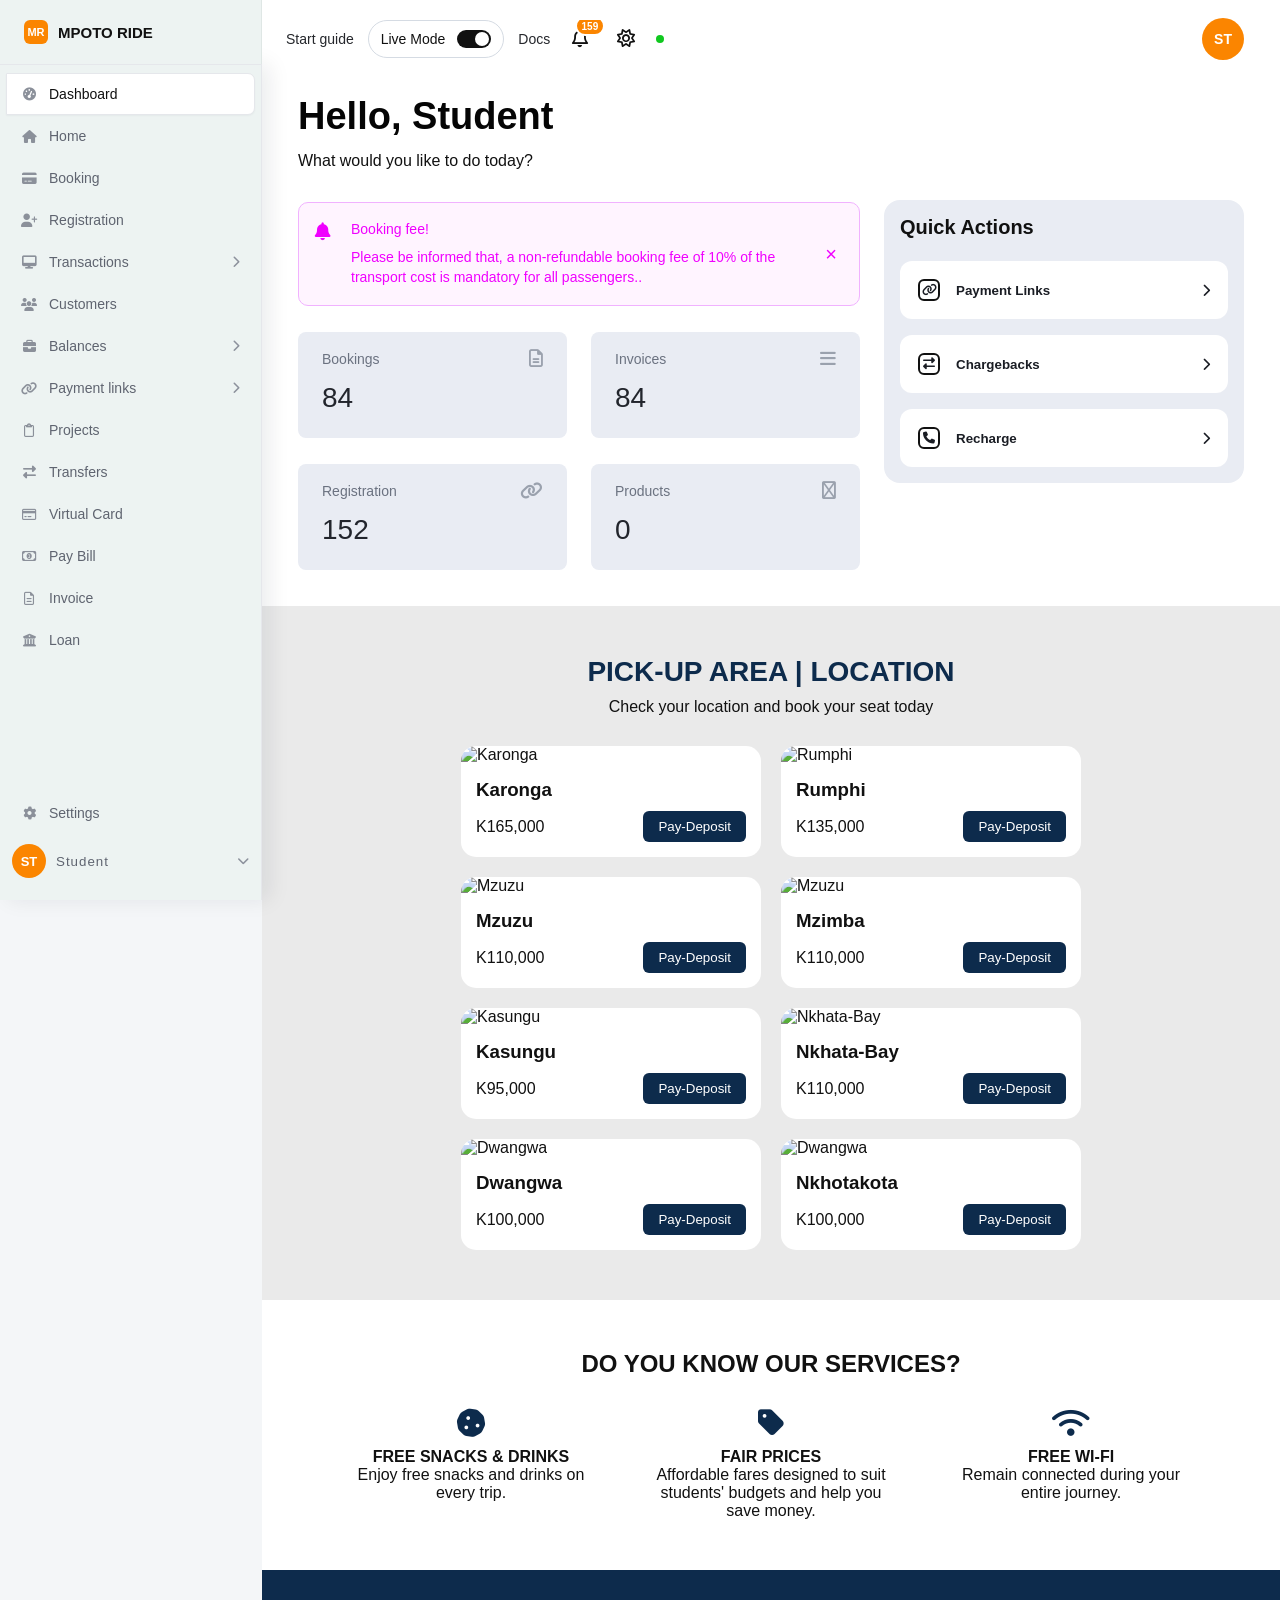
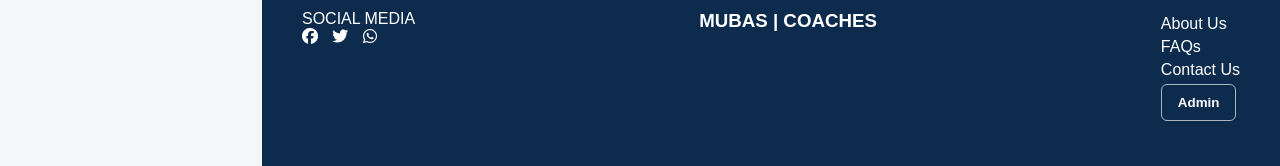
==== homepage.html @ 7532ebfa "Update homepage.html update homepage.html into main branch" ====
<!DOCTYPE html>
<html lang="en">
<head>
<meta charset="UTF-8">
<meta name="viewport" content="width=device-width, initial-scale=1.0">
<title>MUBAS | COACHES</title>
<link rel="stylesheet" href="https://cdnjs.cloudflare.com/ajax/libs/font-awesome/6.4.0/css/all.min.css">

<style>
*{
  margin:0;
  padding:0;
  box-sizing:border-box;
  font-family:Arial, sans-serif;
}

body{
  background:#f4f6f8;
  color:#111;
  transition:background 0.25s ease, color 0.25s ease;
}

body.dark-mode{
  background:#101418;
  color:#f5f7fa;
}

body.live-mode-paused{
  cursor:not-allowed;
}

body.live-mode-paused button:not(.live-mode-toggle),
body.live-mode-paused a,
body.live-mode-paused input,
body.live-mode-paused select{
  cursor:not-allowed;
}

nav{
  display:flex;
  align-items:center;
  gap:14px;
  padding:15px 20px;
  background:white;
  position:fixed;
  top:0;
  left:0;
  width:100%;
  z-index:1000;
  box-shadow:0 2px 12px rgba(0,0,0,0.08);
}

.sidebar-brand{
  display:none;
}

.sidebar-brand-mark,
.profile-avatar,
.mobile-account-avatar{
  background:#fb8500;
  color:white;
  border-radius:50%;
  display:flex;
  align-items:center;
  justify-content:center;
  font-weight:bold;
  text-transform:uppercase;
}

.sidebar-brand-mark{
  width:24px;
  height:24px;
  border-radius:6px;
  font-size:11px;
}

.sidebar-brand-name{
  color:#111;
  font-size:15px;
  font-weight:bold;
}

.menu-toggle{
  border:none;
  background:transparent;
  color:#111;
  font-size:22px;
  cursor:pointer;
  width:38px;
  height:38px;
  display:flex;
  align-items:center;
  justify-content:center;
}

.mobile-toolbar{
  flex:1;
  min-width:0;
  display:flex;
  align-items:center;
  gap:14px;
  overflow-x:auto;
  scrollbar-width:none;
}

.mobile-toolbar::-webkit-scrollbar{
  display:none;
}

.mobile-tool-link{
  text-decoration:none;
  color:#25272c;
  font-size:14px;
  white-space:nowrap;
}

.live-mode-toggle{
  border:1px solid #d5dbe3;
  background:white;
  color:#111;
  border-radius:999px;
  padding:9px 12px;
  display:flex;
  align-items:center;
  gap:12px;
  font-size:14px;
  cursor:pointer;
  white-space:nowrap;
}

.live-switch{
  width:34px;
  height:18px;
  border-radius:999px;
  background:#111;
  display:flex;
  align-items:center;
  justify-content:flex-end;
  padding:2px;
}

.live-switch::after{
  content:"";
  width:14px;
  height:14px;
  border-radius:50%;
  background:white;
}

.live-mode-toggle:not(.live-mode-on) .live-switch{
  background:#cbd5e1;
  justify-content:flex-start;
}

.nav-icon-btn{
  border:none;
  background:transparent;
  color:#111;
  width:32px;
  height:32px;
  display:flex;
  align-items:center;
  justify-content:center;
  font-size:18px;
  cursor:pointer;
  position:relative;
  flex:0 0 auto;
}

.notification-badge{
  position:absolute;
  top:-7px;
  right:-9px;
  min-width:20px;
  height:20px;
  border-radius:999px;
  background:#fb8500;
  color:white;
  display:flex;
  align-items:center;
  justify-content:center;
  font-size:10px;
  font-weight:bold;
  padding:0 5px;
  border:2px solid white;
}

.status-dot{
  width:8px;
  height:8px;
  border-radius:50%;
  background:#10c81f;
  flex:0 0 auto;
}

nav ul{
  display:none;
  flex-direction:column;
  align-items:stretch;
  gap:0;
  list-style:none;
  position:fixed;
  top:62px;
  left:0;
  bottom:0;
  width:255px;
  max-width:82vw;
  background:#fbfbfc;
  padding:8px 6px 12px;
  border-right:1px solid #e5e7eb;
  box-shadow:8px 0 20px rgba(15,23,42,0.08);
  overflow-y:auto;
  z-index:999;
}

nav.menu-open ul{
  display:flex;
}

nav ul li{
  width:100%;
}

nav ul a,
.menu-item{
  width:100%;
  min-height:42px;
  display:flex;
  align-items:center;
  gap:12px;
  text-align:left;
  font-size:14px;
  padding:11px 14px;
  color:#5f6470;
  text-decoration:none;
  border:1px solid transparent;
  border-radius:0 7px 7px 0;
  background:transparent;
}

nav ul a i:first-child,
.menu-item i{
  width:16px;
  color:#8b909a;
  text-align:center;
  font-size:13px;
}

.menu-chevron{
  margin-left:auto;
  font-size:12px;
  color:#8c919c;
}

.menu-item-active a,
nav ul a:hover,
.menu-item:hover{
  background:white;
  border-color:#e5e7eb;
  color:#111;
  box-shadow:0 1px 2px rgba(15,23,42,0.04);
}

.mobile-menu-spacer{
  flex:1;
  min-height:52px;
}

.mobile-account-button{
  border:none;
  background:transparent;
  width:100%;
  display:flex;
  align-items:center;
  gap:10px;
  cursor:pointer;
  padding:10px 6px;
  color:#5f6470;
}

.mobile-account-avatar{
  width:34px;
  height:34px;
  font-size:13px;
}

.mobile-account-name{
  flex:1;
  min-width:0;
  overflow:hidden;
  text-overflow:ellipsis;
  white-space:nowrap;
  text-align:left;
  letter-spacing:1px;
}

.mobile-account-dropdown{
  display:none;
  background:white;
  border:1px solid #e5e7eb;
  border-radius:8px;
  margin:0 6px 8px 50px;
  padding:10px;
  box-shadow:0 8px 18px rgba(0,0,0,0.08);
}

.mobile-account-item.account-open .mobile-account-dropdown{
  display:block;
}

.mobile-account-full-name{
  color:#111;
  font-size:13px;
  font-weight:bold;
  margin-bottom:8px;
}

.mobile-account-signout{
  border:none;
  background:transparent;
  color:#fb8500;
  cursor:pointer;
  font-size:13px;
  font-weight:bold;
  padding:0;
}

.profile-area{
  position:relative;
  display:flex;
  align-items:center;
  flex:0 0 auto;
}

.profile-button{
  border:none;
  background:transparent;
  display:flex;
  align-items:center;
  justify-content:center;
  cursor:pointer;
  padding:0;
}

.profile-avatar{
  width:42px;
  height:42px;
  font-size:14px;
}

.profile-dropdown{
  display:none;
  position:absolute;
  top:calc(100% + 12px);
  right:0;
  min-width:190px;
  background:white;
  border-radius:8px;
  box-shadow:0 12px 24px rgba(0,0,0,0.25);
  padding:12px;
}

.profile-area.profile-open .profile-dropdown{
  display:block;
}

.profile-name{
  color:#0d2b4c;
  font-size:14px;
  font-weight:bold;
  max-width:190px;
  overflow:hidden;
  text-overflow:ellipsis;
  white-space:nowrap;
  margin-bottom:10px;
}

.profile-logout-btn{
  width:100%;
  border:none;
  background:#0d2b4c;
  color:white;
  padding:10px 14px;
  border-radius:6px;
  cursor:pointer;
  font-weight:bold;
}

.hero{
  background:white;
  padding:112px 20px 28px;
}

.dashboard-wrap{
  width:100%;
  max-width:760px;
  margin:0 auto;
}

.dashboard-layout{
  display:block;
}

.dashboard-greeting{
  font-size:38px;
  line-height:1.1;
  font-weight:900;
  color:#050505;
  margin-bottom:14px;
}

.dashboard-subtitle{
  font-size:16px;
  color:#111;
  margin-bottom:32px;
}

.levy-alert{
  display:grid;
  grid-template-columns:24px 1fr 24px;
  gap:12px;
  background:#fff4ff;
  border:1px solid #f1b2ff;
  border-radius:10px;
  color:#f000ff;
  padding:18px 16px;
  margin-bottom:26px;
  text-align:left;
}

.levy-alert i{
  font-size:18px;
  margin-top:2px;
}

.levy-alert h3{
  font-size:14px;
  font-weight:500;
  margin-bottom:10px;
}

.levy-alert p{
  font-size:14px;
  line-height:1.45;
}

.alert-close{
  border:none;
  background:transparent;
  color:#f000ff;
  font-size:20px;
  cursor:pointer;
}

.dashboard-stats{
  display:grid;
  grid-template-columns:repeat(2, minmax(0, 1fr));
  gap:24px;
}

.stat-card{
  background:#e9ecf3;
  border-radius:8px;
  padding:18px 24px 24px;
  min-height:102px;
}

.stat-top{
  display:flex;
  align-items:center;
  justify-content:space-between;
  gap:12px;
  color:#6b7280;
  font-size:14px;
  margin-bottom:14px;
}

.stat-top i{
  color:#9aa1ad;
  font-size:18px;
}

.stat-number{
  font-size:28px;
  color:#22252c;
  font-weight:500;
}

.quick-actions-panel{
  display:none;
}

.quick-actions-panel h2{
  font-size:20px;
  margin-bottom:22px;
}

.quick-action-list{
  display:flex;
  flex-direction:column;
  gap:16px;
}

.quick-action{
  border:none;
  background:white;
  border-radius:12px;
  min-height:58px;
  padding:0 18px;
  display:flex;
  align-items:center;
  gap:16px;
  cursor:pointer;
  font-weight:bold;
  color:#1a1d24;
  width:100%;
  text-align:left;
}

.quick-action i:first-child{
  width:22px;
  height:22px;
  border:2px solid #111;
  border-radius:6px;
  display:flex;
  align-items:center;
  justify-content:center;
  font-size:12px;
}

.quick-action .quick-action-arrow{
  margin-left:auto;
  border:none;
  width:auto;
  height:auto;
  font-size:13px;
}

.section{
  padding:50px 40px;
  background:#eaeaea;
  text-align:center;
}

.section h2{
  margin-bottom:10px;
  font-size:28px;
  color:#0d2b4c;
}

.cards{
  display:flex;
  justify-content:center;
  gap:20px;
  margin-top:30px;
  flex-wrap:wrap;
}

.card{
  width:300px;
  background:white;
  border-radius:15px;
  overflow:hidden;
  text-align:left;
}

.card img{
  width:100%;
  height:180px;
  object-fit:cover;
}

.card-body{
  padding:15px;
}

.card h3{
  margin-bottom:10px;
}

.card .bottom{
  display:flex;
  justify-content:space-between;
  align-items:center;
}

.card button{
  background:#0d2b4c;
  color:white;
  border:none;
  padding:8px 15px;
  border-radius:6px;
  cursor:pointer;
}

.why{
  padding:50px;
  text-align:center;
  background:white;
}

.features{
  display:flex;
  justify-content:center;
  gap:50px;
  margin-top:30px;
  flex-wrap:wrap;
}

.feature{
  max-width:250px;
}

.feature i{
  font-size:30px;
  margin-bottom:10px;
  color:#0d2b4c;
}

footer{
  background:#0d2b4c;
  color:white;
  padding:40px;
  display:flex;
  justify-content:space-between;
  align-items:flex-start;
  flex-wrap:wrap;
  gap:24px;
}

footer ul{
  list-style:none;
}

footer li{
  margin:5px 0;
}

.social i{
  margin-right:10px;
  cursor:pointer;
}

.admin-footer-btn{
  border:1px solid rgba(255,255,255,0.65);
  background:transparent;
  color:white;
  padding:10px 16px;
  border-radius:6px;
  cursor:pointer;
  font-weight:bold;
}

.admin-footer-btn:hover{
  background:white;
  color:#0d2b4c;
}

body.loan-view-active .hero,
body.loan-view-active .section,
body.loan-view-active .why,
body.loan-view-active footer,
body.bill-view-active .hero,
body.bill-view-active .section,
body.bill-view-active .why,
body.bill-view-active footer{
  display:none;
}

.loan-page{
  display:none;
  min-height:100vh;
  background:#f4f7fb;
  padding:92px 14px 28px;
  color:#101828;
}

body.loan-view-active .loan-page{
  display:block;
}

.bill-page{
  display:none;
  min-height:100vh;
  background:#eef3f1;
  padding:92px 14px 28px;
  color:#111827;
}

body.bill-view-active .bill-page{
  display:block;
}

.loan-shell{
  width:100%;
  max-width:1160px;
  margin:0 auto;
}

.loan-screen{
  display:none;
}

.loan-screen.active{
  display:block;
}

.loan-eyebrow{
  display:block;
  color:#00a8ff;
  font-size:11px;
  font-weight:900;
  letter-spacing:3px;
  text-transform:uppercase;
  margin-bottom:10px;
}

.loan-overview-card,
.loan-history-card,
.loan-support-card,
.loan-summary-card,
.loan-security-row,
.loan-terms-card,
.loan-loading-card,
.loan-offer-step{
  background:white;
  border:1px solid #e1e6ee;
  border-radius:16px;
}

.loan-overview-card{
  min-height:374px;
  display:grid;
  grid-template-columns:minmax(0, 1fr) 208px;
  overflow:hidden;
}

.loan-overview-main{
  padding:30px;
}

.loan-overview-main h1{
  font-size:36px;
  line-height:1.05;
  font-weight:900;
  margin-bottom:12px;
}

.loan-overview-main p,
.loan-muted{
  color:#7a8ba8;
  font-size:13px;
}

.loan-dark-btn,
.loan-primary-btn,
.loan-support-button{
  border:none;
  background:#28282b;
  color:white;
  border-radius:8px;
  min-height:42px;
  padding:0 18px;
  font-size:14px;
  font-weight:bold;
  cursor:pointer;
  box-shadow:inset 0 1px 0 rgba(255,255,255,0.25);
}

.loan-dark-btn{
  margin-top:20px;
}

.loan-primary-btn{
  width:100%;
  margin-top:18px;
}

.loan-primary-btn:disabled{
  opacity:0.55;
  cursor:not-allowed;
}

.loan-metrics{
  background:#f3f6fa;
  border-left:1px solid #e1e6ee;
  padding:30px 24px 20px;
}

.loan-metric{
  padding:0 0 14px;
  margin-bottom:14px;
  border-bottom:1px solid #dde4ed;
}

.loan-metric:last-of-type{
  border-bottom:none;
}

.loan-metric-label{
  color:#8492aa;
  display:block;
  font-size:11px;
  letter-spacing:2px;
  text-transform:uppercase;
  margin-bottom:8px;
}

.loan-metric-value{
  font-size:16px;
  font-weight:bold;
  color:#111827;
}

.loan-paid{
  color:#00a76f;
}

.loan-late{
  color:#df7b00;
}

.loan-capital-badge{
  border:1px solid #b6e1ff;
  background:#eaf8ff;
  color:#0d1b2a;
  border-radius:9px;
  padding:12px 14px;
  margin-top:8px;
}

.loan-capital-badge span{
  display:block;
  color:#00a8ff;
  font-size:10px;
  letter-spacing:2px;
  text-transform:uppercase;
  font-weight:bold;
  margin-bottom:6px;
}

.loan-capital-badge strong{
  font-size:16px;
}

.loan-dashboard-grid{
  display:grid;
  grid-template-columns:minmax(0, 1fr) 268px;
  gap:16px;
  margin-top:16px;
  align-items:start;
}

.loan-history-card{
  min-height:220px;
  overflow:hidden;
}

.loan-history-card.large{
  grid-column:1;
}

.loan-card-header{
  min-height:56px;
  border-bottom:1px solid #e5e9f0;
  display:flex;
  align-items:center;
  gap:12px;
  padding:0 20px;
  font-size:15px;
}

.loan-card-header small{
  color:#8190aa;
  font-size:12px;
}

.loan-empty-body{
  padding:40px 22px;
}

.loan-empty-body h3{
  font-size:22px;
  margin-bottom:26px;
}

.loan-empty-body p{
  font-size:20px;
  line-height:1.35;
}

.loan-support-card{
  padding:20px;
  min-height:138px;
}

.loan-support-top{
  display:flex;
  gap:14px;
  align-items:flex-start;
  margin-bottom:18px;
}

.loan-support-top i{
  color:#00b8c3;
  font-size:20px;
  margin-top:2px;
}

.loan-support-top strong{
  display:block;
  font-size:15px;
  margin-bottom:4px;
}

.loan-support-button{
  width:100%;
}

.loan-chat-button{
  position:fixed;
  right:22px;
  bottom:24px;
  width:62px;
  height:62px;
  border:none;
  border-radius:50%;
  background:#04bdbb;
  color:white;
  display:flex;
  align-items:center;
  justify-content:center;
  font-size:22px;
  cursor:pointer;
  box-shadow:0 6px 16px rgba(0,0,0,0.22);
  z-index:900;
}

.loan-apply-layout{
  min-height:calc(100vh - 130px);
  display:grid;
  grid-template-columns:minmax(0, 1fr) 325px;
  gap:34px;
  align-items:start;
}

.loan-apply-main{
  background:#f4f7fb;
  min-height:calc(100vh - 130px);
  display:flex;
  align-items:center;
  justify-content:center;
  padding:34px;
}

.loan-terms-card{
  width:100%;
  max-width:496px;
  padding:36px 30px;
  text-align:center;
  box-shadow:0 1px 2px rgba(15,23,42,0.03);
}

.loan-term-icon,
.loan-summary-icon{
  width:66px;
  height:66px;
  border-radius:50%;
  background:#e5f9ff;
  color:#00a8ff;
  display:flex;
  align-items:center;
  justify-content:center;
  margin:0 auto 20px;
  font-size:25px;
}

.loan-step-label{
  color:#00a8ff;
  font-size:11px;
  font-weight:900;
  letter-spacing:3px;
  text-transform:uppercase;
  margin-bottom:16px;
}

.loan-terms-card h2{
  font-size:21px;
  margin-bottom:14px;
}

.loan-terms-card p{
  color:#34425b;
  font-size:14px;
  line-height:1.45;
}

.loan-terms-toggle{
  width:100%;
  min-height:51px;
  display:flex;
  align-items:center;
  justify-content:space-between;
  border:1px solid #dfe5ee;
  border-radius:11px;
  background:white;
  padding:0 16px;
  margin-top:24px;
  cursor:pointer;
  color:#101828;
  font-weight:bold;
}

.loan-terms-details{
  display:none;
  text-align:left;
  border:1px solid #dfe5ee;
  border-top:none;
  border-radius:0 0 11px 11px;
  padding:14px 16px;
  color:#536178;
  font-size:13px;
  line-height:1.5;
}

.loan-terms-details.open{
  display:block;
}

.loan-terms-check{
  display:flex;
  align-items:flex-start;
  gap:10px;
  text-align:left;
  margin-top:20px;
  color:#34425b;
  font-size:14px;
  line-height:1.45;
}

.loan-terms-check input{
  width:20px;
  height:20px;
  flex:0 0 auto;
  accent-color:#04bdbb;
}

.loan-side-column{
  padding-top:0;
}

.loan-summary-card{
  min-height:234px;
  overflow:hidden;
}

.loan-summary-title{
  min-height:56px;
  border-bottom:1px solid #dfe5ee;
  display:flex;
  align-items:center;
  padding:0 20px;
}

.loan-summary-title span{
  color:#00a8ff;
  font-size:11px;
  font-weight:900;
  letter-spacing:3px;
  text-transform:uppercase;
}

.loan-summary-body{
  min-height:176px;
  display:flex;
  flex-direction:column;
  align-items:center;
  justify-content:center;
  text-align:center;
  color:#7e8da9;
  padding:20px;
}

.loan-summary-icon{
  width:46px;
  height:46px;
  border-radius:12px;
  font-size:19px;
  margin-bottom:16px;
}

.loan-summary-body p{
  max-width:230px;
  font-size:13px;
  line-height:1.6;
}

.loan-security-row{
  margin-top:20px;
  min-height:49px;
  display:flex;
  align-items:center;
  justify-content:center;
  gap:0;
  color:#7e8da9;
  font-size:12px;
}

.loan-security-row span{
  padding:0 14px;
  border-right:1px solid #e1e6ee;
}

.loan-security-row span:last-child{
  border-right:none;
}

.loan-security-row i{
  color:#00b8c3;
  margin-right:6px;
}

.loan-loading-state{
  min-height:calc(100vh - 130px);
  display:none;
  align-items:center;
  justify-content:center;
}

.loan-loading-state.active{
  display:flex;
}

.loan-loading-card{
  width:min(430px, 94vw);
  padding:42px 28px;
  text-align:center;
  box-shadow:0 10px 30px rgba(15,23,42,0.08);
}

.loan-spinner{
  width:64px;
  height:64px;
  border-radius:50%;
  border:6px solid #dff5ff;
  border-top-color:#04bdbb;
  margin:0 auto 22px;
  animation:loan-spin 0.9s linear infinite;
}

@keyframes loan-spin{
  to{
    transform:rotate(360deg);
  }
}

.loan-loading-card h2{
  font-size:22px;
  margin-bottom:10px;
}

.loan-loading-card p{
  color:#7a8ba8;
  font-size:14px;
  line-height:1.5;
}

.loan-offers-main{
  min-height:calc(100vh - 130px);
  background:#f4f7fb;
  padding:58px 28px 30px;
}

.loan-offers-main h1{
  font-size:26px;
  margin-bottom:12px;
}

.loan-steps-subtitle{
  color:#8190aa;
  margin-bottom:36px;
}

.loan-offer-step{
  border:none;
  background:transparent;
  display:grid;
  grid-template-columns:24px minmax(0, 1fr) 28px;
  gap:10px;
  align-items:center;
  margin-bottom:44px;
}

.loan-step-number{
  width:23px;
  height:23px;
  border-radius:50%;
  background:#08abd0;
  color:white;
  display:flex;
  align-items:center;
  justify-content:center;
  font-size:12px;
  font-weight:bold;
}

.loan-refresh-btn{
  border:none;
  background:transparent;
  cursor:pointer;
  color:#222;
  font-size:18px;
}

.loan-offer-warning{
  border:1px solid #ffda5a;
  background:#fffbea;
  color:#8a3700;
  border-radius:11px;
  padding:16px;
  max-width:496px;
  font-size:13px;
  line-height:1.45;
  margin-bottom:30px;
}

.loan-complete-note{
  color:#8190aa;
  text-align:center;
  max-width:496px;
  font-size:13px;
}

.bill-shell{
  width:100%;
  max-width:1086px;
  margin:0 auto;
}

.bill-layout{
  min-height:calc(100vh - 120px);
  display:grid;
  grid-template-columns:minmax(0, 1fr) 520px;
  background:white;
  overflow:hidden;
}

.bill-workspace{
  padding:88px 72px 46px 88px;
}

.bill-workspace h1{
  font-size:27px;
  line-height:1.1;
  font-weight:900;
  margin-bottom:12px;
}

.bill-subtitle{
  color:#6b7280;
  font-size:14px;
  margin-bottom:28px;
}

.bill-service-grid{
  display:grid;
  grid-template-columns:repeat(3, 99px);
  gap:10px;
  margin-bottom:26px;
}

.bill-service-card{
  height:66px;
  border:1px solid #dce4ef;
  background:white;
  color:#0b1730;
  border-radius:7px;
  display:flex;
  flex-direction:column;
  align-items:center;
  justify-content:center;
  gap:7px;
  font-size:12px;
  cursor:pointer;
}

.bill-service-card i{
  font-size:18px;
}

.bill-service-card.active{
  border-color:#176cff;
  color:#0052ff;
  box-shadow:0 0 0 1px #176cff inset;
}

.bill-form-area{
  display:none;
  max-width:394px;
}

.bill-form-area.active{
  display:block;
}

.bill-form-title,
.bill-field-label{
  display:block;
  font-size:16px;
  margin:0 0 16px;
  color:#111827;
}

.bill-provider-list{
  display:flex;
  flex-direction:column;
  gap:10px;
  margin-bottom:28px;
}

.bill-provider-option{
  width:100%;
  min-height:56px;
  border:1.5px solid #202124;
  background:white;
  border-radius:7px;
  display:flex;
  align-items:center;
  gap:13px;
  padding:0 16px;
  text-align:left;
  color:#222;
  font-size:16px;
  font-weight:bold;
  cursor:pointer;
}

.bill-provider-option::before{
  content:"";
  width:18px;
  height:18px;
  border-radius:50%;
  border:5px solid #303236;
  display:block;
}

.bill-provider-option.active{
  border-color:#176cff;
}

.bill-provider-option.active::before{
  border-color:#176cff;
}

.bill-field{
  margin-bottom:26px;
}

.bill-input{
  width:100%;
  min-height:42px;
  border:1px solid #dce1e8;
  border-radius:8px;
  padding:0 13px;
  background:white;
  color:#111827;
  font-size:14px;
  outline:none;
}

.bill-input:focus{
  border-color:#202124;
  box-shadow:0 0 0 1px #202124 inset;
}

.bill-amount-chips{
  display:flex;
  flex-wrap:wrap;
  gap:8px;
  margin-top:14px;
}

.bill-amount-chip{
  border:none;
  background:#f1f1f2;
  color:#111;
  min-height:34px;
  border-radius:6px;
  padding:0 14px;
  font-size:14px;
  cursor:pointer;
}

.bill-actions{
  display:grid;
  grid-template-columns:1fr 1fr;
  gap:16px;
  max-width:394px;
  margin-top:24px;
}

.bill-action-btn{
  border:none;
  min-height:42px;
  border-radius:7px;
  font-size:14px;
  cursor:pointer;
}

.bill-cancel-btn{
  background:#f0f0f1;
  color:#111;
}

.bill-validate-btn{
  background:white;
  color:#111;
  border:1px solid #dce1e8;
  font-weight:bold;
}

.bill-validate-btn:disabled{
  background:#dedede;
  color:#a0a0a0;
  border-color:#dedede;
  cursor:not-allowed;
  font-weight:normal;
}

.bill-side{
  background:#f1f0f8;
  padding:86px 62px 40px;
  position:relative;
}

.bill-summary-card,
.bill-recent-card{
  background:white;
  border-radius:16px;
  padding:24px 22px;
}

.bill-summary-card{
  min-height:236px;
  margin-bottom:16px;
}

.bill-summary-card h2,
.bill-recent-card h2{
  font-size:16px;
  margin-bottom:20px;
}

.bill-summary-row{
  display:grid;
  grid-template-columns:1fr auto;
  gap:16px;
  color:#6b7280;
  font-size:13px;
  margin-bottom:14px;
}

.bill-summary-row strong{
  color:#5f6572;
  text-align:right;
  font-size:12px;
}

.bill-summary-divider{
  border:none;
  border-top:1px solid #222;
  margin:8px 0 14px;
}

.bill-summary-amount strong{
  color:#00a33d;
  font-size:16px;
}

.bill-recent-card{
  min-height:290px;
}

.bill-recent-empty{
  padding-top:42px;
}

.bill-recent-empty h3{
  font-size:38px;
  line-height:1.05;
  margin-bottom:28px;
}

.bill-recent-empty p{
  font-size:20px;
  line-height:1.5;
}

.bill-chat-button{
  position:fixed;
  right:22px;
  bottom:24px;
  width:62px;
  height:62px;
  border:none;
  border-radius:50%;
  background:#04bdbb;
  color:white;
  display:flex;
  align-items:center;
  justify-content:center;
  font-size:22px;
  cursor:pointer;
  box-shadow:0 6px 16px rgba(0,0,0,0.22);
  z-index:900;
}

.modal{
  display:none;
  position:fixed;
  inset:0;
  background:rgba(0,0,0,0.6);
  justify-content:center;
  align-items:center;
  z-index:2000;
  padding:20px;
}

.modal-panel{
  background:white;
  padding:32px;
  width:760px;
  max-width:95%;
  max-height:90vh;
  border-radius:12px;
  box-shadow:0 10px 30px rgba(0,0,0,0.3);
  display:flex;
  flex-direction:column;
  gap:18px;
  overflow:auto;
}

.modal-header{
  display:flex;
  align-items:center;
  justify-content:space-between;
  gap:16px;
}

.close-btn{
  border:none;
  background:#ccc;
  border-radius:6px;
  padding:9px 14px;
  cursor:pointer;
  font-weight:bold;
}

.form-field{
  display:flex;
  align-items:center;
  border:2px solid #ccc;
  border-radius:1px;
  padding:12px;
  width:100%;
  max-width:600px;
}

.form-field i{
  margin-right:12px;
}

.form-field input,
.form-field select{
  border:none;
  width:100%;
  outline:none;
  font-size:16px;
  padding:8px;
  background:transparent;
}

.form-actions{
  display:flex;
  gap:15px;
  width:100%;
  max-width:600px;
  margin-top:10px;
}

.form-actions button{
  flex:1;
  padding:12px;
  border:none;
  border-radius:6px;
  font-size:16px;
  cursor:pointer;
  font-weight:bold;
}

.cancel-btn{
  background:#ccc;
  color:#000;
}

.continue-btn{
  background:#1e90ff;
  color:#fff;
}

.admin-table-wrap{
  overflow-x:auto;
}

.admin-table{
  width:100%;
  border-collapse:collapse;
  min-width:720px;
}

.admin-table th,
.admin-table td{
  border:1px solid #ddd;
  padding:10px;
  text-align:left;
  font-size:14px;
}

.admin-table th{
  background:#0d2b4c;
  color:white;
}

.status-message{
  color:#0d2b4c;
  font-weight:bold;
}

body.dark-mode nav,
body.dark-mode .hero,
body.dark-mode .why{
  background:#101418;
}

body.dark-mode .mobile-tool-link,
body.dark-mode .nav-icon-btn,
body.dark-mode .menu-toggle,
body.dark-mode nav ul a,
body.dark-mode .dashboard-greeting,
body.dark-mode .dashboard-subtitle{
  color:#f5f7fa;
}

body.dark-mode nav ul{
  background:#121820;
  border-color:#303946;
}

body.dark-mode nav ul a i:first-child,
body.dark-mode .menu-item i,
body.dark-mode .menu-chevron{
  color:#aab4c0;
}

body.dark-mode .mobile-account-button{
  color:#f5f7fa;
}

body.dark-mode .mobile-account-full-name{
  color:#f5f7fa;
}

body.dark-mode .menu-item-active a,
body.dark-mode nav ul a:hover,
body.dark-mode .menu-item:hover,
body.dark-mode .mobile-account-dropdown{
  background:#171d24;
  border-color:#303946;
  color:#f5f7fa;
}

body.dark-mode .live-mode-toggle,
body.dark-mode .profile-dropdown,
body.dark-mode .modal-panel,
body.dark-mode .card{
  background:#171d24;
  color:#f5f7fa;
}

body.dark-mode .live-mode-toggle{
  border-color:#303946;
}

body.dark-mode .live-switch{
  background:#f5f7fa;
}

body.dark-mode .live-switch::after{
  background:#111;
}

body.dark-mode .live-mode-toggle:not(.live-mode-on) .live-switch{
  background:#46515f;
}

body.dark-mode .levy-alert{
  background:#241228;
  border-color:#723079;
}

body.dark-mode .stat-card,
body.dark-mode .quick-actions-panel{
  background:#171d24;
}

body.dark-mode .stat-top{
  color:#aab4c0;
}

body.dark-mode .stat-number,
body.dark-mode .quick-actions-panel h2{
  color:#f5f7fa;
}

body.dark-mode .quick-action{
  background:#101418;
  color:#f5f7fa;
}

body.dark-mode .quick-action i:first-child{
  border-color:#f5f7fa;
}

body.dark-mode .section{
  background:#121820;
}

body.dark-mode .section h2,
body.dark-mode .feature i,
body.dark-mode .profile-name,
body.dark-mode .status-message{
  color:#9fd0ff;
}

body.dark-mode .form-field{
  border-color:#384353;
}

body.dark-mode .form-field input,
body.dark-mode .form-field select{
  color:#f5f7fa;
}

body.dark-mode footer,
body.dark-mode .profile-logout-btn,
body.dark-mode .card button{
  background:#05080c;
}

body.dark-mode .admin-table th{
  background:#05080c;
}

body.dark-mode .admin-table td{
  border-color:#333d49;
}

body.dark-mode .bill-page,
body.dark-mode .loan-page,
body.dark-mode .loan-apply-main,
body.dark-mode .loan-offers-main{
  background:#101418;
  color:#f5f7fa;
}

body.dark-mode .bill-layout,
body.dark-mode .bill-workspace,
body.dark-mode .bill-service-card,
body.dark-mode .bill-provider-option,
body.dark-mode .bill-input,
body.dark-mode .bill-summary-card,
body.dark-mode .bill-recent-card{
  background:#171d24;
  border-color:#303946;
  color:#f5f7fa;
}

body.dark-mode .bill-side{
  background:#121820;
}

body.dark-mode .bill-subtitle,
body.dark-mode .bill-summary-row,
body.dark-mode .bill-recent-empty p{
  color:#aab4c0;
}

body.dark-mode .bill-form-title,
body.dark-mode .bill-field-label,
body.dark-mode .bill-summary-row strong,
body.dark-mode .bill-cancel-btn,
body.dark-mode .bill-validate-btn{
  color:#f5f7fa;
}

body.dark-mode .bill-service-card.active{
  border-color:#00a8ff;
  color:#7fd9ff;
}

body.dark-mode .bill-amount-chip,
body.dark-mode .bill-cancel-btn{
  background:#101418;
  color:#f5f7fa;
}

body.dark-mode .bill-validate-btn{
  background:#101418;
  border-color:#303946;
}

body.dark-mode .bill-validate-btn:disabled{
  background:#2a3038;
  color:#7b8491;
  border-color:#2a3038;
}

body.dark-mode .bill-summary-divider{
  border-top-color:#46515f;
}

body.dark-mode .loan-overview-card,
body.dark-mode .loan-history-card,
body.dark-mode .loan-support-card,
body.dark-mode .loan-summary-card,
body.dark-mode .loan-security-row,
body.dark-mode .loan-terms-card,
body.dark-mode .loan-loading-card{
  background:#171d24;
  border-color:#303946;
  color:#f5f7fa;
}

body.dark-mode .loan-metrics{
  background:#121820;
  border-color:#303946;
}

body.dark-mode .loan-metric{
  border-color:#303946;
}

body.dark-mode .loan-metric-value,
body.dark-mode .loan-terms-toggle{
  color:#f5f7fa;
}

body.dark-mode .loan-terms-toggle,
body.dark-mode .loan-terms-details{
  background:#101418;
  border-color:#303946;
}

body.dark-mode .loan-terms-card p,
body.dark-mode .loan-terms-check,
body.dark-mode .loan-muted,
body.dark-mode .loan-summary-body,
body.dark-mode .loan-loading-card p,
body.dark-mode .loan-steps-subtitle,
body.dark-mode .loan-complete-note{
  color:#aab4c0;
}

body.dark-mode .loan-capital-badge{
  background:#082233;
  border-color:#16506f;
  color:#f5f7fa;
}

body.dark-mode .loan-offer-warning{
  background:#2d2409;
  border-color:#8d6b00;
  color:#ffd984;
}

@media (min-width:901px){
  nav{
    display:grid;
    grid-template-columns:minmax(0, 1fr) auto;
    padding:18px 36px 12px 286px;
    gap:18px;
    background:white;
    box-shadow:none;
  }

  .sidebar-brand{
    position:fixed;
    top:0;
    left:0;
    width:262px;
    height:64px;
    display:flex;
    align-items:center;
    gap:10px;
    padding:0 24px;
    background:#edf3f2;
    border-right:1px solid #dfe7e5;
    z-index:1001;
  }

  .menu-toggle{
    display:none;
  }

  .mobile-toolbar{
    grid-column:1;
    grid-row:1;
  }

  .profile-area{
    grid-column:2;
    grid-row:1;
    justify-content:flex-end;
  }

  nav ul{
    display:flex;
    position:fixed;
    top:64px;
    left:0;
    bottom:0;
    width:262px;
    background:#edf3f2;
    padding:8px 6px 12px;
    border-top:1px solid #e5e7eb;
    border-right:1px solid #e5e7eb;
  }

  .hero,
  .section,
  .why,
  footer{
    margin-left:262px;
  }

  .hero{
    padding:96px 36px 36px;
    border-radius:18px 0 0 0;
  }

  .dashboard-wrap{
    max-width:1040px;
  }

  .dashboard-layout{
    display:grid;
    grid-template-columns:minmax(0, 1fr) 360px;
    gap:24px;
    align-items:start;
  }

  .quick-actions-panel{
    display:block;
    background:#e9ecf3;
    border-radius:16px;
    padding:16px;
    margin-top:104px;
  }

  .dashboard-stats{
    gap:26px 24px;
  }

  .stat-card{
    min-height:103px;
  }

  .loan-page,
  .bill-page{
    margin-left:262px;
    padding:68px 12px 28px;
  }

  body.dark-mode .sidebar-brand,
  body.dark-mode nav ul{
    background:#121820;
    border-color:#303946;
  }

  body.dark-mode .sidebar-brand-name,
  body.dark-mode .mobile-account-full-name{
    color:#f5f7fa;
  }

  body.dark-mode .menu-item-active a,
  body.dark-mode nav ul a:hover,
  body.dark-mode .mobile-account-dropdown{
    background:#171d24;
    border-color:#303946;
  }
}

@media (max-width:900px){
  .loan-overview-card,
  .loan-dashboard-grid,
  .loan-apply-layout{
    grid-template-columns:1fr;
  }

  .bill-layout{
    grid-template-columns:1fr;
  }

  .bill-workspace,
  .bill-side{
    padding:34px 24px;
  }

  .loan-metrics{
    border-left:none;
    border-top:1px solid #e1e6ee;
  }

  .loan-apply-main,
  .loan-offers-main{
    min-height:auto;
    padding:28px 0;
  }

  .loan-side-column{
    padding-top:0;
  }

  .loan-chat-button{
    width:56px;
    height:56px;
  }
}

@media (max-width:520px){
  nav{
    padding:10px 8px;
    gap:8px;
  }

  .mobile-toolbar{
    gap:8px;
  }

  .mobile-tool-link{
    font-size:12px;
  }

  .live-mode-toggle{
    padding:8px 10px;
    gap:8px;
    font-size:12px;
  }

  .nav-icon-btn{
    width:28px;
    height:28px;
    font-size:16px;
  }

  .profile-avatar{
    width:38px;
    height:38px;
  }

  .dashboard-greeting{
    font-size:34px;
  }

  .dashboard-stats{
    gap:18px;
  }

  .stat-card{
    padding:16px;
  }

  .section{
    padding:30px 15px;
  }

  .card{
    width:100%;
    max-width:320px;
  }

  footer{
    flex-direction:column;
    align-items:center;
    text-align:center;
  }

  .form-actions{
    flex-direction:column;
  }

  .loan-page{
    padding:82px 12px 24px;
  }

  .bill-page{
    padding:82px 12px 24px;
  }

  .bill-workspace,
  .bill-side{
    padding:28px 16px;
  }

  .bill-service-grid{
    grid-template-columns:repeat(3, minmax(0, 1fr));
  }

  .bill-service-card{
    width:100%;
  }

  .bill-actions{
    grid-template-columns:1fr;
  }

  .bill-recent-empty h3{
    font-size:30px;
  }

  .loan-overview-main,
  .loan-metrics,
  .loan-terms-card{
    padding:24px 18px;
  }

  .loan-overview-main h1{
    font-size:30px;
  }

  .loan-empty-body p{
    font-size:17px;
  }

  .loan-security-row{
    flex-wrap:wrap;
    padding:10px;
    gap:8px;
  }

  .loan-security-row span{
    border-right:none;
  }
}
</style>
</head>

<body>
<nav id="mainNav">
  <div class="sidebar-brand" aria-label="MPOTO RIDE">
    <span class="sidebar-brand-mark">MR</span>
    <span class="sidebar-brand-name">MPOTO RIDE</span>
  </div>

  <button class="menu-toggle" type="button" onclick="toggleMobileMenu()" aria-label="Open menu" aria-expanded="false">
    <i class="fas fa-bars"></i>
  </button>

  <div class="mobile-toolbar" aria-label="Quick actions">
    <a class="mobile-tool-link" href="#" onclick="closeMobileMenu()">Start guide</a>
    <button class="live-mode-toggle live-mode-on" type="button" onclick="toggleLiveMode(this)" aria-pressed="true">
      <span class="live-mode-label">Live Mode</span>
      <span class="live-switch" aria-hidden="true"></span>
    </button>
    <a class="mobile-tool-link docs-link" href="#" onclick="closeMobileMenu()">Docs</a>
    <button class="nav-icon-btn notification-button" type="button" aria-label="Notifications" onclick="showNotificationCount()">
      <i class="far fa-bell"></i>
      <span class="notification-badge" id="studentCountBadge">159</span>
    </button>
    <button class="nav-icon-btn theme-toggle" type="button" aria-label="Dark mode" onclick="toggleThemeMode(this)">
      <i class="far fa-sun"></i>
    </button>
    <span class="status-dot" aria-label="Online" title="Online"></span>
  </div>

  <div class="profile-area" id="profileMenu">
    <button class="profile-button" type="button" onclick="toggleProfileMenu()" aria-label="Open profile menu" aria-expanded="false">
      <div class="profile-avatar" id="profileAvatar">ST</div>
    </button>
    <div class="profile-dropdown">
      <div class="profile-name" id="profileName">Student</div>
      <button class="profile-logout-btn" type="button" onclick="logoutUser()">SIGN OUT</button>
    </div>
  </div>

  <ul id="navLinks">
    <li class="menu-item-active"><a href="#" onclick="showHomePageFromMenu()"><i class="fas fa-tachometer-alt"></i><span>Dashboard</span></a></li>
    <li><a href="#" onclick="showHomePageFromMenu()"><i class="fas fa-home"></i><span>Home</span></a></li>
    <li><a href="#pickup" onclick="showHomePageFromMenu()"><i class="fas fa-credit-card"></i><span>Booking</span></a></li>
    <li><a href="registration.html" onclick="closeMobileMenu()"><i class="fas fa-user-plus"></i><span>Registration</span></a></li>
    <li><a href="#" onclick="closeMobileMenu()"><i class="fas fa-desktop"></i><span>Transactions</span><i class="fas fa-chevron-right menu-chevron"></i></a></li>
    <li><a href="#" onclick="closeMobileMenu()"><i class="fas fa-users"></i><span>Customers</span></a></li>
    <li><a href="#" onclick="closeMobileMenu()"><i class="fas fa-briefcase"></i><span>Balances</span><i class="fas fa-chevron-right menu-chevron"></i></a></li>
    <li><a href="#" onclick="closeMobileMenu()"><i class="fas fa-link"></i><span>Payment links</span><i class="fas fa-chevron-right menu-chevron"></i></a></li>
    <li><a href="#" onclick="closeMobileMenu()"><i class="far fa-clipboard"></i><span>Projects</span></a></li>
    <li><a href="#" onclick="closeMobileMenu()"><i class="fas fa-exchange-alt"></i><span>Transfers</span></a></li>
    <li><a href="#" onclick="closeMobileMenu()"><i class="far fa-credit-card"></i><span>Virtual Card</span></a></li>
    <li><a href="#" onclick="openBillDashboard()"><i class="far fa-money-bill-alt"></i><span>Pay Bill</span></a></li>
    <li><a href="#" onclick="closeMobileMenu()"><i class="far fa-file-alt"></i><span>Invoice</span></a></li>
    <li><a href="#" onclick="openLoanDashboard()"><i class="fas fa-university"></i><span>Loan</span></a></li>
    <li class="mobile-menu-spacer" aria-hidden="true"></li>
    <li><a href="#" onclick="closeMobileMenu()"><i class="fas fa-cog"></i><span>Settings</span></a></li>
    <li class="mobile-account-item" id="mobileAccountMenu">
      <button class="mobile-account-button" type="button" onclick="toggleMobileAccountMenu()">
        <span class="mobile-account-avatar" id="mobileAccountAvatar">ST</span>
        <span class="mobile-account-name" id="mobileAccountName">Student</span>
        <i class="fas fa-chevron-down menu-chevron"></i>
      </button>
      <div class="mobile-account-dropdown">
        <div class="mobile-account-full-name" id="mobileAccountFullName">Student</div>
        <button class="mobile-account-signout" type="button" onclick="logoutUser()">SIGN OUT</button>
      </div>
    </li>
  </ul>
</nav>

<section class="hero">
  <div class="dashboard-wrap">
    <div class="dashboard-layout">
      <div class="dashboard-main">
        <h1 class="dashboard-greeting">Hello, <span id="dashboardUserName">Student</span></h1>
        <p class="dashboard-subtitle">What would you like to do today?</p>

        <div class="levy-alert" id="levyAlert">
          <i class="fas fa-bell"></i>
          <div>
            <h3>Booking fee!</h3>
            <p>Please be informed that, a non-refundable booking fee of 10% of the transport cost is mandatory for all passengers..</p>
          </div>
          <button class="alert-close" type="button" onclick="closeLevyAlert()" aria-label="Close levy notice">&times;</button>
        </div>

        <div class="dashboard-stats">
          <div class="stat-card">
            <div class="stat-top">
              <span>Bookings</span>
              <i class="far fa-file-alt"></i>
            </div>
            <div class="stat-number">84</div>
          </div>

          <div class="stat-card">
            <div class="stat-top">
              <span>Invoices</span>
              <i class="fas fa-bars"></i>
            </div>
            <div class="stat-number">84</div>
          </div>

          <div class="stat-card">
            <div class="stat-top">
              <span>Registration</span>
              <i class="fas fa-link"></i>
            </div>
            <div class="stat-number">152</div>
          </div>

          <div class="stat-card">
            <div class="stat-top">
              <span>Products</span>
              <i class="far fa-shopping-bag"></i>
            </div>
            <div class="stat-number">0</div>
          </div>
        </div>
      </div>

      <aside class="quick-actions-panel" aria-label="Quick Actions">
        <h2>Quick Actions</h2>
        <div class="quick-action-list">
          <button class="quick-action" type="button">
            <i class="fas fa-link"></i>
            <span>Payment Links</span>
            <i class="fas fa-chevron-right quick-action-arrow"></i>
          </button>
          <button class="quick-action" type="button">
            <i class="fas fa-exchange-alt"></i>
            <span>Chargebacks</span>
            <i class="fas fa-chevron-right quick-action-arrow"></i>
          </button>
          <button class="quick-action" type="button">
            <i class="fas fa-phone"></i>
            <span>Recharge</span>
            <i class="fas fa-chevron-right quick-action-arrow"></i>
          </button>
        </div>
      </aside>
    </div>
  </div>
</section>

<section class="section" id="pickup">
  <h2>PICK-UP AREA | LOCATION</h2>
  <p>Check your location and book your seat today</p>

  <div class="cards">
    <div class="card">
      <img src="https://media-cdn.tripadvisor.com/media/photo-s/1b/53/fc/f4/karonga-malawi-its-malawi.jpg" alt="Karonga">
      <div class="card-body">
        <h3>Karonga</h3>
        <div class="bottom">
          <p>K165,000</p>
          <button onclick="openBooking('Karonga')">Pay-Deposit</button>
        </div>
      </div>
    </div>

    <div class="card">
      <img src="https://encrypted-tbn0.gstatic.com/images?q=tbn:ANd9GcTfjTcXmcJmKsjPi-ufV8_KYGb-bcWGWtbWBg&s" alt="Rumphi">
      <div class="card-body">
        <h3>Rumphi</h3>
        <div class="bottom">
          <p>K135,000</p>
          <button onclick="openBooking('Rumphi')">Pay-Deposit</button>
        </div>
      </div>
    </div>

    <div class="card">
      <img src="https://www.yonecofm.com/wp-content/uploads/2019/07/Mzuzu-city_edited.jpg" alt="Mzuzu">
      <div class="card-body">
        <h3>Mzuzu</h3>
        <div class="bottom">
          <p>K110,000</p>
          <button onclick="openBooking('Mzuzu')">Pay-Deposit</button>
        </div>
      </div>
    </div>
    <div class="card">
      <img src="https://www.yonecofm.com/wp-content/uploads/2019/07/Mzuzu-city_edited.jpg" alt="Mzuzu">
      <div class="card-body">
        <h3>Mzimba</h3>
        <div class="bottom">
          <p>K110,000</p>
          <button onclick="openBooking('Mzuzu')">Pay-Deposit</button>
        </div>
      </div>
    </div>

    <div class="card">
      <img src="https://sadcmap.com/wp-content/uploads/2024/05/Kasungu_malawi003.jpeg" alt="Kasungu">
      <div class="card-body">
        <h3>Kasungu</h3>
        <div class="bottom">
          <p>K95,000</p>
          <button onclick="openBooking('Kasungu')">Pay-Deposit</button>
        </div>
      </div>
    </div>

    <div class="card">
      <img src="https://encrypted-tbn0.gstatic.com/images?q=tbn:ANd9GcQlGXCtrZcw_1HSGqsP_453ZTfQyzIBmOjF4w&s" alt="Nkhata-Bay">
      <div class="card-body">
        <h3>Nkhata-Bay</h3>
        <div class="bottom">
          <p>K110,000</p>
          <button onclick="openBooking('Nkhata-Bay')">Pay-Deposit</button>
        </div>
      </div>
    </div>

    <div class="card">
      <img src="https://www.malawitourism.com/wp-content/uploads/2020/03/KK-Arial-Johan-DJI_0139-cropped-1220x800.jpg" alt="Dwangwa">
      <div class="card-body">
        <h3>Dwangwa</h3>
        <div class="bottom">
          <p>K100,000</p>
          <button onclick="openBooking('Dwangwa')">Pay-Deposit</button>
        </div>
      </div>
    </div>
    <div class="card">
      <img src="https://www.malawitourism.com/wp-content/uploads/2020/03/KK-Arial-Johan-DJI_0139-cropped-1220x800.jpg" alt="Dwangwa">
      <div class="card-body">
        <h3>Nkhotakota</h3>
        <div class="bottom">
          <p>K100,000</p>
          <button onclick="openBooking('Dwangwa')">Pay-Deposit</button>
        </div>
      </div>
    </div>
  </div>
</section>

<section class="why">
  <h2>DO YOU KNOW OUR SERVICES?</h2>

  <div class="features">
    <div class="feature">
      <i class="fas fa-cookie"></i>
      <h4>FREE SNACKS & DRINKS</h4>
      <p>Enjoy free snacks and drinks on every trip.</p>
    </div>

    <div class="feature">
      <i class="fas fa-tag"></i>
      <h4>FAIR PRICES</h4>
      <p>Affordable fares designed to suit students' budgets and help you save money.</p>
    </div>

    <div class="feature">
      <i class="fas fa-wifi"></i>
      <h4>FREE WI-FI</h4>
      <p>Remain connected during your entire journey.</p>
    </div>
  </div>
</section>

<footer>
  <div class="social">
    <p>SOCIAL MEDIA</p>
    <i class="fab fa-facebook"></i>
    <i class="fab fa-twitter"></i>
    <a href="https://wa.me/265885451030" target="_blank" style="color:inherit; text-decoration:none;">
      <i class="fab fa-whatsapp"></i>
    </a>
  </div>

  <div>
    <h3>MUBAS | COACHES</h3>
  </div>

  <div>
    <ul>
      <li>About Us</li>
      <li>FAQs</li>
      <li>Contact Us</li>
      <li><button class="admin-footer-btn" type="button" onclick="openAdminBookings()">Admin</button></li>
    </ul>
  </div>
</footer>

<main id="billPage" class="bill-page" aria-live="polite">
  <div class="bill-shell">
    <div class="bill-layout">
      <section class="bill-workspace" aria-label="Pay your bills">
        <h1>Pay Your Bills</h1>
        <p class="bill-subtitle">Quick and secure bill payments</p>

        <div class="bill-service-grid" aria-label="Bill service types">
          <button class="bill-service-card" type="button" data-bill-service="electricity" onclick="selectBillService('electricity')">
            <i class="fas fa-bolt"></i>
            <span>Electricity</span>
          </button>
          <button class="bill-service-card" type="button" data-bill-service="water" onclick="selectBillService('water')">
            <i class="fas fa-droplet"></i>
            <span>Water</span>
          </button>
          <button class="bill-service-card" type="button" data-bill-service="insurance" onclick="selectBillService('insurance')">
            <i class="fas fa-shield-alt"></i>
            <span>Insurance</span>
          </button>
          <button class="bill-service-card" type="button" data-bill-service="tax" onclick="selectBillService('tax')">
            <i class="fas fa-dollar-sign"></i>
            <span>Tax</span>
          </button>
          <button class="bill-service-card" type="button" data-bill-service="airtime" onclick="selectBillService('airtime')">
            <i class="fas fa-phone"></i>
            <span>Airtime</span>
          </button>
          <button class="bill-service-card" type="button" data-bill-service="momo" onclick="selectBillService('momo')">
            <i class="fas fa-mobile-alt"></i>
            <span>Momo</span>
          </button>
        </div>

        <div id="billFormArea" class="bill-form-area">
          <h2 class="bill-form-title">Select Provider</h2>
          <div class="bill-provider-list" id="billProviderList"></div>

          <div class="bill-field">
            <label class="bill-field-label" for="billAccountInput" id="billAccountLabel">Account</label>
            <input class="bill-input" id="billAccountInput" type="text" value="0" oninput="updateBillAccount(this.value)">
          </div>

          <div class="bill-field">
            <label class="bill-field-label" for="billAmountInput">Amount (MWK)</label>
            <input class="bill-input" id="billAmountInput" type="number" min="0" step="1" placeholder="Enter payment amount" oninput="updateBillAmount(this.value)">
            <div class="bill-amount-chips" aria-label="Quick amounts">
              <button class="bill-amount-chip" type="button" onclick="setBillAmount(500)">MWK 500</button>
              <button class="bill-amount-chip" type="button" onclick="setBillAmount(1000)">MWK 1,000</button>
              <button class="bill-amount-chip" type="button" onclick="setBillAmount(5000)">MWK 5,000</button>
              <button class="bill-amount-chip" type="button" onclick="setBillAmount(10000)">MWK 10,000</button>
            </div>
          </div>
        </div>

        <div class="bill-actions">
          <button class="bill-action-btn bill-cancel-btn" type="button" onclick="resetBillPayment()">Cancel</button>
          <button class="bill-action-btn bill-validate-btn" id="billValidateBtn" type="button" onclick="validateBillAccount()" disabled>Validate Account</button>
        </div>
      </section>

      <aside class="bill-side" aria-label="Payment summary">
        <div class="bill-summary-card">
          <h2>Payment Summary</h2>
          <div class="bill-summary-row">
            <span>Service Type:</span>
            <strong id="billSummaryService">N/A</strong>
          </div>
          <div class="bill-summary-row">
            <span>Provider:</span>
            <strong id="billSummaryProvider">N/A</strong>
          </div>
          <div class="bill-summary-row">
            <span id="billSummaryAccountLabel">Account:</span>
            <strong id="billSummaryAccount">N/A</strong>
          </div>
          <div class="bill-summary-row">
            <span>Customer Name:</span>
            <strong id="billSummaryCustomer">Peter Dalton</strong>
          </div>
          <hr class="bill-summary-divider">
          <div class="bill-summary-row bill-summary-amount">
            <span>Amount:</span>
            <strong id="billSummaryAmount">N/A</strong>
          </div>
        </div>

        <div class="bill-recent-card">
          <h2>Recent Payments</h2>
          <div class="bill-recent-empty">
            <h3>No Transactions</h3>
            <p>There are no bill transactions to display at the moment.</p>
          </div>
        </div>
      </aside>
    </div>
  </div>

  <button class="bill-chat-button" type="button" aria-label="Open bill chat">
    <i class="fas fa-comment-alt"></i>
  </button>
</main>

<main id="loanPage" class="loan-page" aria-live="polite">
  <div class="loan-shell">
    <section id="loanOverviewScreen" class="loan-screen active" aria-label="Loan overview">
      <div class="loan-overview-card">
        <div class="loan-overview-main">
          <span class="loan-eyebrow">Loan Overview</span>
          <h1>No active loan</h1>
          <p>No active loan</p>
          <button class="loan-dark-btn" type="button" onclick="startLoanApplication()">Apply for a loan</button>
        </div>

        <aside class="loan-metrics" aria-label="Loan metrics">
          <div class="loan-metric">
            <span class="loan-metric-label">Repayment Rate</span>
            <strong class="loan-metric-value">-</strong>
          </div>
          <div class="loan-metric">
            <span class="loan-metric-label">Total Borrowed</span>
            <strong class="loan-metric-value">0.00</strong>
          </div>
          <div class="loan-metric">
            <span class="loan-metric-label">Total Paid</span>
            <strong class="loan-metric-value loan-paid">0.00</strong>
          </div>
          <div class="loan-metric">
            <span class="loan-metric-label">Late Payments</span>
            <strong class="loan-metric-value loan-late">0</strong>
          </div>
          <div class="loan-capital-badge">
            <span>Get Capital Up To:</span>
            <strong>MK 1,000,000</strong>
          </div>
        </aside>
      </div>

      <div class="loan-dashboard-grid">
        <section class="loan-history-card large">
          <div class="loan-card-header">
            <strong>Loans</strong>
            <small>All loan records</small>
          </div>
          <div class="loan-empty-body">
            <h3>No loans found</h3>
            <p>Apply for a new loan to get started.</p>
          </div>
        </section>

        <aside class="loan-support-card">
          <div class="loan-support-top">
            <i class="fas fa-headset"></i>
            <div>
              <strong>Need help?</strong>
              <p class="loan-muted">Our team is here for you</p>
            </div>
          </div>
          <button class="loan-support-button" type="button">Contact Support</button>
        </aside>

        <section class="loan-history-card large">
          <div class="loan-card-header">
            <strong>Repayments</strong>
            <small>Payment history</small>
          </div>
          <div class="loan-empty-body">
            <h3>No repayments found</h3>
            <p>Repayments will appear here when you make payments on your loans.</p>
          </div>
        </section>
      </div>
    </section>

    <section id="loanLoadingScreen" class="loan-screen loan-loading-state" aria-label="Loading loan">
      <div class="loan-loading-card">
        <div class="loan-spinner" aria-hidden="true"></div>
        <h2 id="loanLoadingTitle">Loading offer available</h2>
        <p id="loanLoadingText">Please wait while we check your loan eligibility.</p>
      </div>
    </section>

    <section id="loanTermsScreen" class="loan-screen" aria-label="Loan terms">
      <div class="loan-apply-layout">
        <div class="loan-apply-main">
          <div class="loan-terms-card">
            <div class="loan-term-icon">
              <i class="far fa-file-alt"></i>
            </div>
            <div class="loan-step-label">Step 1 of 1</div>
            <h2>Accept Loan Terms</h2>
            <p>Review and accept the Mpoto Ride terms and conditions to continue.</p>

            <button class="loan-terms-toggle" type="button" onclick="toggleLoanTermsDetails()" aria-expanded="false" id="loanTermsToggle">
              <span>Loan Terms & Conditions</span>
              <i class="fas fa-chevron-down"></i>
            </button>
            <div class="loan-terms-details" id="loanTermsDetails">
              By applying for a loan, you agree to provide accurate information, repay on the agreed dates, accept any approved repayment schedule, and follow all rules and regulations for Mpoto Ride loan services.
            </div>

            <label class="loan-terms-check">
              <input type="checkbox" id="loanTermsAccept" onchange="updateLoanTermsButton()">
              <span>I have read and agree to the Mpoto Ride Capital terms and conditions.</span>
            </label>

            <button class="loan-primary-btn" id="loanTermsContinue" type="button" onclick="acceptLoanTerms()" disabled>Accept & Continue</button>
          </div>
        </div>

        <aside class="loan-side-column">
          <div class="loan-summary-card">
            <div class="loan-summary-title">
              <span>Loan Summary</span>
            </div>
            <div class="loan-summary-body">
              <div class="loan-summary-icon">
                <i class="far fa-chart-bar"></i>
              </div>
              <p>Your loan summary will appear here once you select an offer and amount.</p>
            </div>
          </div>

          <div class="loan-security-row">
            <span><i class="fas fa-shield-alt"></i>Secure</span>
            <span><i class="fas fa-lock"></i>Encrypted</span>
            <span><i class="fas fa-bolt"></i>Instant</span>
          </div>
        </aside>
      </div>
    </section>

    <section id="loanOffersScreen" class="loan-screen" aria-label="Loan offers">
      <div class="loan-apply-layout">
        <div class="loan-offers-main">
          <h1>Apply for a loan</h1>
          <p class="loan-steps-subtitle">Choose your offer, amount, and duration.</p>

          <div class="loan-offer-step">
            <span class="loan-step-number">1</span>
            <strong>Select a loan offer</strong>
            <button class="loan-refresh-btn" type="button" onclick="refreshLoanOffers()" aria-label="Refresh loan offers">
              <i class="fas fa-sync-alt"></i>
            </button>
          </div>

          <div class="loan-offer-warning">
            No loan offers available at this time. Please continue booking us to improve your eligibility.
          </div>

          <p class="loan-complete-note">Complete all steps above to apply</p>
        </div>

        <aside class="loan-side-column">
          <div class="loan-summary-card">
            <div class="loan-summary-title">
              <span>Loan Summary</span>
            </div>
            <div class="loan-summary-body">
              <div class="loan-summary-icon">
                <i class="far fa-chart-bar"></i>
              </div>
              <p>Your loan summary will appear here once you select an offer and amount.</p>
            </div>
          </div>

          <div class="loan-security-row">
            <span><i class="fas fa-shield-alt"></i>Secure</span>
            <span><i class="fas fa-lock"></i>Encrypted</span>
            <span><i class="fas fa-bolt"></i>Instant</span>
          </div>
        </aside>
      </div>
    </section>
  </div>

  <button class="loan-chat-button" type="button" aria-label="Open loan chat">
    <i class="fas fa-comment-alt"></i>
  </button>
</main>

<div id="bookingForm" class="modal">
  <div class="modal-panel" style="align-items:center;">
    <div class="modal-header" style="width:100%;">
      <h3 id="formTitle">Passenger Details</h3>
      <button type="button" class="close-btn" onclick="closeForm()">Close</button>
    </div>

    <div class="form-field">
      <i class="fas fa-user"></i>
      <input type="text" id="firstName" placeholder="Joe">
    </div>

    <div class="form-field">
      <i class="fas fa-user"></i>
      <input type="text" id="lastName" placeholder="Bosco">
    </div>

    <div class="form-field">
      <i class="fas fa-phone"></i>
      <input type="text" id="phone" placeholder="Contact +265">
    </div>

    <div class="form-field">
      <i class="fas fa-phone-volume"></i>
      <input type="text" id="guardian" placeholder="Guardian +265">
    </div>

    <div class="form-field">
      <i class="fas fa-map-marker-alt"></i>
      <input type="text" id="location" readonly placeholder="Location">
    </div>

    <div class="form-field">
      <i class="fas fa-calendar-alt"></i>
      <input type="date" id="travelDate">
    </div>

    <div class="form-field">
      <i class="fas fa-chair"></i>
      <select id="seatNumber">
        <option value="">Select Seat Number</option>
      </select>
    </div>

    <div class="form-actions">
      <button type="button" class="cancel-btn" onclick="closeForm()">Cancel</button>
      <button type="button" class="continue-btn" onclick="submitBooking()">Continue</button>
    </div>
  </div>
</div>

<div id="adminModal" class="modal">
  <div class="modal-panel">
    <div class="modal-header">
      <h3>All Bookings</h3>
      <button type="button" class="close-btn" onclick="closeAdminBookings()">Close</button>
    </div>
    <p id="adminStatus" class="status-message">Checking admin access...</p>
    <div id="adminBookingsList" class="admin-table-wrap"></div>
  </div>
</div>

<script type="module">
import { initializeApp } from "https://www.gstatic.com/firebasejs/12.12.0/firebase-app.js";
import { getAuth, onAuthStateChanged, signOut } from "https://www.gstatic.com/firebasejs/12.12.0/firebase-auth.js";
import {
  getFirestore,
  collection,
  addDoc,
  serverTimestamp,
  doc,
  getDoc,
  getDocs,
  getCountFromServer,
  query,
  orderBy
} from "https://www.gstatic.com/firebasejs/12.12.0/firebase-firestore.js";

const firebaseConfig = {
  apiKey: "AIzaSyBby_IF_uDrXS8IKrERZ4T_27gaMyBstSQ",
  authDomain: "login-form-be4da.firebaseapp.com",
  projectId: "login-form-be4da",
  storageBucket: "login-form-be4da.firebasestorage.app",
  messagingSenderId: "111575470518",
  appId: "1:111575470518:web:998c71ba668b1534567117"
};

const app = initializeApp(firebaseConfig);
const auth = getAuth(app);
const db = getFirestore(app);
let registeredStudentCount = 159;

function isAdminUser(userData) {
  return userData?.adminEnabled === true ||
    userData?.isAdmin === true ||
    userData?.admin === true ||
    userData?.role === "admin";
}

function formatCreatedAt(createdAt) {
  if (!createdAt?.toDate) return "N/A";
  return createdAt.toDate().toLocaleString();
}

function escapeHtml(value) {
  return String(value ?? "")
    .replaceAll("&", "&amp;")
    .replaceAll("<", "&lt;")
    .replaceAll(">", "&gt;")
    .replaceAll('"', "&quot;")
    .replaceAll("'", "&#039;");
}

function getEmailName(email) {
  if (!email) return "Student";
  return email.split("@")[0];
}

function getInitials(name, email) {
  const nameParts = String(name || "").trim().split(/\s+/).filter(Boolean);

  if (nameParts.length >= 2) {
    return `${nameParts[0][0]}${nameParts[nameParts.length - 1][0]}`.toUpperCase();
  }

  if (nameParts.length === 1) {
    return nameParts[0].slice(0, 2).toUpperCase();
  }

  return getEmailName(email).slice(0, 2).toUpperCase();
}

function updateProfile(user, name) {
  const profileName = document.getElementById("profileName");
  const profileAvatar = document.getElementById("profileAvatar");
  const dashboardUserName = document.getElementById("dashboardUserName");
  const mobileAccountAvatar = document.getElementById("mobileAccountAvatar");
  const mobileAccountName = document.getElementById("mobileAccountName");
  const mobileAccountFullName = document.getElementById("mobileAccountFullName");
  const billSummaryCustomer = document.getElementById("billSummaryCustomer");
  const displayName = name || "Student";
  const initials = getInitials(displayName, user?.email);

  profileName.textContent = displayName;
  profileAvatar.textContent = initials;
  profileAvatar.setAttribute("aria-label", `${displayName} profile`);

  if (dashboardUserName) dashboardUserName.textContent = displayName;
  if (mobileAccountAvatar) mobileAccountAvatar.textContent = initials;
  if (mobileAccountName) mobileAccountName.textContent = displayName;
  if (mobileAccountFullName) mobileAccountFullName.textContent = displayName;
  if (billSummaryCustomer) billSummaryCustomer.textContent = displayName;
}

function updateStudentCountBadge(count) {
  const studentCountBadge = document.getElementById("studentCountBadge");
  registeredStudentCount = Number(count) || 0;

  if (studentCountBadge) {
    studentCountBadge.textContent = String(registeredStudentCount);
    studentCountBadge.setAttribute("title", `${registeredStudentCount} registered students`);
  }
}

async function loadRegisteredStudentCount() {
  updateStudentCountBadge(registeredStudentCount);

  try {
    const countSnapshot = await getCountFromServer(collection(db, "users"));
    updateStudentCountBadge(countSnapshot.data().count);
  } catch (error) {
    console.error("Student count error:", error);
    updateStudentCountBadge(registeredStudentCount);
  }
}

window.showNotificationCount = function () {
  alert(`Total registered students: ${registeredStudentCount}`);
};

window.submitBooking = async function () {
  const firstName = document.getElementById("firstName").value.trim();
  const lastName = document.getElementById("lastName").value.trim();
  const phone = document.getElementById("phone").value.trim();
  const guardian = document.getElementById("guardian").value.trim();
  const location = document.getElementById("location").value;
  const date = document.getElementById("travelDate").value;
  const seat = document.getElementById("seatNumber").value;

  if (!firstName || !lastName || !phone || !guardian || !date || !seat) {
    alert("Please fill all fields");
    return;
  }

  const user = auth.currentUser;

  if (!user) {
    alert("User not logged in");
    window.location.href = "index.html";
    return;
  }

  const bookingData = {
    firstName,
    lastName,
    phone,
    guardian,
    location,
    date,
    seat,
    userId: user.uid,
    status: "pending",
    createdAt: serverTimestamp()
  };

  try {
    await addDoc(collection(db, "bookings"), bookingData);
    closeForm();
    window.location.href = "https://pay.paychangu.com/SC-v3GwKu";
  } catch (error) {
    console.error("Booking error:", error);
    alert("Booking failed. Try again.");
  }
};

window.openAdminBookings = async function () {
  const adminModal = document.getElementById("adminModal");
  const adminStatus = document.getElementById("adminStatus");
  const adminBookingsList = document.getElementById("adminBookingsList");

  adminModal.style.display = "flex";
  adminStatus.textContent = "Checking admin access...";
  adminBookingsList.innerHTML = "";

  const user = auth.currentUser;

  if (!user) {
    adminStatus.textContent = "Please log in first.";
    window.location.href = "index.html";
    return;
  }

  try {
    const userSnap = await getDoc(doc(db, "users", user.uid));
    const userData = userSnap.exists() ? userSnap.data() : {};

    if (!isAdminUser(userData)) {
      adminStatus.textContent = "Access denied. Your Firestore account is not admin enabled.";
      return;
    }

    adminStatus.textContent = "Loading bookings...";
    const bookingsQuery = query(collection(db, "bookings"), orderBy("createdAt", "desc"));
    const bookingSnapshots = await getDocs(bookingsQuery);

    if (bookingSnapshots.empty) {
      adminStatus.textContent = "No bookings found.";
      return;
    }

    const rows = bookingSnapshots.docs.map((bookingDoc) => {
      const booking = bookingDoc.data();
      return `
        <tr>
          <td>${escapeHtml(booking.firstName)} ${escapeHtml(booking.lastName)}</td>
          <td>${escapeHtml(booking.phone)}</td>
          <td>${escapeHtml(booking.guardian)}</td>
          <td>${escapeHtml(booking.location)}</td>
          <td>${escapeHtml(booking.date)}</td>
          <td>${escapeHtml(booking.seat)}</td>
          <td>${escapeHtml(booking.status)}</td>
          <td>${escapeHtml(formatCreatedAt(booking.createdAt))}</td>
        </tr>
      `;
    }).join("");

    adminBookingsList.innerHTML = `
      <table class="admin-table">
        <thead>
          <tr>
            <th>Passenger</th>
            <th>Phone</th>
            <th>Guardian</th>
            <th>Location</th>
            <th>Date</th>
            <th>Seat</th>
            <th>Status</th>
            <th>Created</th>
          </tr>
        </thead>
        <tbody>${rows}</tbody>
      </table>
    `;
    adminStatus.textContent = "Admin access granted.";
  } catch (error) {
    console.error("Admin bookings error:", error);
    adminStatus.textContent = "Unable to load bookings. Check Firestore permissions and indexes.";
  }
};

window.closeAdminBookings = function () {
  document.getElementById("adminModal").style.display = "none";
};

onAuthStateChanged(auth, async (user) => {
  if (!user) {
    window.location.replace("index.html");
    return;
  }

  const docRef = doc(db, "users", user.uid);
  const docSnap = await getDoc(docRef);
  let name = "";

  if (docSnap.exists()) {
    const data = docSnap.data();
    name = `${data.firstName || ""} ${data.lastName || ""}`.trim();
  } else {
    name = user.displayName || getEmailName(user.email);
  }

  if (!name) {
    name = user.displayName || getEmailName(user.email);
  }

  updateProfile(user, name);
  loadRegisteredStudentCount();
});

window.logoutUser = function () {
  signOut(auth)
    .then(() => {
      window.location.replace("index.html");
    })
    .catch((error) => {
      console.error("Logout error:", error);
    });
};
</script>

<script>
let liveModeEnabled = true;
let loanLoadingTimer = null;
const billServiceConfig = {
  electricity: {
    label: "Electricity",
    providers: ["ESCOM"],
    accountLabel: "Meter",
    placeholder: "Enter meter number",
    defaultAccount: "0"
  },
  water: {
    label: "Water",
    providers: ["Blantyre Water Board", "Lilongwe Water Board"],
    accountLabel: "Water Account",
    placeholder: "Enter water account number",
    defaultAccount: ""
  },
  insurance: {
    label: "Insurance",
    providers: ["NICO Insurance", "Old Mutual"],
    accountLabel: "Policy Number",
    placeholder: "Enter policy number",
    defaultAccount: ""
  },
  tax: {
    label: "Tax",
    providers: ["MRA"],
    accountLabel: "TPIN / PRN",
    placeholder: "Enter TPIN or PRN",
    defaultAccount: ""
  },
  airtime: {
    label: "Airtime",
    providers: ["Airtel", "TNM"],
    accountLabel: "Phone Number",
    placeholder: "Enter phone number",
    defaultAccount: ""
  },
  momo: {
    label: "Momo",
    providers: ["Airtel Money", "TNM Mpamba"],
    accountLabel: "Wallet Number",
    placeholder: "Enter wallet number",
    defaultAccount: ""
  }
};
let billState = {
  serviceKey: "",
  provider: "",
  account: "",
  amount: ""
};

function isLiveModeControl(target) {
  return Boolean(target.closest && target.closest(".live-mode-toggle"));
}

function stopActionWhenLiveModeOff(event) {
  if (liveModeEnabled || isLiveModeControl(event.target)) {
    return;
  }

  event.preventDefault();
  event.stopImmediatePropagation();
}

document.addEventListener("click", stopActionWhenLiveModeOff, true);
document.addEventListener("submit", stopActionWhenLiveModeOff, true);
document.addEventListener("keydown", function (event) {
  const isActionKey = event.key === "Enter" || event.key === " ";

  if (isActionKey) {
    stopActionWhenLiveModeOff(event);
  }
}, true);

function toggleMobileMenu() {
  const nav = document.getElementById("mainNav");
  const button = document.querySelector(".menu-toggle");
  const isOpen = nav.classList.toggle("menu-open");
  button.setAttribute("aria-expanded", String(isOpen));
}

function closeMobileMenu() {
  const nav = document.getElementById("mainNav");
  const button = document.querySelector(".menu-toggle");
  nav.classList.remove("menu-open");
  button.setAttribute("aria-expanded", "false");
  closeMobileAccountMenu();
}

function closeAppViews() {
  document.body.classList.remove("loan-view-active", "bill-view-active");
}

function showHomePageFromMenu() {
  closeAppViews();
  closeMobileMenu();
  showLoanScreen("loanOverviewScreen");
}

function toggleProfileMenu() {
  const profileMenu = document.getElementById("profileMenu");
  const button = document.querySelector(".profile-button");
  const isOpen = profileMenu.classList.toggle("profile-open");
  button.setAttribute("aria-expanded", String(isOpen));
  closeMobileMenu();
}

function closeProfileMenu() {
  const profileMenu = document.getElementById("profileMenu");
  const button = document.querySelector(".profile-button");
  profileMenu.classList.remove("profile-open");
  button.setAttribute("aria-expanded", "false");
}

function toggleMobileAccountMenu() {
  const mobileAccountMenu = document.getElementById("mobileAccountMenu");

  if (mobileAccountMenu) {
    mobileAccountMenu.classList.toggle("account-open");
  }
}

function closeMobileAccountMenu() {
  const mobileAccountMenu = document.getElementById("mobileAccountMenu");

  if (mobileAccountMenu) {
    mobileAccountMenu.classList.remove("account-open");
  }
}

function toggleLiveMode(button) {
  const isActive = button.classList.toggle("live-mode-on");
  const label = button.querySelector(".live-mode-label");

  liveModeEnabled = isActive;
  button.setAttribute("aria-pressed", String(isActive));

  if (label) {
    label.textContent = isActive ? "Live Mode" : "Live Off";
  }

  document.body.classList.toggle("live-mode-paused", !isActive);

  if (!isActive) {
    closeMobileMenu();
    closeProfileMenu();
  }
}

function toggleThemeMode(button) {
  const isDarkMode = document.body.classList.toggle("dark-mode");
  const icon = button.querySelector("i");

  if (icon) {
    icon.className = isDarkMode ? "far fa-moon" : "far fa-sun";
  }

  button.setAttribute("aria-label", isDarkMode ? "Light mode" : "Dark mode");
  button.setAttribute("title", isDarkMode ? "Light mode" : "Dark mode");
}

function closeLevyAlert() {
  const levyAlert = document.getElementById("levyAlert");

  if (levyAlert) {
    levyAlert.style.display = "none";
  }
}

document.addEventListener("click", function (event) {
  const profileMenu = document.getElementById("profileMenu");
  const mobileAccountMenu = document.getElementById("mobileAccountMenu");

  if (profileMenu && !profileMenu.contains(event.target)) {
    closeProfileMenu();
  }

  if (mobileAccountMenu && !mobileAccountMenu.contains(event.target)) {
    closeMobileAccountMenu();
  }
});

function formatBillAmount(value) {
  const numberValue = Number(value);

  if (!numberValue) {
    return "N/A";
  }

  return `MWK ${numberValue.toLocaleString()}`;
}

function updateBillValidateState() {
  const validateButton = document.getElementById("billValidateBtn");
  const hasAccount = String(billState.account || "").trim() !== "";
  const hasAmount = Number(billState.amount) > 0;

  if (validateButton) {
    validateButton.disabled = !(billState.serviceKey && billState.provider && hasAccount && hasAmount);
  }
}

function updateBillSummary() {
  const config = billServiceConfig[billState.serviceKey];
  const summaryService = document.getElementById("billSummaryService");
  const summaryProvider = document.getElementById("billSummaryProvider");
  const summaryAccountLabel = document.getElementById("billSummaryAccountLabel");
  const summaryAccount = document.getElementById("billSummaryAccount");
  const summaryAmount = document.getElementById("billSummaryAmount");

  if (summaryService) summaryService.textContent = config ? config.label : "N/A";
  if (summaryProvider) summaryProvider.textContent = billState.provider || "N/A";
  if (summaryAccountLabel) summaryAccountLabel.textContent = `${config ? config.accountLabel : "Account"}:`;
  if (summaryAccount) summaryAccount.textContent = String(billState.account || "").trim() || "N/A";
  if (summaryAmount) summaryAmount.textContent = formatBillAmount(billState.amount);

  updateBillValidateState();
}

function renderBillProviders() {
  const providerList = document.getElementById("billProviderList");
  const config = billServiceConfig[billState.serviceKey];

  if (!providerList || !config) {
    return;
  }

  providerList.innerHTML = "";

  config.providers.forEach((provider) => {
    const button = document.createElement("button");
    button.type = "button";
    button.className = `bill-provider-option${provider === billState.provider ? " active" : ""}`;
    button.textContent = provider;
    button.onclick = function () {
      selectBillProvider(provider);
    };
    providerList.appendChild(button);
  });
}

function selectBillProvider(provider) {
  billState.provider = provider;
  renderBillProviders();
  updateBillSummary();
}

function selectBillService(serviceKey) {
  const config = billServiceConfig[serviceKey];
  const formArea = document.getElementById("billFormArea");
  const accountLabel = document.getElementById("billAccountLabel");
  const accountInput = document.getElementById("billAccountInput");
  const amountInput = document.getElementById("billAmountInput");

  if (!config) {
    return;
  }

  billState = {
    serviceKey,
    provider: config.providers[0],
    account: config.defaultAccount,
    amount: ""
  };

  document.querySelectorAll(".bill-service-card").forEach((button) => {
    button.classList.toggle("active", button.dataset.billService === serviceKey);
  });

  if (formArea) formArea.classList.add("active");
  if (accountLabel) accountLabel.textContent = config.accountLabel;
  if (accountInput) {
    accountInput.value = config.defaultAccount;
    accountInput.placeholder = config.placeholder;
  }
  if (amountInput) amountInput.value = "";

  renderBillProviders();
  updateBillSummary();
}

function updateBillAccount(value) {
  billState.account = value;
  updateBillSummary();
}

function updateBillAmount(value) {
  billState.amount = value;
  updateBillSummary();
}

function setBillAmount(amount) {
  const amountInput = document.getElementById("billAmountInput");
  billState.amount = String(amount);

  if (amountInput) {
    amountInput.value = String(amount);
  }

  updateBillSummary();
}

function resetBillPayment() {
  const formArea = document.getElementById("billFormArea");
  const providerList = document.getElementById("billProviderList");
  const accountInput = document.getElementById("billAccountInput");
  const amountInput = document.getElementById("billAmountInput");

  billState = {
    serviceKey: "",
    provider: "",
    account: "",
    amount: ""
  };

  document.querySelectorAll(".bill-service-card").forEach((button) => {
    button.classList.remove("active");
  });

  if (formArea) formArea.classList.remove("active");
  if (providerList) providerList.innerHTML = "";
  if (accountInput) accountInput.value = "0";
  if (amountInput) amountInput.value = "";

  updateBillSummary();
}

function validateBillAccount() {
  if (!billState.serviceKey || !billState.provider || !billState.account || Number(billState.amount) <= 0) {
    alert("Please select a service, provider, account, and amount first.");
    return;
  }

  alert(`${billState.provider} account validated for ${formatBillAmount(billState.amount)}.`);
}

function openBillDashboard() {
  document.body.classList.remove("loan-view-active");
  document.body.classList.add("bill-view-active");
  closeMobileMenu();
  closeProfileMenu();
  resetBillPayment();
  window.scrollTo({ top: 0, behavior: "smooth" });
}

function showLoanScreen(screenId) {
  const screens = document.querySelectorAll(".loan-screen");

  screens.forEach((screen) => {
    screen.classList.toggle("active", screen.id === screenId);
  });

  clearTimeout(loanLoadingTimer);
}

function showLoanLoading(title, text, nextScreenId, delay) {
  const loadingTitle = document.getElementById("loanLoadingTitle");
  const loadingText = document.getElementById("loanLoadingText");

  if (loadingTitle) loadingTitle.textContent = title;
  if (loadingText) loadingText.textContent = text;

  showLoanScreen("loanLoadingScreen");
  loanLoadingTimer = setTimeout(() => {
    showLoanScreen(nextScreenId);
  }, delay || 1300);
}

function openLoanDashboard() {
  document.body.classList.remove("bill-view-active");
  document.body.classList.add("loan-view-active");
  closeMobileMenu();
  closeProfileMenu();
  showLoanScreen("loanOverviewScreen");
  window.scrollTo({ top: 0, behavior: "smooth" });
}

function startLoanApplication() {
  showLoanLoading(
    "Loading offer available",
    "Please wait while we check your available loan offer.",
    "loanTermsScreen",
    1300
  );
}

function toggleLoanTermsDetails() {
  const details = document.getElementById("loanTermsDetails");
  const toggle = document.getElementById("loanTermsToggle");
  const isOpen = details.classList.toggle("open");

  toggle.setAttribute("aria-expanded", String(isOpen));
}

function updateLoanTermsButton() {
  const checkbox = document.getElementById("loanTermsAccept");
  const button = document.getElementById("loanTermsContinue");

  if (checkbox && button) {
    button.disabled = !checkbox.checked;
  }
}

function acceptLoanTerms() {
  const checkbox = document.getElementById("loanTermsAccept");

  if (!checkbox || !checkbox.checked) {
    alert("Please accept the rules and regulations before continuing.");
    return;
  }

  showLoanLoading(
    "Loading available offers",
    "Please wait while we prepare your loan offer selection.",
    "loanOffersScreen",
    1300
  );
}

function refreshLoanOffers() {
  showLoanLoading(
    "Loading available offers",
    "Checking again for loan offers available on your account.",
    "loanOffersScreen",
    1000
  );
}

function loadSeats() {
  const seatSelect = document.getElementById("seatNumber");
  seatSelect.innerHTML = '<option value="">Select Seat Number</option>';

  for (let i = 1; i <= 57; i++) {
    if (i === 2) continue;

    const option = document.createElement("option");

    if (i % 2 === 0) {
      option.value = "A" + i;
      option.textContent = "Seat A" + i;
    } else {
      option.value = "W" + i;
      option.textContent = "Seat W" + i;
    }

    seatSelect.appendChild(option);
  }
}

function openBooking(locationName) {
  closeAppViews();
  document.getElementById("bookingForm").style.display = "flex";
  document.getElementById("location").value = locationName;
  loadSeats();
}

function closeForm() {
  document.getElementById("bookingForm").style.display = "none";
}
</script>
</body>
</html>
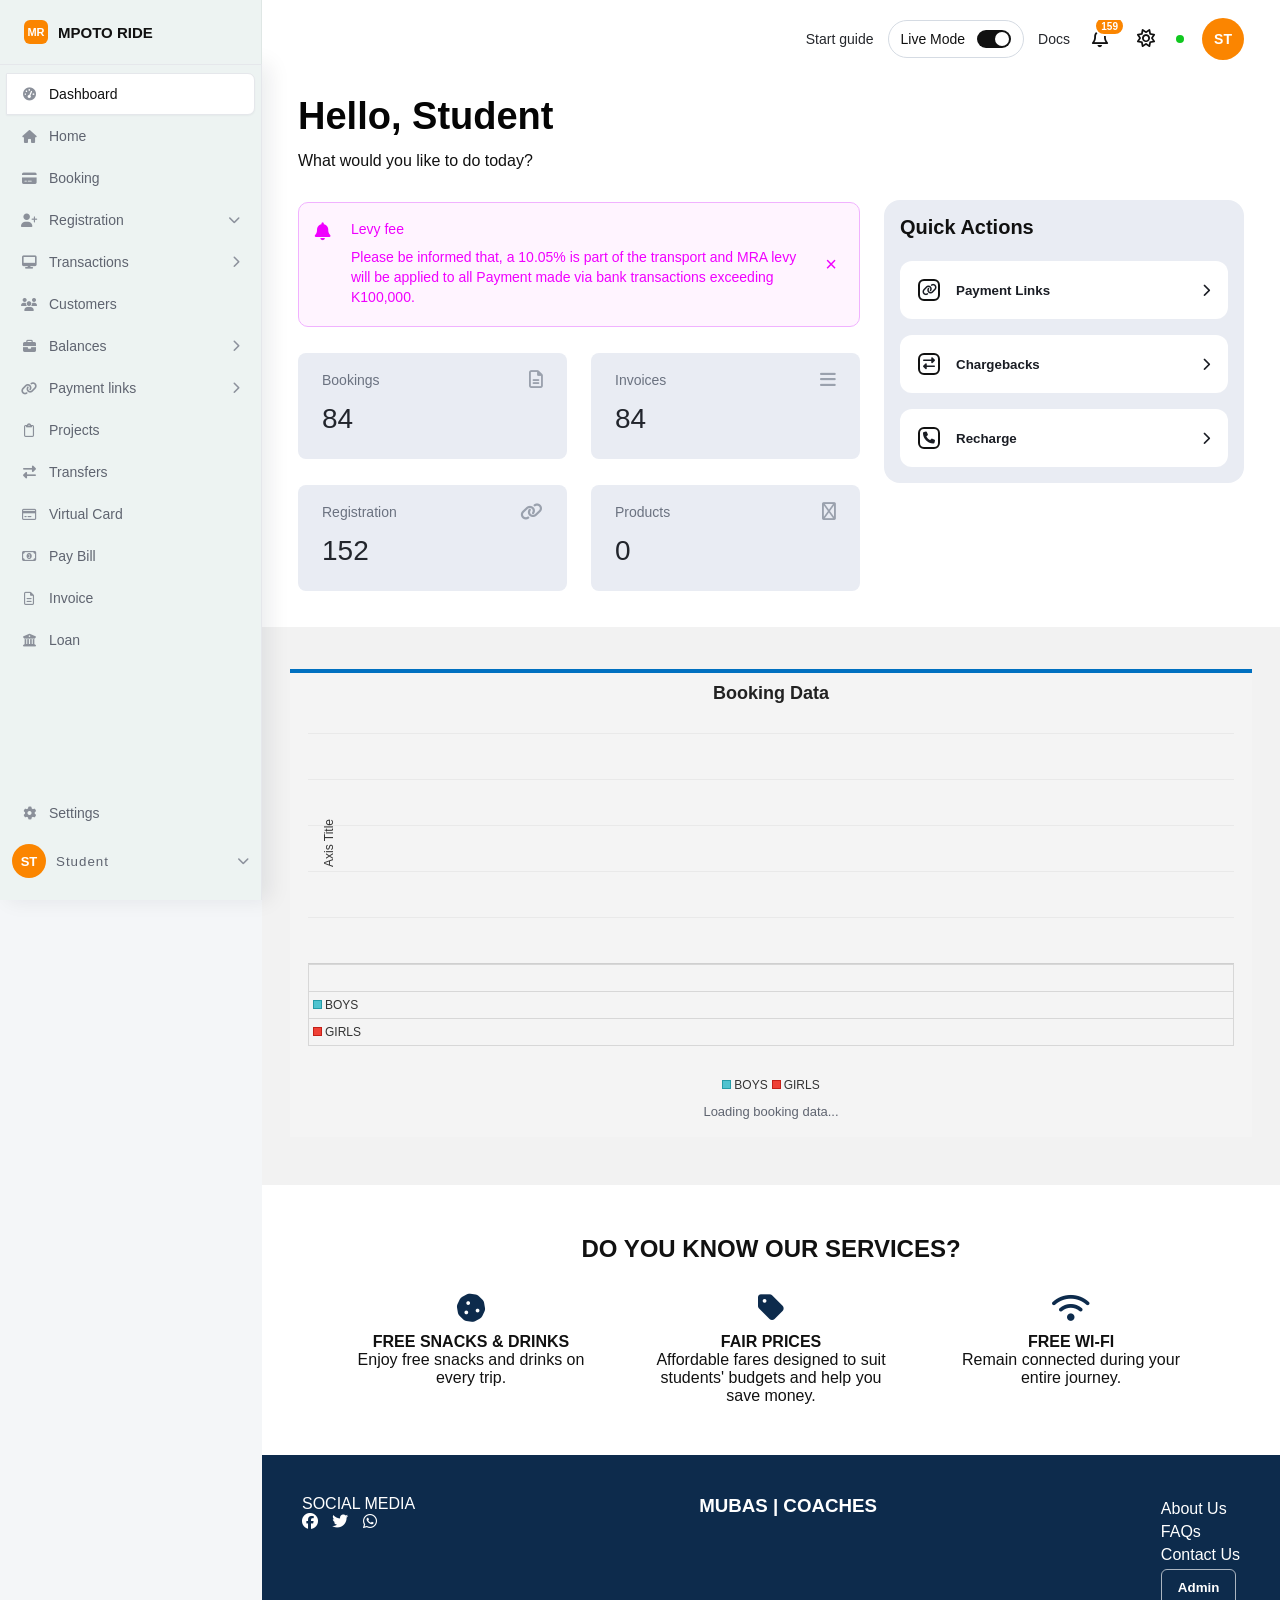
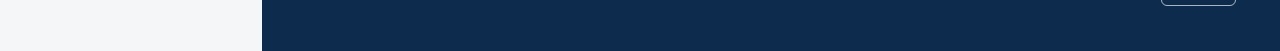
==== commit 8d295af2: "Update homepage.html update homepage.html into the main branch" ====
--- a/homepage.html
+++ b/homepage.html
@@ -246,6 +246,37 @@
   font-size:13px;
 }
 
+.submenu-toggle{
+  cursor:pointer;
+}
+
+.registration-submenu{
+  display:none;
+  padding:4px 0 8px 34px;
+}
+
+.registration-item.submenu-open .registration-submenu{
+  display:block;
+}
+
+.registration-submenu button{
+  width:100%;
+  min-height:36px;
+  border:none;
+  background:transparent;
+  color:#5f6470;
+  text-align:left;
+  padding:8px 12px;
+  border-radius:6px;
+  cursor:pointer;
+  font-size:13px;
+}
+
+.registration-submenu button:hover{
+  background:white;
+  color:#111;
+}
+
 .menu-chevron{
   margin-left:auto;
   font-size:12px;
@@ -353,11 +384,14 @@
   position:absolute;
   top:calc(100% + 12px);
   right:0;
-  min-width:190px;
+  width:390px;
+  max-width:calc(100vw - 18px);
   background:white;
-  border-radius:8px;
-  box-shadow:0 12px 24px rgba(0,0,0,0.25);
-  padding:12px;
+  border:1px solid #eef0f3;
+  border-radius:18px;
+  box-shadow:0 12px 34px rgba(15,23,42,0.12);
+  overflow:hidden;
+  padding:0;
 }
 
 .profile-area.profile-open .profile-dropdown{
@@ -365,25 +399,108 @@
 }
 
 .profile-name{
-  color:#0d2b4c;
+  color:#111;
   font-size:14px;
-  font-weight:bold;
-  max-width:190px;
+  font-weight:700;
+  max-width:220px;
   overflow:hidden;
   text-overflow:ellipsis;
   white-space:nowrap;
-  margin-bottom:10px;
 }
 
 .profile-logout-btn{
-  width:100%;
+  width:auto;
   border:none;
-  background:#0d2b4c;
+  background:transparent;
+  color:#ff1f1f;
+  padding:0;
+  cursor:pointer;
+  font-weight:700;
+  font-size:16px;
+  display:flex;
+  align-items:center;
+  gap:12px;
+}
+
+.profile-dropdown-top{
+  min-height:78px;
+  display:flex;
+  align-items:center;
+  gap:10px;
+  padding:14px 26px 14px 28px;
+}
+
+.profile-dropdown-avatar{
+  width:32px;
+  height:32px;
+  border-radius:50%;
+  background:#fb8500;
   color:white;
-  padding:10px 14px;
-  border-radius:6px;
+  display:flex;
+  align-items:center;
+  justify-content:center;
+  font-weight:bold;
+  font-size:13px;
+  flex:0 0 auto;
+}
+
+.profile-meta{
+  flex:1;
+  min-width:0;
+}
+
+.profile-id{
+  color:#6b7280;
+  font-size:12px;
+  margin-top:3px;
+}
+
+.profile-settings-btn{
+  border:none;
+  background:transparent;
+  width:32px;
+  height:32px;
+  display:flex;
+  align-items:center;
+  justify-content:center;
+  color:#3f4650;
+  font-size:18px;
   cursor:pointer;
-  font-weight:bold;
+}
+
+.profile-dropdown-row{
+  min-height:56px;
+  display:flex;
+  align-items:center;
+  justify-content:space-between;
+  padding:0 26px;
+  border-top:1px solid #edf0f2;
+}
+
+.profile-live-switch{
+  width:32px;
+  height:19px;
+  border:none;
+  border-radius:999px;
+  background:#111;
+  padding:2px;
+  display:flex;
+  justify-content:flex-end;
+  align-items:center;
+  cursor:pointer;
+}
+
+.profile-live-switch::after{
+  content:"";
+  width:15px;
+  height:15px;
+  background:white;
+  border-radius:50%;
+}
+
+.profile-live-switch:not(.is-on){
+  background:#cbd5e1;
+  justify-content:flex-start;
 }
 
 .hero{
@@ -593,6 +710,323 @@
   cursor:pointer;
 }
 
+.booking-chart-section{
+  padding:42px 28px 48px;
+  background:#f2f2f2;
+}
+
+.booking-chart-wrap{
+  width:100%;
+  max-width:1160px;
+  margin:0 auto;
+}
+
+.booking-chart-card{
+  background:#f4f4f4;
+  border-top:4px solid #0070c0;
+  padding:10px 18px 18px;
+  overflow-x:auto;
+}
+
+.booking-chart-title{
+  text-align:center;
+  font-size:18px;
+  margin-bottom:20px;
+  color:#222;
+}
+
+.booking-chart-area{
+  min-width:900px;
+}
+
+.booking-bars{
+  height:240px;
+  display:grid;
+  grid-template-columns:42px repeat(10, minmax(68px, 1fr));
+  align-items:end;
+  gap:14px;
+  padding:0 0 0 0;
+  position:relative;
+  border-bottom:1px solid #cfcfcf;
+  background:repeating-linear-gradient(
+    to top,
+    transparent 0,
+    transparent 45px,
+    #dedede 46px
+  );
+}
+
+.booking-axis-title{
+  align-self:center;
+  justify-self:center;
+  writing-mode:vertical-rl;
+  transform:rotate(180deg);
+  font-size:12px;
+  color:#333;
+}
+
+.booking-bar-group{
+  height:100%;
+  display:flex;
+  align-items:end;
+  justify-content:center;
+  gap:4px;
+}
+
+.booking-bar-item{
+  width:14px;
+  min-height:2px;
+  position:relative;
+}
+
+.booking-bar-boys{
+  background:#4fc3cf;
+  border:1px solid #259ca7;
+}
+
+.booking-bar-girls{
+  background:#ef4136;
+  border:1px solid #c42018;
+}
+
+.booking-bar-value{
+  position:absolute;
+  left:50%;
+  bottom:100%;
+  transform:translateX(-50%);
+  font-size:12px;
+  color:#111;
+  margin-bottom:7px;
+}
+
+.booking-chart-table{
+  width:100%;
+  min-width:900px;
+  border-collapse:collapse;
+  table-layout:fixed;
+  background:#f4f4f4;
+}
+
+.booking-chart-table th,
+.booking-chart-table td{
+  border:1px solid #d7d7d7;
+  height:27px;
+  text-align:center;
+  font-size:12px;
+  font-weight:normal;
+  color:#333;
+}
+
+.booking-chart-table th:first-child,
+.booking-chart-table td:first-child{
+  width:42px;
+  text-align:left;
+  padding-left:4px;
+}
+
+.legend-swatch{
+  width:9px;
+  height:9px;
+  display:inline-block;
+  margin-right:3px;
+  border:1px solid currentColor;
+}
+
+.boys-swatch{
+  background:#4fc3cf;
+  color:#259ca7;
+}
+
+.girls-swatch{
+  background:#ef4136;
+  color:#c42018;
+}
+
+.booking-chart-legend{
+  display:flex;
+  align-items:center;
+  justify-content:center;
+  gap:4px;
+  margin-top:32px;
+  color:#333;
+  font-size:12px;
+}
+
+.booking-chart-status{
+  margin-top:12px;
+  text-align:center;
+  color:#5f6470;
+  font-size:13px;
+}
+
+.customers-page{
+  display:none;
+  min-height:100vh;
+  background:white;
+  padding:96px 28px 40px;
+  color:#111;
+}
+
+body.customers-view-active .customers-page{
+  display:block;
+}
+
+.customers-shell{
+  width:100%;
+  max-width:1040px;
+  margin:0 auto;
+}
+
+.customers-header{
+  display:flex;
+  align-items:flex-start;
+  justify-content:space-between;
+  gap:18px;
+  margin-bottom:24px;
+}
+
+.customers-header h1{
+  font-size:38px;
+  line-height:1;
+  font-weight:900;
+}
+
+.customers-create{
+  display:flex;
+  border:1px solid #dcdfe4;
+  border-radius:8px;
+  overflow:hidden;
+  background:white;
+  box-shadow:0 1px 2px rgba(15,23,42,0.06);
+}
+
+.customers-create button{
+  border:none;
+  background:white;
+  min-height:42px;
+  padding:0 16px;
+  cursor:pointer;
+  font-size:14px;
+}
+
+.customers-create button:first-child{
+  border-right:1px solid #dcdfe4;
+  font-size:22px;
+}
+
+.customers-total-card{
+  width:236px;
+  min-height:76px;
+  border-radius:8px;
+  background:#edf2f1;
+  padding:12px 20px;
+  margin-bottom:22px;
+}
+
+.customers-total-card strong{
+  display:block;
+  font-size:25px;
+  margin-bottom:8px;
+}
+
+.customers-total-card span{
+  color:#4b5563;
+  font-size:14px;
+}
+
+.customers-search-wrap{
+  position:relative;
+  margin-bottom:26px;
+}
+
+.customers-search{
+  width:100%;
+  min-height:41px;
+  border:none;
+  background:#f2f2f4;
+  border-radius:8px;
+  padding:0 48px 0 12px;
+  color:#111827;
+  font-size:14px;
+  outline:none;
+}
+
+.customers-search-wrap i{
+  position:absolute;
+  right:14px;
+  top:50%;
+  transform:translateY(-50%);
+  color:#6b7280;
+  font-size:18px;
+}
+
+.customers-table-wrap{
+  overflow-x:auto;
+}
+
+.customers-table{
+  width:100%;
+  border-collapse:collapse;
+  min-width:760px;
+}
+
+.customers-table th,
+.customers-table td{
+  text-align:left;
+  border-bottom:1px solid #e5e7eb;
+  padding:12px 0;
+  font-size:14px;
+}
+
+.customers-table th{
+  color:#111;
+  font-weight:700;
+}
+
+.customer-email-cell{
+  display:flex;
+  align-items:center;
+  gap:12px;
+}
+
+.customer-mini-avatar{
+  width:26px;
+  height:26px;
+  border:1px solid #cfd4dc;
+  border-radius:5px;
+  background:#e5e7eb;
+  color:#111827;
+  display:flex;
+  align-items:center;
+  justify-content:center;
+  font-size:12px;
+  flex:0 0 auto;
+}
+
+.customers-transactions{
+  font-weight:700;
+}
+
+.customers-more{
+  text-align:right;
+  font-weight:900;
+  letter-spacing:2px;
+}
+
+.customers-status{
+  color:#6b7280;
+  padding:16px 0;
+  font-size:14px;
+}
+
+#pickup{
+  display:none;
+}
+
+body.booking-view-active #pickup{
+  display:block;
+}
+
 .why{
   padding:50px;
   text-align:center;
@@ -658,12 +1092,23 @@
 
 body.loan-view-active .hero,
 body.loan-view-active .section,
+body.loan-view-active .booking-chart-section,
 body.loan-view-active .why,
 body.loan-view-active footer,
 body.bill-view-active .hero,
 body.bill-view-active .section,
+body.bill-view-active .booking-chart-section,
 body.bill-view-active .why,
-body.bill-view-active footer{
+body.bill-view-active footer,
+body.customers-view-active .hero,
+body.customers-view-active .section,
+body.customers-view-active .booking-chart-section,
+body.customers-view-active .why,
+body.customers-view-active footer,
+body.booking-view-active .hero,
+body.booking-view-active .booking-chart-section,
+body.booking-view-active .why,
+body.booking-view-active footer{
   display:none;
 }
 
@@ -1673,7 +2118,8 @@
 body.dark-mode .menu-item-active a,
 body.dark-mode nav ul a:hover,
 body.dark-mode .menu-item:hover,
-body.dark-mode .mobile-account-dropdown{
+body.dark-mode .mobile-account-dropdown,
+body.dark-mode .registration-submenu button:hover{
   background:#171d24;
   border-color:#303946;
   color:#f5f7fa;
@@ -1687,6 +2133,24 @@
   color:#f5f7fa;
 }
 
+body.dark-mode .profile-dropdown{
+  border-color:#303946;
+}
+
+body.dark-mode .profile-name,
+body.dark-mode .profile-settings-btn{
+  color:#f5f7fa;
+}
+
+body.dark-mode .profile-id,
+body.dark-mode .registration-submenu button{
+  color:#aab4c0;
+}
+
+body.dark-mode .profile-dropdown-row{
+  border-color:#303946;
+}
+
 body.dark-mode .live-mode-toggle{
   border-color:#303946;
 }
@@ -1732,6 +2196,12 @@
 }
 
 body.dark-mode .section{
+  background:#121820;
+}
+
+body.dark-mode .booking-chart-section,
+body.dark-mode .booking-chart-card,
+body.dark-mode .booking-chart-table{
   background:#121820;
 }
 
@@ -1740,6 +2210,68 @@
 body.dark-mode .profile-name,
 body.dark-mode .status-message{
   color:#9fd0ff;
+}
+
+body.dark-mode .booking-chart-title,
+body.dark-mode .booking-axis-title,
+body.dark-mode .booking-bar-value,
+body.dark-mode .booking-chart-table th,
+body.dark-mode .booking-chart-table td,
+body.dark-mode .booking-chart-legend{
+  color:#f5f7fa;
+}
+
+body.dark-mode .booking-bars{
+  border-bottom-color:#46515f;
+  background:repeating-linear-gradient(
+    to top,
+    transparent 0,
+    transparent 45px,
+    #303946 46px
+  );
+}
+
+body.dark-mode .booking-chart-table th,
+body.dark-mode .booking-chart-table td{
+  border-color:#303946;
+}
+
+body.dark-mode .booking-chart-status{
+  color:#aab4c0;
+}
+
+body.dark-mode .customers-page{
+  background:#101418;
+  color:#f5f7fa;
+}
+
+body.dark-mode .customers-create,
+body.dark-mode .customers-create button,
+body.dark-mode .customers-search{
+  background:#171d24;
+  color:#f5f7fa;
+  border-color:#303946;
+}
+
+body.dark-mode .customers-total-card{
+  background:#171d24;
+}
+
+body.dark-mode .customers-total-card span,
+body.dark-mode .customers-status{
+  color:#aab4c0;
+}
+
+body.dark-mode .customers-table th,
+body.dark-mode .customers-table td{
+  color:#f5f7fa;
+  border-color:#303946;
+}
+
+body.dark-mode .customer-mini-avatar{
+  background:#101418;
+  border-color:#303946;
+  color:#f5f7fa;
 }
 
 body.dark-mode .form-field{
@@ -1915,6 +2447,7 @@
   .mobile-toolbar{
     grid-column:1;
     grid-row:1;
+    justify-content:flex-end;
   }
 
   .profile-area{
@@ -1938,6 +2471,7 @@
 
   .hero,
   .section,
+  .booking-chart-section,
   .why,
   footer{
     margin-left:262px;
@@ -1976,7 +2510,8 @@
   }
 
   .loan-page,
-  .bill-page{
+  .bill-page,
+  .customers-page{
     margin-left:262px;
     padding:68px 12px 28px;
   }
@@ -2016,6 +2551,10 @@
     padding:34px 24px;
   }
 
+  .customers-header{
+    align-items:flex-start;
+  }
+
   .loan-metrics{
     border-left:none;
     border-top:1px solid #e1e6ee;
@@ -2084,6 +2623,14 @@
     padding:30px 15px;
   }
 
+  .booking-chart-section{
+    padding:28px 8px 34px;
+  }
+
+  .booking-chart-card{
+    padding:10px 8px 16px;
+  }
+
   .card{
     width:100%;
     max-width:320px;
@@ -2105,6 +2652,22 @@
 
   .bill-page{
     padding:82px 12px 24px;
+  }
+
+  .customers-page{
+    padding:82px 14px 28px;
+  }
+
+  .customers-header{
+    flex-direction:column;
+  }
+
+  .customers-header h1{
+    font-size:34px;
+  }
+
+  .customers-total-card{
+    width:100%;
   }
 
   .bill-workspace,
@@ -2188,18 +2751,47 @@
       <div class="profile-avatar" id="profileAvatar">ST</div>
     </button>
     <div class="profile-dropdown">
-      <div class="profile-name" id="profileName">Student</div>
-      <button class="profile-logout-btn" type="button" onclick="logoutUser()">SIGN OUT</button>
+      <div class="profile-dropdown-top">
+        <div class="profile-dropdown-avatar" id="profileDropdownAvatar">ST</div>
+        <div class="profile-meta">
+          <div class="profile-name" id="profileName">Student</div>
+          <div class="profile-id" id="profileId">ID: Loading</div>
+        </div>
+        <button class="profile-settings-btn" type="button" onclick="closeProfileMenu()" aria-label="Profile settings">
+          <i class="fas fa-cog"></i>
+        </button>
+      </div>
+      <div class="profile-dropdown-row">
+        <span>Live Mode</span>
+        <button class="profile-live-switch is-on" id="profileLiveSwitch" type="button" onclick="toggleLiveModeFromProfile()" aria-label="Toggle live mode"></button>
+      </div>
+      <div class="profile-dropdown-row">
+        <button class="profile-logout-btn" type="button" onclick="logoutUser()">
+          <i class="fas fa-sign-out-alt"></i>
+          <span>Sign out</span>
+        </button>
+      </div>
     </div>
   </div>
 
   <ul id="navLinks">
     <li class="menu-item-active"><a href="#" onclick="showHomePageFromMenu()"><i class="fas fa-tachometer-alt"></i><span>Dashboard</span></a></li>
     <li><a href="#" onclick="showHomePageFromMenu()"><i class="fas fa-home"></i><span>Home</span></a></li>
-    <li><a href="#pickup" onclick="showHomePageFromMenu()"><i class="fas fa-credit-card"></i><span>Booking</span></a></li>
-    <li><a href="registration.html" onclick="closeMobileMenu()"><i class="fas fa-user-plus"></i><span>Registration</span></a></li>
+    <li><a href="#pickup" onclick="showBookingPageFromMenu()"><i class="fas fa-credit-card"></i><span>Booking</span></a></li>
+    <li class="registration-item" id="registrationMenu">
+      <a href="#" class="submenu-toggle" onclick="toggleRegistrationMenu(event)">
+        <i class="fas fa-user-plus"></i>
+        <span>Registration</span>
+        <i class="fas fa-chevron-down menu-chevron"></i>
+      </a>
+      <div class="registration-submenu">
+        <button type="button" onclick="openRegistrationPage('Odel')">Odel</button>
+        <button type="button" onclick="openRegistrationPage('Preyearo')">Preyearo</button>
+        <button type="button" onclick="openRegistrationPage('Conti')">Conti</button>
+      </div>
+    </li>
     <li><a href="#" onclick="closeMobileMenu()"><i class="fas fa-desktop"></i><span>Transactions</span><i class="fas fa-chevron-right menu-chevron"></i></a></li>
-    <li><a href="#" onclick="closeMobileMenu()"><i class="fas fa-users"></i><span>Customers</span></a></li>
+    <li><a href="#" onclick="openCustomersPage()"><i class="fas fa-users"></i><span>Customers</span></a></li>
     <li><a href="#" onclick="closeMobileMenu()"><i class="fas fa-briefcase"></i><span>Balances</span><i class="fas fa-chevron-right menu-chevron"></i></a></li>
     <li><a href="#" onclick="closeMobileMenu()"><i class="fas fa-link"></i><span>Payment links</span><i class="fas fa-chevron-right menu-chevron"></i></a></li>
     <li><a href="#" onclick="closeMobileMenu()"><i class="far fa-clipboard"></i><span>Projects</span></a></li>
@@ -2234,8 +2826,8 @@
         <div class="levy-alert" id="levyAlert">
           <i class="fas fa-bell"></i>
           <div>
-            <h3>Booking fee!</h3>
-            <p>Please be informed that, a non-refundable booking fee of 10% of the transport cost is mandatory for all passengers..</p>
+            <h3>Levy fee</h3>
+            <p>Please be informed that, a 10.05% is part of the transport and MRA levy will be applied to all Payment made via bank transactions exceeding K100,000.</p>
           </div>
           <button class="alert-close" type="button" onclick="closeLevyAlert()" aria-label="Close levy notice">&times;</button>
         </div>
@@ -2246,7 +2838,7 @@
               <span>Bookings</span>
               <i class="far fa-file-alt"></i>
             </div>
-            <div class="stat-number">84</div>
+            <div class="stat-number" id="dashboardBookingsCount">84</div>
           </div>
 
           <div class="stat-card">
@@ -2299,10 +2891,40 @@
   </div>
 </section>
 
+<section class="booking-chart-section" aria-label="Bookings chart">
+  <div class="booking-chart-wrap">
+    <div class="booking-chart-card">
+      <h2 class="booking-chart-title">Booking Data</h2>
+      <div class="booking-chart-area">
+        <div class="booking-bars" id="bookingBars">
+          <span class="booking-axis-title">Axis Title</span>
+        </div>
+        <table class="booking-chart-table" aria-label="Booking totals by location and gender">
+          <thead>
+            <tr id="bookingChartHead">
+              <th></th>
+            </tr>
+          </thead>
+          <tbody>
+            <tr id="bookingBoysRow">
+              <td><span class="legend-swatch boys-swatch"></span>BOYS</td>
+            </tr>
+            <tr id="bookingGirlsRow">
+              <td><span class="legend-swatch girls-swatch"></span>GIRLS</td>
+            </tr>
+          </tbody>
+        </table>
+      </div>
+      <div class="booking-chart-legend">
+        <span><span class="legend-swatch boys-swatch"></span>BOYS</span>
+        <span><span class="legend-swatch girls-swatch"></span>GIRLS</span>
+      </div>
+      <p class="booking-chart-status" id="bookingChartStatus">Loading booking data...</p>
+    </div>
+  </div>
+</section>
+
 <section class="section" id="pickup">
-  <h2>PICK-UP AREA | LOCATION</h2>
-  <p>Check your location and book your seat today</p>
-
   <div class="cards">
     <div class="card">
       <img src="https://media-cdn.tripadvisor.com/media/photo-s/1b/53/fc/f4/karonga-malawi-its-malawi.jpg" alt="Karonga">
@@ -2337,7 +2959,7 @@
       </div>
     </div>
     <div class="card">
-      <img src="https://www.yonecofm.com/wp-content/uploads/2019/07/Mzuzu-city_edited.jpg" alt="Mzuzu">
+      <img src="https://malawi24.com/wp-content/uploads/2024/09/Mzimba-Police-Station.jpg" alt="Mzimba">
       <div class="card-body">
         <h3>Mzimba</h3>
         <div class="bottom">
@@ -2380,7 +3002,7 @@
       </div>
     </div>
     <div class="card">
-      <img src="https://www.malawitourism.com/wp-content/uploads/2020/03/KK-Arial-Johan-DJI_0139-cropped-1220x800.jpg" alt="Dwangwa">
+      <img src="https://www.malawitourism.com/wp-content/uploads/2018/12/IMG_1672-1920x720.jpg" alt="Nkhotakota">
       <div class="card-body">
         <h3>Nkhotakota</h3>
         <div class="bottom">
@@ -2439,6 +3061,47 @@
     </ul>
   </div>
 </footer>
+
+<main id="customersPage" class="customers-page" aria-live="polite">
+  <div class="customers-shell">
+    <div class="customers-header">
+      <h1>Customers</h1>
+      <div class="customers-create">
+        <button type="button" onclick="openRegistrationPage('Odel')" aria-label="Create customer">+</button>
+        <button type="button" onclick="openRegistrationPage('Odel')">Create</button>
+      </div>
+    </div>
+
+    <div class="customers-total-card">
+      <strong id="customersTotal">0</strong>
+      <span>Total Customers</span>
+    </div>
+
+    <div class="customers-search-wrap">
+      <input class="customers-search" id="customersSearch" type="search" placeholder="Search by name or email" oninput="filterCustomers(this.value)">
+      <i class="fas fa-search" aria-hidden="true"></i>
+    </div>
+
+    <div class="customers-table-wrap">
+      <table class="customers-table">
+        <thead>
+          <tr>
+            <th>Customer</th>
+            <th>Name</th>
+            <th>Transactions</th>
+            <th>Date</th>
+            <th></th>
+          </tr>
+        </thead>
+        <tbody id="customersTableBody">
+          <tr>
+            <td colspan="5" class="customers-status">Loading customers...</td>
+          </tr>
+        </tbody>
+      </table>
+    </div>
+  </div>
+</main>
 
 <main id="billPage" class="bill-page" aria-live="polite">
   <div class="bill-shell">
@@ -2631,19 +3294,19 @@
             </div>
             <div class="loan-step-label">Step 1 of 1</div>
             <h2>Accept Loan Terms</h2>
-            <p>Review and accept the Mpoto Ride terms and conditions to continue.</p>
+            <p>Review and accept the MpotoRide Capital terms and conditions to continue.</p>
 
             <button class="loan-terms-toggle" type="button" onclick="toggleLoanTermsDetails()" aria-expanded="false" id="loanTermsToggle">
               <span>Loan Terms & Conditions</span>
               <i class="fas fa-chevron-down"></i>
             </button>
             <div class="loan-terms-details" id="loanTermsDetails">
-              By applying for a loan, you agree to provide accurate information, repay on the agreed dates, accept any approved repayment schedule, and follow all rules and regulations for Mpoto Ride loan services.
+              By applying for a loan, you agree to provide accurate information, repay on the agreed dates, accept any approved repayment schedule, and follow all rules and regulations for MpotoRide Capital loan services.
             </div>
 
             <label class="loan-terms-check">
               <input type="checkbox" id="loanTermsAccept" onchange="updateLoanTermsButton()">
-              <span>I have read and agree to the Mpoto Ride Capital terms and conditions.</span>
+              <span>I have read and agree to the MpotoRide Capital terms and conditions.</span>
             </label>
 
             <button class="loan-primary-btn" id="loanTermsContinue" type="button" onclick="acceptLoanTerms()" disabled>Accept & Continue</button>
@@ -2687,7 +3350,7 @@
           </div>
 
           <div class="loan-offer-warning">
-            No loan offers available at this time. Please continue booking us to improve your eligibility.
+            No loan offers available at this time. Please continue trusting us to improve your eligibility.
           </div>
 
           <p class="loan-complete-note">Complete all steps above to apply</p>
@@ -2746,6 +3409,15 @@
     <div class="form-field">
       <i class="fas fa-phone-volume"></i>
       <input type="text" id="guardian" placeholder="Guardian +265">
+    </div>
+
+    <div class="form-field">
+      <i class="fas fa-venus-mars"></i>
+      <select id="gender">
+        <option value="">Select Gender</option>
+        <option value="boys">Boy</option>
+        <option value="girls">Girl</option>
+      </select>
     </div>
 
     <div class="form-field">
@@ -2812,6 +3484,19 @@
 const auth = getAuth(app);
 const db = getFirestore(app);
 let registeredStudentCount = 159;
+let cachedCustomers = [];
+const bookingChartLocations = [
+  { label: "CHITIPA", aliases: ["CHITIPA"] },
+  { label: "KARONGA", aliases: ["KARONGA"] },
+  { label: "RUMPHI", aliases: ["RUMPHI"] },
+  { label: "MZUZU", aliases: ["MZUZU"] },
+  { label: "MZIMBA", aliases: ["MZIMBA"] },
+  { label: "KASUNGU", aliases: ["KASUNGU"] },
+  { label: "LILONGWE", aliases: ["LILONGWE"] },
+  { label: "DWANGWA", aliases: ["DWANGWA"] },
+  { label: "NKHOTAKOTA", aliases: ["NKHOTAKOTA", "NKHOTA KOTA", "NKHOTA-KOTA"] },
+  { label: "NKHATABAY", aliases: ["NKHATABAY", "NKHATA BAY", "NKHATA-BAY"] }
+];
 
 function isAdminUser(userData) {
   return userData?.adminEnabled === true ||
@@ -2823,6 +3508,18 @@
 function formatCreatedAt(createdAt) {
   if (!createdAt?.toDate) return "N/A";
   return createdAt.toDate().toLocaleString();
+}
+
+function formatShortDate(value) {
+  if (!value) return "N/A";
+
+  const date = value?.toDate ? value.toDate() : new Date(value);
+
+  if (Number.isNaN(date.getTime())) {
+    return "N/A";
+  }
+
+  return date.toLocaleDateString();
 }
 
 function escapeHtml(value) {
@@ -2856,6 +3553,8 @@
 function updateProfile(user, name) {
   const profileName = document.getElementById("profileName");
   const profileAvatar = document.getElementById("profileAvatar");
+  const profileDropdownAvatar = document.getElementById("profileDropdownAvatar");
+  const profileId = document.getElementById("profileId");
   const dashboardUserName = document.getElementById("dashboardUserName");
   const mobileAccountAvatar = document.getElementById("mobileAccountAvatar");
   const mobileAccountName = document.getElementById("mobileAccountName");
@@ -2868,6 +3567,8 @@
   profileAvatar.textContent = initials;
   profileAvatar.setAttribute("aria-label", `${displayName} profile`);
 
+  if (profileDropdownAvatar) profileDropdownAvatar.textContent = initials;
+  if (profileId) profileId.textContent = `ID: ${String(user?.uid || "").slice(0, 8) || "Student"}`;
   if (dashboardUserName) dashboardUserName.textContent = displayName;
   if (mobileAccountAvatar) mobileAccountAvatar.textContent = initials;
   if (mobileAccountName) mobileAccountName.textContent = displayName;
@@ -2897,6 +3598,244 @@
   }
 }
 
+function normalizeChartText(value) {
+  return String(value ?? "").toUpperCase().replace(/[^A-Z0-9]/g, "");
+}
+
+function getBookingLocationLabel(booking) {
+  const rawLocation = booking.location ||
+    booking.pickupLocation ||
+    booking.pickup ||
+    booking.pickupArea ||
+    booking.route ||
+    booking.destination ||
+    "";
+  const normalizedLocation = normalizeChartText(rawLocation);
+  const match = bookingChartLocations.find((location) => {
+    return location.aliases.some((alias) => normalizeChartText(alias) === normalizedLocation);
+  });
+
+  return match ? match.label : "";
+}
+
+function getBookingGenderKey(booking) {
+  const rawGender = normalizeChartText(
+    booking.gender ||
+    booking.sex ||
+    booking.studentGender ||
+    booking.passengerGender ||
+    booking.category ||
+    ""
+  );
+
+  if (["BOY", "BOYS", "MALE", "M"].includes(rawGender)) return "boys";
+  if (["GIRL", "GIRLS", "FEMALE", "F"].includes(rawGender)) return "girls";
+  return "";
+}
+
+function renderBookingChart(totals) {
+  const bars = document.getElementById("bookingBars");
+  const headRow = document.getElementById("bookingChartHead");
+  const boysRow = document.getElementById("bookingBoysRow");
+  const girlsRow = document.getElementById("bookingGirlsRow");
+
+  if (!bars || !headRow || !boysRow || !girlsRow) {
+    return;
+  }
+
+  bars.innerHTML = '<span class="booking-axis-title">Axis Title</span>';
+  headRow.innerHTML = "<th></th>";
+  boysRow.innerHTML = '<td><span class="legend-swatch boys-swatch"></span>BOYS</td>';
+  girlsRow.innerHTML = '<td><span class="legend-swatch girls-swatch"></span>GIRLS</td>';
+
+  const maxValue = Math.max(
+    1,
+    ...bookingChartLocations.flatMap((location) => [
+      totals[location.label].boys,
+      totals[location.label].girls
+    ])
+  );
+
+  bookingChartLocations.forEach((location) => {
+    const boys = totals[location.label].boys;
+    const girls = totals[location.label].girls;
+    const group = document.createElement("div");
+    const boysBar = document.createElement("div");
+    const girlsBar = document.createElement("div");
+
+    group.className = "booking-bar-group";
+    boysBar.className = "booking-bar-item booking-bar-boys";
+    girlsBar.className = "booking-bar-item booking-bar-girls";
+    boysBar.style.height = `${Math.max(2, (boys / maxValue) * 190)}px`;
+    girlsBar.style.height = `${Math.max(2, (girls / maxValue) * 190)}px`;
+    boysBar.innerHTML = `<span class="booking-bar-value">${boys}</span>`;
+    girlsBar.innerHTML = `<span class="booking-bar-value">${girls}</span>`;
+    group.append(boysBar, girlsBar);
+    bars.appendChild(group);
+
+    headRow.insertAdjacentHTML("beforeend", `<th>${escapeHtml(location.label)}</th>`);
+    boysRow.insertAdjacentHTML("beforeend", `<td>${boys}</td>`);
+    girlsRow.insertAdjacentHTML("beforeend", `<td>${girls}</td>`);
+  });
+}
+
+async function loadBookingChartData() {
+  const status = document.getElementById("bookingChartStatus");
+  const dashboardBookingsCount = document.getElementById("dashboardBookingsCount");
+  const totals = bookingChartLocations.reduce((result, location) => {
+    result[location.label] = { boys: 0, girls: 0 };
+    return result;
+  }, {});
+
+  try {
+    const bookingSnapshots = await getDocs(collection(db, "bookings"));
+    let totalBookings = 0;
+    let missingChartFields = 0;
+
+    bookingSnapshots.forEach((bookingDoc) => {
+      const booking = bookingDoc.data();
+      const locationLabel = getBookingLocationLabel(booking);
+      const genderKey = getBookingGenderKey(booking);
+
+      totalBookings += 1;
+
+      if (locationLabel && genderKey) {
+        totals[locationLabel][genderKey] += 1;
+      } else {
+        missingChartFields += 1;
+      }
+    });
+
+    renderBookingChart(totals);
+
+    if (dashboardBookingsCount) {
+      dashboardBookingsCount.textContent = String(totalBookings);
+    }
+
+    if (status) {
+      status.textContent = missingChartFields
+        ? `${totalBookings} bookings loaded. ${missingChartFields} booking(s) need location or gender to appear in the chart.`
+        : `${totalBookings} bookings loaded from Firestore.`;
+    }
+  } catch (error) {
+    console.error("Booking chart error:", error);
+    renderBookingChart(totals);
+
+    if (status) {
+      status.textContent = "Unable to load booking chart data. Check Firestore permissions.";
+    }
+  }
+}
+
+function getUserDisplayName(userData) {
+  const fullName = `${userData.firstName || ""} ${userData.lastName || ""}`.trim();
+  return userData.name || userData.fullName || userData.displayName || fullName || getEmailName(userData.email);
+}
+
+function getUserCreatedDate(userData) {
+  return userData.createdAt ||
+    userData.registeredAt ||
+    userData.created ||
+    userData.date ||
+    userData.updatedAt ||
+    "";
+}
+
+function getCustomerInitials(customer) {
+  return getInitials(customer.name, customer.email).slice(0, 2);
+}
+
+function renderCustomers(customers) {
+  const tableBody = document.getElementById("customersTableBody");
+  const customersTotal = document.getElementById("customersTotal");
+
+  if (!tableBody || !customersTotal) {
+    return;
+  }
+
+  customersTotal.textContent = String(cachedCustomers.length);
+
+  if (!customers.length) {
+    tableBody.innerHTML = '<tr><td colspan="5" class="customers-status">No customers found.</td></tr>';
+    return;
+  }
+
+  tableBody.innerHTML = customers.map((customer) => `
+    <tr>
+      <td>
+        <div class="customer-email-cell">
+          <span class="customer-mini-avatar">${escapeHtml(getCustomerInitials(customer))}</span>
+          <span>${escapeHtml(customer.email || "No email")}</span>
+        </div>
+      </td>
+      <td>${escapeHtml(customer.name || "Student")}</td>
+      <td class="customers-transactions">${customer.transactions}</td>
+      <td>${escapeHtml(customer.date)}</td>
+      <td class="customers-more">...</td>
+    </tr>
+  `).join("");
+}
+
+window.filterCustomers = function (value) {
+  const searchValue = String(value || "").trim().toLowerCase();
+  const filteredCustomers = cachedCustomers.filter((customer) => {
+    return customer.name.toLowerCase().includes(searchValue) ||
+      customer.email.toLowerCase().includes(searchValue);
+  });
+
+  renderCustomers(filteredCustomers);
+};
+
+window.loadCustomersPageData = async function () {
+  const tableBody = document.getElementById("customersTableBody");
+  const customersTotal = document.getElementById("customersTotal");
+
+  if (tableBody) {
+    tableBody.innerHTML = '<tr><td colspan="5" class="customers-status">Loading customers...</td></tr>';
+  }
+
+  try {
+    const [usersSnapshot, bookingsSnapshot] = await Promise.all([
+      getDocs(collection(db, "users")),
+      getDocs(collection(db, "bookings"))
+    ]);
+    const bookingCounts = {};
+
+    bookingsSnapshot.forEach((bookingDoc) => {
+      const booking = bookingDoc.data();
+      const key = booking.userId || booking.uid || booking.email || "";
+
+      if (key) {
+        bookingCounts[key] = (bookingCounts[key] || 0) + 1;
+      }
+    });
+
+    cachedCustomers = usersSnapshot.docs.map((userDoc) => {
+      const userData = userDoc.data();
+      const email = userData.email || userData.userEmail || "";
+      return {
+        id: userDoc.id,
+        email,
+        name: getUserDisplayName(userData),
+        transactions: bookingCounts[userDoc.id] || bookingCounts[email] || 0,
+        date: formatShortDate(getUserCreatedDate(userData))
+      };
+    }).sort((a, b) => a.name.localeCompare(b.name));
+
+    if (customersTotal) {
+      customersTotal.textContent = String(cachedCustomers.length);
+    }
+
+    renderCustomers(cachedCustomers);
+  } catch (error) {
+    console.error("Customers load error:", error);
+
+    if (tableBody) {
+      tableBody.innerHTML = '<tr><td colspan="5" class="customers-status">Unable to load customers. Check Firestore permissions.</td></tr>';
+    }
+  }
+};
+
 window.showNotificationCount = function () {
   alert(`Total registered students: ${registeredStudentCount}`);
 };
@@ -2906,11 +3845,12 @@
   const lastName = document.getElementById("lastName").value.trim();
   const phone = document.getElementById("phone").value.trim();
   const guardian = document.getElementById("guardian").value.trim();
+  const gender = document.getElementById("gender").value;
   const location = document.getElementById("location").value;
   const date = document.getElementById("travelDate").value;
   const seat = document.getElementById("seatNumber").value;
 
-  if (!firstName || !lastName || !phone || !guardian || !date || !seat) {
+  if (!firstName || !lastName || !phone || !guardian || !gender || !date || !seat) {
     alert("Please fill all fields");
     return;
   }
@@ -2928,6 +3868,7 @@
     lastName,
     phone,
     guardian,
+    gender,
     location,
     date,
     seat,
@@ -2988,6 +3929,7 @@
           <td>${escapeHtml(booking.firstName)} ${escapeHtml(booking.lastName)}</td>
           <td>${escapeHtml(booking.phone)}</td>
           <td>${escapeHtml(booking.guardian)}</td>
+          <td>${escapeHtml(booking.gender || "N/A")}</td>
           <td>${escapeHtml(booking.location)}</td>
           <td>${escapeHtml(booking.date)}</td>
           <td>${escapeHtml(booking.seat)}</td>
@@ -3004,6 +3946,7 @@
             <th>Passenger</th>
             <th>Phone</th>
             <th>Guardian</th>
+            <th>Gender</th>
             <th>Location</th>
             <th>Date</th>
             <th>Seat</th>
@@ -3031,23 +3974,28 @@
     return;
   }
 
-  const docRef = doc(db, "users", user.uid);
-  const docSnap = await getDoc(docRef);
-  let name = "";
-
-  if (docSnap.exists()) {
-    const data = docSnap.data();
-    name = `${data.firstName || ""} ${data.lastName || ""}`.trim();
-  } else {
-    name = user.displayName || getEmailName(user.email);
-  }
-
-  if (!name) {
-    name = user.displayName || getEmailName(user.email);
-  }
-
-  updateProfile(user, name);
+  const quickName = user.displayName || getEmailName(user.email);
+  updateProfile(user, quickName);
+
+  try {
+    const docRef = doc(db, "users", user.uid);
+    const docSnap = await getDoc(docRef);
+    let name = "";
+
+    if (docSnap.exists()) {
+      const data = docSnap.data();
+      name = getUserDisplayName({ ...data, email: user.email });
+    } else {
+      name = quickName;
+    }
+
+    updateProfile(user, name || quickName);
+  } catch (error) {
+    console.error("Profile load error:", error);
+  }
+
   loadRegisteredStudentCount();
+  loadBookingChartData();
 });
 
 window.logoutUser = function () {
@@ -3116,7 +4064,12 @@
 };
 
 function isLiveModeControl(target) {
-  return Boolean(target.closest && target.closest(".live-mode-toggle"));
+  return Boolean(target.closest && (
+    target.closest(".live-mode-toggle") ||
+    target.closest(".profile-live-switch") ||
+    target.closest(".profile-logout-btn") ||
+    target.closest(".mobile-account-signout")
+  ));
 }
 
 function stopActionWhenLiveModeOff(event) {
@@ -3154,13 +4107,31 @@
 }
 
 function closeAppViews() {
-  document.body.classList.remove("loan-view-active", "bill-view-active");
+  document.body.classList.remove("loan-view-active", "bill-view-active", "booking-view-active", "customers-view-active");
 }
 
 function showHomePageFromMenu() {
   closeAppViews();
   closeMobileMenu();
   showLoanScreen("loanOverviewScreen");
+  window.scrollTo({ top: 0, behavior: "smooth" });
+}
+
+function showBookingPageFromMenu() {
+  document.body.classList.remove("loan-view-active", "bill-view-active", "customers-view-active");
+  document.body.classList.add("booking-view-active");
+  closeMobileMenu();
+  closeProfileMenu();
+  window.scrollTo({ top: 0, behavior: "smooth" });
+}
+
+function openCustomersPage() {
+  document.body.classList.remove("loan-view-active", "bill-view-active", "booking-view-active");
+  document.body.classList.add("customers-view-active");
+  closeMobileMenu();
+  closeProfileMenu();
+  window.loadCustomersPageData?.();
+  window.scrollTo({ top: 0, behavior: "smooth" });
 }
 
 function toggleProfileMenu() {
@@ -3194,9 +4165,10 @@
   }
 }
 
-function toggleLiveMode(button) {
+function toggleLiveMode(button, options = {}) {
   const isActive = button.classList.toggle("live-mode-on");
   const label = button.querySelector(".live-mode-label");
+  const profileLiveSwitch = document.getElementById("profileLiveSwitch");
 
   liveModeEnabled = isActive;
   button.setAttribute("aria-pressed", String(isActive));
@@ -3207,10 +4179,36 @@
 
   document.body.classList.toggle("live-mode-paused", !isActive);
 
-  if (!isActive) {
+  if (profileLiveSwitch) {
+    profileLiveSwitch.classList.toggle("is-on", isActive);
+  }
+
+  if (!isActive && !options.keepProfileOpen) {
     closeMobileMenu();
     closeProfileMenu();
   }
+}
+
+function toggleLiveModeFromProfile() {
+  const mainLiveButton = document.querySelector(".live-mode-toggle");
+
+  if (mainLiveButton) {
+    toggleLiveMode(mainLiveButton, { keepProfileOpen: true });
+  }
+}
+
+function toggleRegistrationMenu(event) {
+  event.preventDefault();
+  const registrationMenu = document.getElementById("registrationMenu");
+
+  if (registrationMenu) {
+    registrationMenu.classList.toggle("submenu-open");
+  }
+}
+
+function openRegistrationPage(type) {
+  closeMobileMenu();
+  window.location.href = `register.html?type=${encodeURIComponent(type)}`;
 }
 
 function toggleThemeMode(button) {
@@ -3401,7 +4399,7 @@
 }
 
 function openBillDashboard() {
-  document.body.classList.remove("loan-view-active");
+  document.body.classList.remove("loan-view-active", "booking-view-active", "customers-view-active");
   document.body.classList.add("bill-view-active");
   closeMobileMenu();
   closeProfileMenu();
@@ -3433,7 +4431,7 @@
 }
 
 function openLoanDashboard() {
-  document.body.classList.remove("bill-view-active");
+  document.body.classList.remove("bill-view-active", "booking-view-active", "customers-view-active");
   document.body.classList.add("loan-view-active");
   closeMobileMenu();
   closeProfileMenu();
@@ -3517,6 +4515,7 @@
   closeAppViews();
   document.getElementById("bookingForm").style.display = "flex";
   document.getElementById("location").value = locationName;
+  document.getElementById("gender").value = "";
   loadSeats();
 }
 
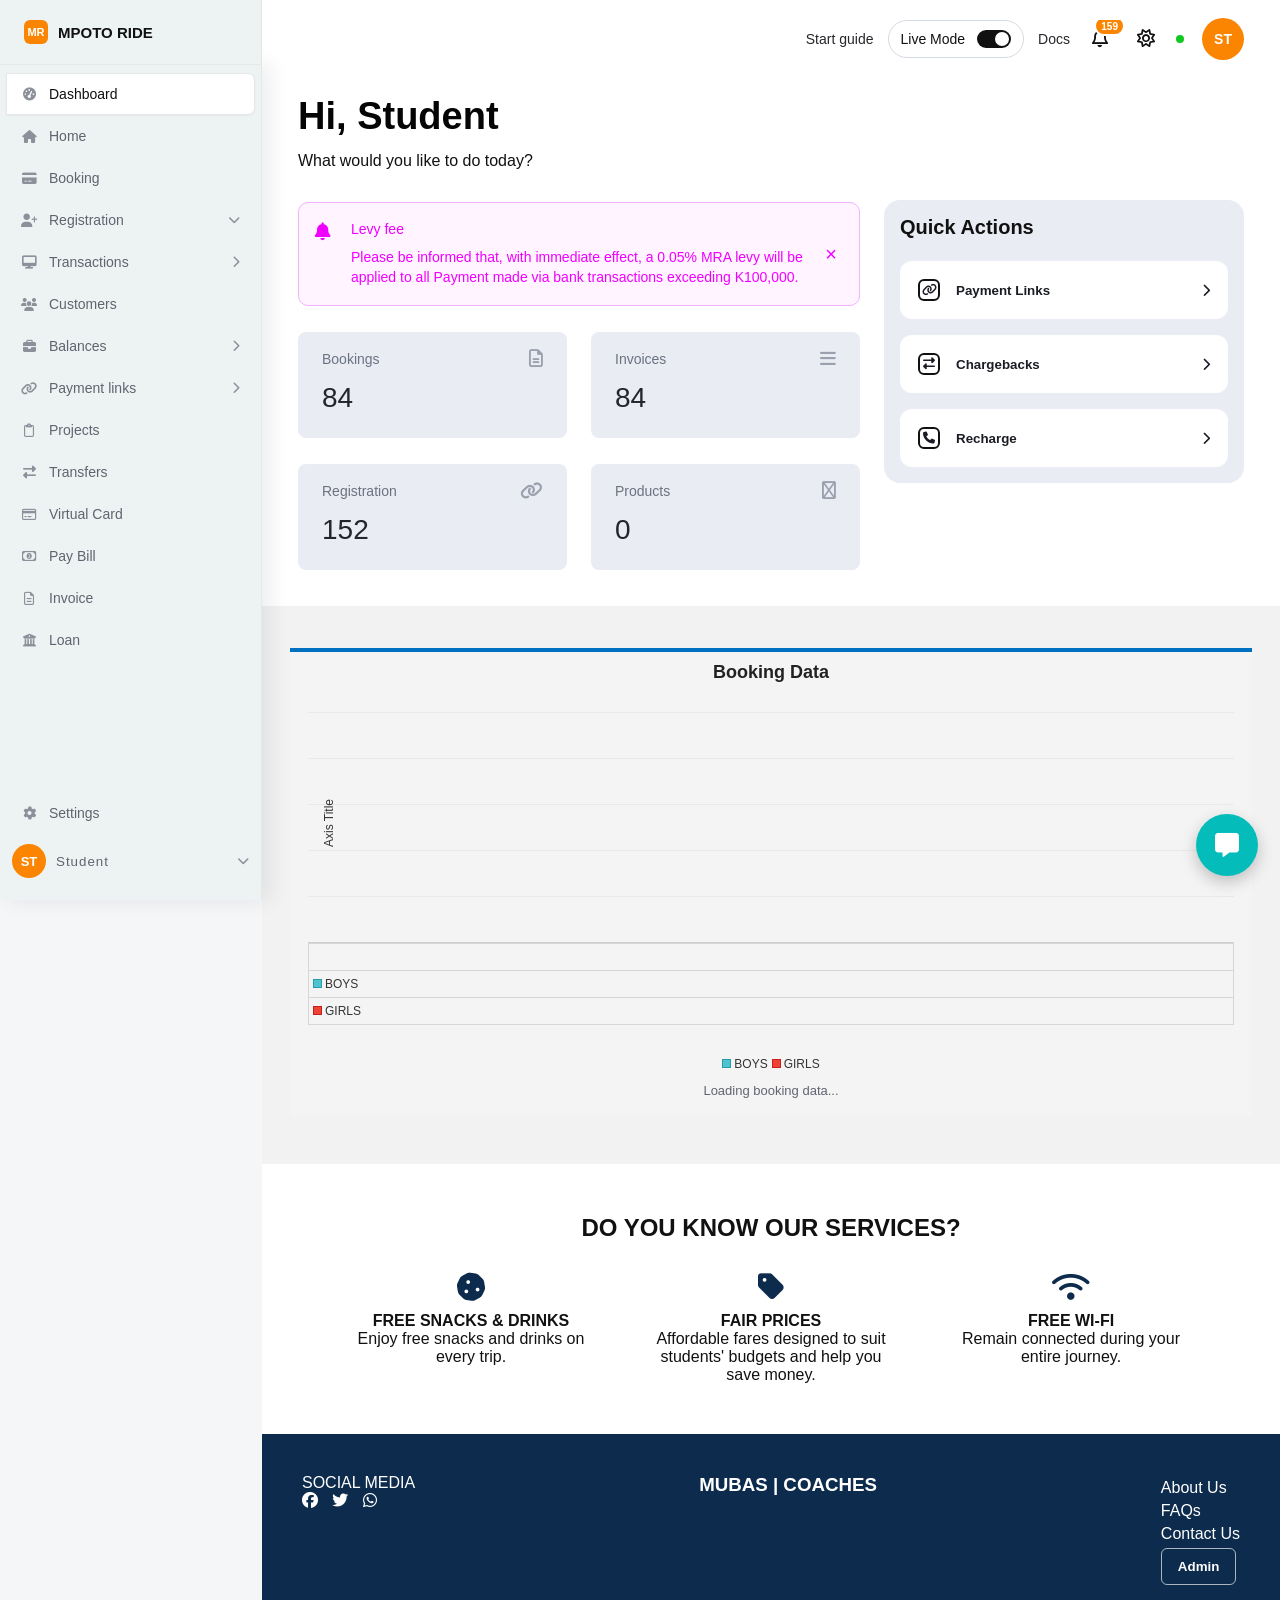
==== commit abb7c861: "Update homepage.html update homepage.html into main branch" ====
--- a/homepage.html
+++ b/homepage.html
@@ -1019,6 +1019,706 @@
   font-size:14px;
 }
 
+.invoice-page{
+  display:none;
+  min-height:100vh;
+  background:white;
+  padding:96px 28px 40px;
+  color:#111;
+}
+
+body.invoice-view-active .invoice-page{
+  display:block;
+}
+
+.invoice-shell{
+  width:100%;
+  max-width:1060px;
+  margin:0 auto;
+}
+
+.invoice-header{
+  display:flex;
+  justify-content:space-between;
+  align-items:flex-start;
+  gap:18px;
+  margin-bottom:28px;
+}
+
+.invoice-header h1{
+  font-size:38px;
+  line-height:1;
+  font-weight:900;
+}
+
+.invoice-create{
+  display:flex;
+  border:1px solid #dcdfe4;
+  border-radius:8px;
+  overflow:hidden;
+  background:white;
+  box-shadow:0 1px 2px rgba(15,23,42,0.06);
+}
+
+.invoice-create button{
+  border:none;
+  background:white;
+  min-height:42px;
+  padding:0 16px;
+  cursor:pointer;
+  font-size:14px;
+}
+
+.invoice-create button:first-child{
+  border-right:1px solid #dcdfe4;
+  font-size:22px;
+}
+
+.invoice-layout{
+  display:grid;
+  grid-template-columns:minmax(0, 1fr) 360px;
+  gap:24px;
+  align-items:start;
+}
+
+.invoice-summary{
+  display:grid;
+  grid-template-columns:repeat(2, minmax(0, 1fr));
+  gap:16px;
+  margin-bottom:24px;
+}
+
+.invoice-summary-card,
+.invoice-analytics-card,
+.invoice-card{
+  background:#e9ecf3;
+  border-radius:8px;
+}
+
+.invoice-summary-card{
+  min-height:102px;
+  padding:18px 26px;
+}
+
+.invoice-summary-card span{
+  display:flex;
+  justify-content:space-between;
+  color:#5f6470;
+  font-size:14px;
+  margin-bottom:14px;
+}
+
+.invoice-summary-card strong{
+  font-size:28px;
+  font-weight:500;
+}
+
+.invoice-list{
+  display:flex;
+  flex-direction:column;
+  gap:18px;
+}
+
+.invoice-card{
+  position:relative;
+  border:1px solid #d0d5dd;
+  background:#f5f6f9;
+  overflow:visible;
+}
+
+.invoice-card-main{
+  padding:18px;
+}
+
+.invoice-status-pill{
+  display:inline-flex;
+  align-items:center;
+  min-height:24px;
+  border-radius:6px;
+  background:#ffe0e4;
+  color:#ff1f1f;
+  padding:0 10px;
+  font-size:13px;
+  margin-bottom:12px;
+}
+
+.invoice-card-top{
+  display:flex;
+  justify-content:space-between;
+  gap:14px;
+}
+
+.invoice-amount{
+  font-size:30px;
+  font-weight:900;
+  margin-bottom:4px;
+}
+
+.invoice-route{
+  font-size:16px;
+  line-height:1.4;
+}
+
+.invoice-due{
+  text-align:right;
+  min-width:150px;
+  font-weight:700;
+}
+
+.invoice-email{
+  display:block;
+  font-weight:400;
+  color:#334155;
+  margin-top:18px;
+}
+
+.invoice-actions{
+  position:absolute;
+  top:18px;
+  right:18px;
+  display:flex;
+  gap:8px;
+}
+
+.invoice-icon-btn{
+  border:none;
+  width:40px;
+  height:34px;
+  border-radius:6px;
+  background:white;
+  color:#111;
+  cursor:pointer;
+}
+
+.invoice-timeline{
+  min-height:51px;
+  border-top:1px solid #d7dbe2;
+  display:flex;
+  align-items:center;
+  justify-content:center;
+  color:#555;
+  letter-spacing:1px;
+}
+
+.invoice-action-menu{
+  display:none;
+  position:absolute;
+  top:52px;
+  right:28px;
+  width:232px;
+  background:white;
+  border-radius:14px;
+  box-shadow:0 12px 30px rgba(15,23,42,0.18);
+  border:1px solid #e5e7eb;
+  z-index:20;
+  overflow:hidden;
+}
+
+.invoice-card.menu-open .invoice-action-menu{
+  display:block;
+}
+
+.invoice-action-date{
+  color:#7b8190;
+  padding:13px 24px;
+  border-bottom:1px solid #edf0f2;
+  font-size:14px;
+}
+
+.invoice-action-menu button{
+  width:100%;
+  min-height:39px;
+  border:none;
+  background:white;
+  color:#111;
+  display:flex;
+  align-items:center;
+  gap:14px;
+  padding:0 22px;
+  text-align:left;
+  cursor:pointer;
+  font-size:16px;
+}
+
+.invoice-action-menu button:hover{
+  background:#f6f7f9;
+}
+
+.invoice-action-menu .danger{
+  color:#ff1f1f;
+  border-top:1px solid #edf0f2;
+}
+
+.invoice-analytics-card{
+  min-height:455px;
+  padding:28px 12px 28px;
+  box-shadow:0 12px 26px rgba(15,23,42,0.08);
+}
+
+.invoice-chart-icon{
+  width:39px;
+  height:39px;
+  border-radius:50%;
+  background:white;
+  display:flex;
+  align-items:center;
+  justify-content:center;
+  margin:0 0 54px 12px;
+}
+
+.invoice-chart-lines{
+  height:200px;
+  margin:0 0 48px;
+  border-bottom:2px solid #8dbff3;
+  background:repeating-linear-gradient(to bottom, transparent 0, transparent 31px, #dfe3eb 32px);
+  position:relative;
+  overflow:hidden;
+}
+
+.invoice-chart-lines::before{
+  content:"";
+  position:absolute;
+  left:64px;
+  bottom:0;
+  width:118px;
+  height:172px;
+  background:rgba(123,211,230,0.27);
+  clip-path:polygon(0 100%, 16% 100%, 38% 10%, 55% 38%, 63% 52%, 71% 56%, 100% 100%);
+  border-left:4px solid #89d7e9;
+  border-top:4px solid #89d7e9;
+}
+
+.invoice-chart-lines::after{
+  content:"";
+  position:absolute;
+  left:88px;
+  bottom:0;
+  width:82px;
+  height:11px;
+  border-top:4px solid #8178e7;
+  border-radius:50%;
+}
+
+.invoice-analytics-card h2{
+  font-size:30px;
+  margin:0 14px 6px;
+}
+
+.invoice-analytics-card p{
+  margin:0 14px;
+  font-size:13px;
+}
+
+.invoice-empty{
+  color:#6b7280;
+  padding:18px;
+}
+
+.invoice-view-panel{
+  width:min(620px, 96vw);
+  background:#101010;
+  padding:10px;
+  max-height:92vh;
+  overflow:auto;
+}
+
+.invoice-document{
+  background:white;
+  color:#111;
+  min-height:760px;
+  padding:38px 52px;
+  border-left:8px solid #ef63e9;
+  border-right:8px solid #8af5bf;
+  border-top:8px solid #e9f7bb;
+}
+
+.invoice-doc-top{
+  display:grid;
+  grid-template-columns:1fr 1fr;
+  gap:24px;
+  margin-bottom:28px;
+}
+
+.invoice-logo{
+  width:90px;
+  height:90px;
+  border-radius:50%;
+  object-fit:cover;
+  margin-bottom:8px;
+}
+
+.invoice-doc-title{
+  font-size:20px;
+  margin-bottom:8px;
+}
+
+.invoice-doc-muted{
+  font-size:12px;
+  line-height:1.7;
+}
+
+.invoice-doc-amount{
+  align-self:center;
+}
+
+.invoice-doc-amount span{
+  display:block;
+  font-size:12px;
+}
+
+.invoice-doc-amount strong{
+  display:block;
+  font-size:27px;
+}
+
+.invoice-doc-parties{
+  display:grid;
+  grid-template-columns:1fr 1fr;
+  gap:28px;
+  margin-bottom:30px;
+}
+
+.invoice-doc-table{
+  width:100%;
+  border-collapse:collapse;
+  overflow:hidden;
+  border-radius:10px;
+  margin-bottom:14px;
+}
+
+.invoice-doc-table th,
+.invoice-doc-table td{
+  padding:12px 16px;
+  text-align:left;
+  border-bottom:1px solid #d1d5db;
+  font-size:12px;
+}
+
+.invoice-doc-table th{
+  background:#d1d5db;
+}
+
+.invoice-doc-totals{
+  display:grid;
+  grid-template-columns:1fr auto;
+  gap:10px;
+  max-width:220px;
+  margin-left:auto;
+  font-size:12px;
+}
+
+.invoice-memo{
+  margin-top:28px;
+  font-size:12px;
+  line-height:1.35;
+  max-width:430px;
+}
+
+.invoice-powered{
+  text-align:right;
+  margin-top:70px;
+  font-size:10px;
+  font-weight:bold;
+}
+
+.invoice-view-actions{
+  display:flex;
+  justify-content:flex-end;
+  gap:10px;
+  padding:12px 0 0;
+}
+
+.invoice-view-actions button{
+  border:none;
+  background:#04bdbb;
+  color:white;
+  border-radius:8px;
+  padding:10px 14px;
+  cursor:pointer;
+  font-weight:bold;
+}
+
+.chatbot-launch{
+  position:fixed;
+  right:22px;
+  bottom:24px;
+  width:62px;
+  height:62px;
+  border:none;
+  border-radius:50%;
+  background:#04bdbb;
+  color:white;
+  display:flex;
+  align-items:center;
+  justify-content:center;
+  font-size:24px;
+  cursor:pointer;
+  box-shadow:0 6px 16px rgba(0,0,0,0.22);
+  z-index:1600;
+}
+
+.chatbot-launch.is-open i{
+  transform:rotate(45deg);
+}
+
+.chatbot-panel{
+  display:none;
+  position:fixed;
+  right:82px;
+  bottom:82px;
+  width:410px;
+  max-width:calc(100vw - 18px);
+  height:500px;
+  max-height:calc(100vh - 100px);
+  background:white;
+  border:1px solid #e5e7eb;
+  border-radius:12px;
+  box-shadow:0 14px 34px rgba(15,23,42,0.18);
+  z-index:1590;
+  overflow:hidden;
+}
+
+.chatbot-panel.open{
+  display:flex;
+  flex-direction:column;
+}
+
+.chatbot-home,
+.chatbot-conversation{
+  display:none;
+  flex:1;
+  min-height:0;
+  flex-direction:column;
+}
+
+.chatbot-panel.home-mode .chatbot-home,
+.chatbot-panel.chat-mode .chatbot-conversation{
+  display:flex;
+}
+
+.chatbot-home{
+  background:#f8fbfa;
+}
+
+.chatbot-home-inner{
+  padding:38px 20px 0;
+  overflow:auto;
+  flex:1;
+}
+
+.chatbot-brand{
+  width:36px;
+  height:36px;
+  border-radius:6px;
+  background:#04bdbb;
+  color:white;
+  display:flex;
+  align-items:center;
+  justify-content:center;
+  font-weight:bold;
+  margin:0 0 80px 20px;
+}
+
+.chatbot-greeting{
+  text-align:center;
+  font-size:34px;
+  line-height:1.15;
+  margin-bottom:30px;
+}
+
+.chatbot-prompt-card{
+  background:white;
+  border:1px solid #dde2e8;
+  border-radius:10px;
+  min-height:76px;
+  padding:18px 20px;
+  display:flex;
+  align-items:center;
+  justify-content:space-between;
+  gap:16px;
+  box-shadow:0 2px 8px rgba(15,23,42,0.08);
+  cursor:pointer;
+}
+
+.chatbot-search{
+  margin-top:16px;
+  min-height:52px;
+  border-radius:26px;
+  background:#eef1f4;
+  display:flex;
+  align-items:center;
+  justify-content:space-between;
+  padding:0 18px;
+  font-weight:bold;
+}
+
+.chatbot-tabs{
+  min-height:92px;
+  border-top:1px solid #dfe4ec;
+  display:grid;
+  grid-template-columns:1fr 1fr;
+  background:white;
+}
+
+.chatbot-tab{
+  border:none;
+  background:transparent;
+  color:#5f6470;
+  cursor:pointer;
+  display:flex;
+  flex-direction:column;
+  align-items:center;
+  justify-content:center;
+  gap:8px;
+}
+
+.chatbot-tab.active{
+  color:#04bdbb;
+}
+
+.chatbot-header{
+  min-height:69px;
+  display:grid;
+  grid-template-columns:48px 36px 1fr 48px;
+  align-items:center;
+  border-bottom:1px solid #e5e7eb;
+  padding:0 14px;
+  gap:8px;
+}
+
+.chatbot-back,
+.chatbot-menu,
+.chatbot-send{
+  border:none;
+  background:transparent;
+  cursor:pointer;
+  color:#111;
+  font-size:18px;
+}
+
+.chatbot-header-logo{
+  width:32px;
+  height:32px;
+  border-radius:6px;
+  background:#04bdbb;
+  color:white;
+  display:flex;
+  align-items:center;
+  justify-content:center;
+  font-weight:bold;
+}
+
+.chatbot-title{
+  font-size:18px;
+  font-weight:bold;
+}
+
+.chatbot-messages{
+  flex:1;
+  min-height:0;
+  overflow:auto;
+  padding:20px 18px;
+  display:flex;
+  flex-direction:column;
+  gap:16px;
+}
+
+.chatbot-message-row{
+  display:flex;
+  gap:12px;
+  align-items:flex-start;
+}
+
+.chatbot-message-row.user{
+  justify-content:flex-end;
+}
+
+.chatbot-mini-logo{
+  width:24px;
+  height:24px;
+  border-radius:5px;
+  background:#04bdbb;
+  color:white;
+  display:flex;
+  align-items:center;
+  justify-content:center;
+  font-size:12px;
+  font-weight:bold;
+  flex:0 0 auto;
+}
+
+.chatbot-bubble{
+  max-width:78%;
+  border-radius:10px;
+  background:#eef1f4;
+  padding:13px 14px;
+  font-size:14px;
+  line-height:1.35;
+}
+
+.chatbot-message-row.user .chatbot-bubble{
+  background:#cbf5f3;
+}
+
+.chatbot-meta{
+  color:#5f6470;
+  font-size:11px;
+  margin-top:6px;
+}
+
+.chatbot-composer{
+  min-height:68px;
+  padding:10px 16px;
+}
+
+.chatbot-input-shell{
+  min-height:50px;
+  border:3px solid #cce3ff;
+  border-radius:28px;
+  display:grid;
+  grid-template-columns:1fr 32px 32px 32px;
+  align-items:center;
+  gap:4px;
+  padding:0 10px 0 14px;
+}
+
+.chatbot-input-shell input{
+  border:none;
+  outline:none;
+  background:transparent;
+  min-width:0;
+  font-size:13px;
+}
+
+@media print{
+  body.printing-invoice *{
+    visibility:hidden !important;
+  }
+
+  body.printing-invoice #invoiceDocument,
+  body.printing-invoice #invoiceDocument *{
+    visibility:visible !important;
+  }
+
+  body.printing-invoice #invoiceDocument{
+    position:absolute;
+    left:0;
+    top:0;
+    width:100%;
+    min-height:100vh;
+    border-left:8px solid #ef63e9;
+    border-right:8px solid #8af5bf;
+    border-top:8px solid #e9f7bb;
+    box-shadow:none;
+  }
+
+  body.printing-invoice .invoice-view-actions,
+  body.printing-invoice .chatbot-launch,
+  body.printing-invoice .chatbot-panel{
+    display:none !important;
+  }
+}
+
 #pickup{
   display:none;
 }
@@ -1105,6 +1805,11 @@
 body.customers-view-active .booking-chart-section,
 body.customers-view-active .why,
 body.customers-view-active footer,
+body.invoice-view-active .hero,
+body.invoice-view-active .section,
+body.invoice-view-active .booking-chart-section,
+body.invoice-view-active .why,
+body.invoice-view-active footer,
 body.booking-view-active .hero,
 body.booking-view-active .booking-chart-section,
 body.booking-view-active .why,
@@ -2274,6 +2979,54 @@
   color:#f5f7fa;
 }
 
+body.dark-mode .invoice-page,
+body.dark-mode .chatbot-panel,
+body.dark-mode .chatbot-tabs,
+body.dark-mode .invoice-action-menu,
+body.dark-mode .invoice-action-menu button,
+body.dark-mode .invoice-create,
+body.dark-mode .invoice-create button{
+  background:#101418;
+  color:#f5f7fa;
+}
+
+body.dark-mode .invoice-summary-card,
+body.dark-mode .invoice-card,
+body.dark-mode .invoice-analytics-card,
+body.dark-mode .chatbot-home,
+body.dark-mode .chatbot-prompt-card,
+body.dark-mode .chatbot-search,
+body.dark-mode .chatbot-bubble{
+  background:#171d24;
+  color:#f5f7fa;
+}
+
+body.dark-mode .invoice-email,
+body.dark-mode .invoice-summary-card span,
+body.dark-mode .invoice-empty,
+body.dark-mode .chatbot-meta,
+body.dark-mode .chatbot-tab{
+  color:#aab4c0;
+}
+
+body.dark-mode .invoice-card,
+body.dark-mode .invoice-action-menu,
+body.dark-mode .chatbot-panel,
+body.dark-mode .chatbot-header,
+body.dark-mode .chatbot-tabs,
+body.dark-mode .chatbot-prompt-card{
+  border-color:#303946;
+}
+
+body.dark-mode .invoice-icon-btn,
+body.dark-mode .invoice-chart-icon,
+body.dark-mode .chatbot-back,
+body.dark-mode .chatbot-menu,
+body.dark-mode .chatbot-send{
+  background:#101418;
+  color:#f5f7fa;
+}
+
 body.dark-mode .form-field{
   border-color:#384353;
 }
@@ -2511,7 +3264,8 @@
 
   .loan-page,
   .bill-page,
-  .customers-page{
+  .customers-page,
+  .invoice-page{
     margin-left:262px;
     padding:68px 12px 28px;
   }
@@ -2555,6 +3309,10 @@
     align-items:flex-start;
   }
 
+  .invoice-layout{
+    grid-template-columns:1fr;
+  }
+
   .loan-metrics{
     border-left:none;
     border-top:1px solid #e1e6ee;
@@ -2658,6 +3416,10 @@
     padding:82px 14px 28px;
   }
 
+  .invoice-page{
+    padding:82px 14px 28px;
+  }
+
   .customers-header{
     flex-direction:column;
   }
@@ -2668,6 +3430,45 @@
 
   .customers-total-card{
     width:100%;
+  }
+
+  .invoice-header{
+    flex-direction:column;
+  }
+
+  .invoice-summary,
+  .invoice-card-top,
+  .invoice-doc-top,
+  .invoice-doc-parties{
+    grid-template-columns:1fr;
+  }
+
+  .invoice-card-top{
+    display:block;
+  }
+
+  .invoice-due{
+    text-align:left;
+    margin-top:16px;
+  }
+
+  .invoice-actions{
+    position:static;
+    margin-top:16px;
+  }
+
+  .invoice-action-menu{
+    right:12px;
+  }
+
+  .invoice-document{
+    padding:26px 20px;
+  }
+
+  .chatbot-panel{
+    right:8px;
+    bottom:84px;
+    width:calc(100vw - 16px);
   }
 
   .bill-workspace,
@@ -2798,7 +3599,7 @@
     <li><a href="#" onclick="closeMobileMenu()"><i class="fas fa-exchange-alt"></i><span>Transfers</span></a></li>
     <li><a href="#" onclick="closeMobileMenu()"><i class="far fa-credit-card"></i><span>Virtual Card</span></a></li>
     <li><a href="#" onclick="openBillDashboard()"><i class="far fa-money-bill-alt"></i><span>Pay Bill</span></a></li>
-    <li><a href="#" onclick="closeMobileMenu()"><i class="far fa-file-alt"></i><span>Invoice</span></a></li>
+    <li><a href="#" onclick="openInvoicePage()"><i class="far fa-file-alt"></i><span>Invoice</span></a></li>
     <li><a href="#" onclick="openLoanDashboard()"><i class="fas fa-university"></i><span>Loan</span></a></li>
     <li class="mobile-menu-spacer" aria-hidden="true"></li>
     <li><a href="#" onclick="closeMobileMenu()"><i class="fas fa-cog"></i><span>Settings</span></a></li>
@@ -2820,14 +3621,14 @@
   <div class="dashboard-wrap">
     <div class="dashboard-layout">
       <div class="dashboard-main">
-        <h1 class="dashboard-greeting">Hello, <span id="dashboardUserName">Student</span></h1>
+        <h1 class="dashboard-greeting">Hi, <span id="dashboardUserName">Student</span></h1>
         <p class="dashboard-subtitle">What would you like to do today?</p>
 
         <div class="levy-alert" id="levyAlert">
           <i class="fas fa-bell"></i>
           <div>
             <h3>Levy fee</h3>
-            <p>Please be informed that, a 10.05% is part of the transport and MRA levy will be applied to all Payment made via bank transactions exceeding K100,000.</p>
+            <p>Please be informed that, with immediate effect, a 0.05% MRA levy will be applied to all Payment made via bank transactions exceeding K100,000.</p>
           </div>
           <button class="alert-close" type="button" onclick="closeLevyAlert()" aria-label="Close levy notice">&times;</button>
         </div>
@@ -2925,6 +3726,9 @@
 </section>
 
 <section class="section" id="pickup">
+  <h2>PICK-UP AREA | LOCATION</h2>
+  <p>Check your location and book your seat today</p>
+
   <div class="cards">
     <div class="card">
       <img src="https://media-cdn.tripadvisor.com/media/photo-s/1b/53/fc/f4/karonga-malawi-its-malawi.jpg" alt="Karonga">
@@ -2959,7 +3763,7 @@
       </div>
     </div>
     <div class="card">
-      <img src="https://malawi24.com/wp-content/uploads/2024/09/Mzimba-Police-Station.jpg" alt="Mzimba">
+      <img src="https://www.yonecofm.com/wp-content/uploads/2019/07/Mzuzu-city_edited.jpg" alt="Mzuzu">
       <div class="card-body">
         <h3>Mzimba</h3>
         <div class="bottom">
@@ -3002,7 +3806,7 @@
       </div>
     </div>
     <div class="card">
-      <img src="https://www.malawitourism.com/wp-content/uploads/2018/12/IMG_1672-1920x720.jpg" alt="Nkhotakota">
+      <img src="https://www.malawitourism.com/wp-content/uploads/2020/03/KK-Arial-Johan-DJI_0139-cropped-1220x800.jpg" alt="Dwangwa">
       <div class="card-body">
         <h3>Nkhotakota</h3>
         <div class="bottom">
@@ -3099,6 +3903,46 @@
           </tr>
         </tbody>
       </table>
+    </div>
+  </div>
+</main>
+
+<main id="invoicePage" class="invoice-page" aria-live="polite">
+  <div class="invoice-shell">
+    <div class="invoice-header">
+      <h1>Invoice</h1>
+      <div class="invoice-create">
+        <button type="button" onclick="openBooking('Invoice')">+</button>
+        <button type="button" onclick="openBooking('Invoice')">Create Invoice</button>
+      </div>
+    </div>
+
+    <div class="invoice-layout">
+      <section>
+        <div class="invoice-summary">
+          <div class="invoice-summary-card">
+            <span>Total Paid <i class="far fa-money-bill-alt"></i></span>
+            <strong id="invoicePaidCount">0</strong>
+          </div>
+          <div class="invoice-summary-card">
+            <span>Total Unpaid <i class="fas fa-coins"></i></span>
+            <strong id="invoiceUnpaidCount">0</strong>
+          </div>
+        </div>
+
+        <div class="invoice-list" id="invoiceList">
+          <div class="invoice-empty">Loading invoices...</div>
+        </div>
+      </section>
+
+      <aside class="invoice-analytics-card">
+        <div class="invoice-chart-icon">
+          <i class="far fa-chart-bar"></i>
+        </div>
+        <div class="invoice-chart-lines" aria-hidden="true"></div>
+        <h2>Analytics</h2>
+        <p>Track your paid and unpaid invoices</p>
+      </aside>
     </div>
   </div>
 </main>
@@ -3200,10 +4044,6 @@
       </aside>
     </div>
   </div>
-
-  <button class="bill-chat-button" type="button" aria-label="Open bill chat">
-    <i class="fas fa-comment-alt"></i>
-  </button>
 </main>
 
 <main id="loanPage" class="loan-page" aria-live="polite">
@@ -3236,7 +4076,7 @@
           </div>
           <div class="loan-capital-badge">
             <span>Get Capital Up To:</span>
-            <strong>MK 1,000,000</strong>
+            <strong>MK 20,000,000</strong>
           </div>
         </aside>
       </div>
@@ -3294,19 +4134,19 @@
             </div>
             <div class="loan-step-label">Step 1 of 1</div>
             <h2>Accept Loan Terms</h2>
-            <p>Review and accept the MpotoRide Capital terms and conditions to continue.</p>
+            <p>Review and accept the PayChangu Capital terms and conditions to continue.</p>
 
             <button class="loan-terms-toggle" type="button" onclick="toggleLoanTermsDetails()" aria-expanded="false" id="loanTermsToggle">
               <span>Loan Terms & Conditions</span>
               <i class="fas fa-chevron-down"></i>
             </button>
             <div class="loan-terms-details" id="loanTermsDetails">
-              By applying for a loan, you agree to provide accurate information, repay on the agreed dates, accept any approved repayment schedule, and follow all rules and regulations for MpotoRide Capital loan services.
+              By applying for a loan, you agree to provide accurate information, repay on the agreed dates, accept any approved repayment schedule, and follow all rules and regulations for PayChangu Capital loan services.
             </div>
 
             <label class="loan-terms-check">
               <input type="checkbox" id="loanTermsAccept" onchange="updateLoanTermsButton()">
-              <span>I have read and agree to the MpotoRide Capital terms and conditions.</span>
+              <span>I have read and agree to the PayChangu Capital terms and conditions.</span>
             </label>
 
             <button class="loan-primary-btn" id="loanTermsContinue" type="button" onclick="acceptLoanTerms()" disabled>Accept & Continue</button>
@@ -3350,7 +4190,7 @@
           </div>
 
           <div class="loan-offer-warning">
-            No loan offers available at this time. Please continue trusting us to improve your eligibility.
+            No loan offers available at this time. Please continue transacting to improve your eligibility.
           </div>
 
           <p class="loan-complete-note">Complete all steps above to apply</p>
@@ -3378,10 +4218,6 @@
       </div>
     </section>
   </div>
-
-  <button class="loan-chat-button" type="button" aria-label="Open loan chat">
-    <i class="fas fa-comment-alt"></i>
-  </button>
 </main>
 
 <div id="bookingForm" class="modal">
@@ -3440,6 +4276,84 @@
     <div class="form-actions">
       <button type="button" class="cancel-btn" onclick="closeForm()">Cancel</button>
       <button type="button" class="continue-btn" onclick="submitBooking()">Continue</button>
+    </div>
+  </div>
+</div>
+
+<div id="invoiceViewModal" class="modal">
+  <div class="invoice-view-panel">
+    <div class="invoice-document" id="invoiceDocument">
+      <div class="invoice-doc-top">
+        <div>
+          <img class="invoice-logo" id="invoiceDocLogo" src="https://encrypted-tbn0.gstatic.com/images?q=tbn:ANd9GcR6nE2K3o2qmswqL2M2Axg4O7BCytAAMiSU2w&s" alt="Mpoto Ride">
+          <div class="invoice-doc-title">Invoice</div>
+          <div class="invoice-doc-muted">
+            <div>No. <span id="invoiceDocNumber">0000</span></div>
+            <div>Invoice Date: <span id="invoiceDocDate">N/A</span></div>
+          </div>
+        </div>
+        <div class="invoice-doc-amount">
+          <span>Amount Due:</span>
+          <strong id="invoiceDocAmount">MK0</strong>
+          <span>Payment Due Date:</span>
+          <b id="invoiceDocDue">N/A</b>
+        </div>
+      </div>
+
+      <div class="invoice-doc-parties">
+        <div>
+          <div class="invoice-doc-muted">
+            <b>From:</b><br>
+            MPOTO RIDE<br>
+            peleradahan09@gmail.com
+          </div>
+        </div>
+        <div>
+          <div class="invoice-doc-muted">
+            <b>Billed To:</b><br>
+            <span id="invoiceDocPassenger">Passenger</span><br>
+            <span id="invoiceDocEmail">No email</span><br>
+            Seat: <span id="invoiceDocSeat">N/A</span>
+          </div>
+        </div>
+      </div>
+
+      <table class="invoice-doc-table">
+        <thead>
+          <tr>
+            <th>Item(s)</th>
+            <th>Qty</th>
+            <th>Price</th>
+            <th>Amount</th>
+          </tr>
+        </thead>
+        <tbody>
+          <tr>
+            <td id="invoiceDocItem">Booking</td>
+            <td>1</td>
+            <td id="invoiceDocPrice">MK0</td>
+            <td id="invoiceDocLineAmount">MK0</td>
+          </tr>
+        </tbody>
+      </table>
+
+      <div class="invoice-doc-totals">
+        <span>Sub total:</span>
+        <strong id="invoiceDocSubtotal">MK0</strong>
+        <span>Total:</span>
+        <strong id="invoiceDocTotal">MK0</strong>
+      </div>
+
+      <div class="invoice-memo">
+        <b>Memo:</b><br>
+        <span id="invoiceDocMemo">Your booking has been successfully confirmed.</span>
+      </div>
+
+      <div class="invoice-powered">Invoice powered by MpotoRide</div>
+    </div>
+    <div class="invoice-view-actions">
+      <button type="button" onclick="downloadCurrentInvoicePdf()">Download PDF</button>
+      <button type="button" onclick="closeInvoiceView()">Close</button>
     </div>
   </div>
 </div>
@@ -3454,6 +4368,65 @@
     <div id="adminBookingsList" class="admin-table-wrap"></div>
   </div>
 </div>
+
+<section class="chatbot-panel home-mode" id="chatbotPanel" aria-label="MpotoRide Bot">
+  <div class="chatbot-home">
+    <div class="chatbot-home-inner">
+      <div class="chatbot-brand">M</div>
+      <h2 class="chatbot-greeting">Hi <span id="chatbotHomeName">Student</span> 👋</h2>
+      <button class="chatbot-prompt-card" type="button" onclick="openChatConversation()">
+        <span><b>MpotoRide Bot</b> here<br>How can I help you today?</span>
+        <i class="fas fa-paper-plane"></i>
+      </button>
+      <div class="chatbot-search">
+        <span>Search for help</span>
+        <i class="fas fa-search"></i>
+      </div>
+    </div>
+    <div class="chatbot-tabs">
+      <button class="chatbot-tab active" type="button" onclick="showChatHome()">
+        <i class="fas fa-home"></i>
+        <span>Home</span>
+      </button>
+      <button class="chatbot-tab" type="button" onclick="openChatConversation()">
+        <i class="far fa-question-circle"></i>
+        <span>Help</span>
+      </button>
+    </div>
+  </div>
+
+  <div class="chatbot-conversation">
+    <div class="chatbot-header">
+      <button class="chatbot-back" type="button" onclick="showChatHome()" aria-label="Back">
+        <i class="fas fa-chevron-left"></i>
+      </button>
+      <div class="chatbot-header-logo">M</div>
+      <div class="chatbot-title">MpotoRide Bot</div>
+      <button class="chatbot-menu" type="button" aria-label="Chat menu">
+        <i class="fas fa-ellipsis-h"></i>
+      </button>
+    </div>
+    <div class="chatbot-messages" id="chatbotMessages"></div>
+    <form class="chatbot-composer" onsubmit="sendChatbotMessage(event)">
+      <div class="chatbot-input-shell">
+        <input id="chatbotInput" type="text" placeholder="Enter your message here..." autocomplete="off">
+        <button class="chatbot-send" type="button" aria-label="Emoji">
+          <i class="far fa-smile"></i>
+        </button>
+        <button class="chatbot-send" type="button" aria-label="Attach">
+          <i class="fas fa-paperclip"></i>
+        </button>
+        <button class="chatbot-send" type="submit" aria-label="Send">
+          <i class="fas fa-paper-plane"></i>
+        </button>
+      </div>
+    </form>
+  </div>
+</section>
+
+<button class="chatbot-launch" id="chatbotLaunch" type="button" onclick="toggleChatbot()" aria-label="Open MpotoRide Bot">
+  <i class="fas fa-comment-alt"></i>
+</button>
 
 <script type="module">
 import { initializeApp } from "https://www.gstatic.com/firebasejs/12.12.0/firebase-app.js";
@@ -3466,6 +4439,8 @@
   doc,
   getDoc,
   getDocs,
+  updateDoc,
+  deleteDoc,
   getCountFromServer,
   query,
   orderBy
@@ -3483,8 +4458,10 @@
 const app = initializeApp(firebaseConfig);
 const auth = getAuth(app);
 const db = getFirestore(app);
-let registeredStudentCount = 159;
+let registeredStudentCount = 0;
 let cachedCustomers = [];
+let cachedInvoices = [];
+let currentInvoice = null;
 const bookingChartLocations = [
   { label: "CHITIPA", aliases: ["CHITIPA"] },
   { label: "KARONGA", aliases: ["KARONGA"] },
@@ -3560,6 +4537,7 @@
   const mobileAccountName = document.getElementById("mobileAccountName");
   const mobileAccountFullName = document.getElementById("mobileAccountFullName");
   const billSummaryCustomer = document.getElementById("billSummaryCustomer");
+  const chatbotHomeName = document.getElementById("chatbotHomeName");
   const displayName = name || "Student";
   const initials = getInitials(displayName, user?.email);
 
@@ -3574,6 +4552,8 @@
   if (mobileAccountName) mobileAccountName.textContent = displayName;
   if (mobileAccountFullName) mobileAccountFullName.textContent = displayName;
   if (billSummaryCustomer) billSummaryCustomer.textContent = displayName;
+  if (chatbotHomeName) chatbotHomeName.textContent = displayName;
+  window.currentDashboardUserName = displayName;
 }
 
 function updateStudentCountBadge(count) {
@@ -3722,7 +4702,7 @@
     renderBookingChart(totals);
 
     if (status) {
-      status.textContent = "Unable to load booking chart data. Check Firestore permissions.";
+      status.textContent = "Unable to load booking chart data. Check MpotoRide permissions.";
     }
   }
 }
@@ -3831,8 +4811,320 @@
     console.error("Customers load error:", error);
 
     if (tableBody) {
-      tableBody.innerHTML = '<tr><td colspan="5" class="customers-status">Unable to load customers. Check Firestore permissions.</td></tr>';
+      tableBody.innerHTML = '<tr><td colspan="5" class="customers-status">Unable to load customers. Check MpotoRide permissions.</td></tr>';
     }
+  }
+};
+
+function normalizeInvoiceAmount(value) {
+  const numberValue = Number(String(value ?? "").replace(/[^0-9.]/g, ""));
+  return numberValue > 0 ? numberValue : 10000;
+}
+
+function formatMoney(value) {
+  return `MK${Number(value || 0).toLocaleString()}`;
+}
+
+function getInvoiceStatus(booking) {
+  const status = String(booking.invoiceStatus || booking.paymentStatus || booking.status || "").toLowerCase();
+  return status === "paid" ? "paid" : "outstanding";
+}
+
+function getInvoiceDueDate(booking) {
+  if (booking.dueDate) return booking.dueDate;
+  if (booking.date) return booking.date;
+
+  const dueDate = new Date();
+  dueDate.setDate(dueDate.getDate() + 30);
+  return dueDate.toISOString().slice(0, 10);
+}
+
+function getPassengerName(booking) {
+  const fullName = `${booking.firstName || ""} ${booking.lastName || ""}`.trim();
+  return booking.passengerName || booking.name || fullName || "Passenger";
+}
+
+function getInvoiceEmail(booking, user) {
+  return booking.email || booking.userEmail || booking.passengerEmail || user?.email || "";
+}
+
+function bookingBelongsToUser(booking, user) {
+  if (!user) return false;
+  const bookingEmail = String(booking.email || booking.userEmail || booking.passengerEmail || "").toLowerCase();
+
+  return booking.userId === user.uid ||
+    booking.uid === user.uid ||
+    (bookingEmail && bookingEmail === String(user.email || "").toLowerCase());
+}
+
+function getInvoiceCreatedDate(invoice) {
+  return invoice.createdAtRaw?.toDate ? invoice.createdAtRaw.toDate().toLocaleDateString() : "N/A";
+}
+
+function getInvoiceSortTime(invoice) {
+  if (invoice.createdAtRaw?.toDate) {
+    return invoice.createdAtRaw.toDate().getTime();
+  }
+
+  const dueDate = new Date(invoice.dueDate).getTime();
+  return Number.isNaN(dueDate) ? 0 : dueDate;
+}
+
+function buildInvoiceFromBooking(bookingDoc, user) {
+  const booking = bookingDoc.data();
+  const amount = normalizeInvoiceAmount(booking.invoiceAmount || booking.amount || booking.price || booking.deposit);
+  const passenger = getPassengerName(booking);
+  const dueDate = getInvoiceDueDate(booking);
+  const item = booking.registrationType || booking.type || booking.location || "Booking";
+
+  return {
+    id: bookingDoc.id,
+    number: booking.invoiceNumber || bookingDoc.id.slice(0, 4).toUpperCase(),
+    amount,
+    status: getInvoiceStatus(booking),
+    passenger,
+    email: getInvoiceEmail(booking, user),
+    location: booking.location || "MUBAS",
+    seat: booking.seat || booking.seatNumber || "N/A",
+    travelDate: booking.date || "N/A",
+    dueDate,
+    item,
+    createdAtRaw: booking.createdAt,
+    createdAt: formatCreatedAt(booking.createdAt),
+    memo: `Dear ${passenger}, your booking has been successfully confirmed for the transport service from ${booking.location || "your pickup area"} to MUBAS dated ${booking.date || "your selected date"}. You have booked seat ${booking.seat || booking.seatNumber || "N/A"}. Kindly present this message upon boarding as proof of your reservation. Please ensure you arrive at the departure point on time to avoid any inconvenience.`
+  };
+}
+
+function renderInvoiceCard(invoice) {
+  return `
+    <article class="invoice-card" data-invoice-id="${escapeHtml(invoice.id)}">
+      <div class="invoice-card-main">
+        <span class="invoice-status-pill">${invoice.status === "paid" ? "Paid" : "Outstanding"}</span>
+        <div class="invoice-card-top">
+          <div>
+            <div class="invoice-amount">${formatMoney(invoice.amount)}.00</div>
+            <div class="invoice-route">MPOTO RIDE to ${escapeHtml(invoice.passenger.toUpperCase())}</div>
+          </div>
+          <div class="invoice-due">
+            <div>${escapeHtml(formatShortDate(invoice.dueDate))}</div>
+            <span class="invoice-email">${escapeHtml(invoice.email || "No email")}</span>
+          </div>
+        </div>
+        <div class="invoice-actions">
+          <button class="invoice-icon-btn" type="button" onclick="editInvoice('${escapeHtml(invoice.id)}')" aria-label="Edit invoice">
+            <i class="far fa-edit"></i>
+          </button>
+          <button class="invoice-icon-btn" type="button" onclick="toggleInvoiceMenu('${escapeHtml(invoice.id)}')" aria-label="Invoice menu">
+            <i class="fas fa-ellipsis-h"></i>
+          </button>
+        </div>
+      </div>
+      <button class="invoice-timeline" type="button" onclick="viewInvoice('${escapeHtml(invoice.id)}')">Show timeline</button>
+      <div class="invoice-action-menu">
+        <div class="invoice-action-date">Created ${escapeHtml(getInvoiceCreatedDate(invoice))}</div>
+        <button type="button" onclick="editInvoice('${escapeHtml(invoice.id)}')"><i class="far fa-compass"></i>Edit invoice</button>
+        <button type="button" onclick="markInvoiceAsPaid('${escapeHtml(invoice.id)}')"><i class="far fa-check-circle"></i>Mark as paid</button>
+        <button type="button" onclick="viewInvoice('${escapeHtml(invoice.id)}')"><i class="far fa-eye"></i>View invoice</button>
+        <button type="button" onclick="emailInvoice('${escapeHtml(invoice.id)}')"><i class="far fa-envelope"></i>Email invoice</button>
+        <button type="button" onclick="downloadInvoicePdf('${escapeHtml(invoice.id)}')"><i class="far fa-file-pdf"></i>Download PDF</button>
+        <button type="button" onclick="copyInvoiceUrl('${escapeHtml(invoice.id)}')"><i class="far fa-share-square"></i>Copy URL</button>
+        <button type="button" onclick="turnOffInvoiceReminders('${escapeHtml(invoice.id)}')"><i class="far fa-bell-slash"></i>Turn off reminders</button>
+        <button class="danger" type="button" onclick="deleteInvoice('${escapeHtml(invoice.id)}')"><i class="far fa-times-circle"></i>Permanently delete</button>
+      </div>
+    </article>
+  `;
+}
+
+function renderInvoices() {
+  const invoiceList = document.getElementById("invoiceList");
+  const paidCount = document.getElementById("invoicePaidCount");
+  const unpaidCount = document.getElementById("invoiceUnpaidCount");
+
+  if (!invoiceList) return;
+
+  const paidInvoices = cachedInvoices.filter((invoice) => invoice.status === "paid");
+  const unpaidInvoices = cachedInvoices.filter((invoice) => invoice.status !== "paid");
+
+  if (paidCount) paidCount.textContent = String(paidInvoices.length);
+  if (unpaidCount) unpaidCount.textContent = String(unpaidInvoices.length);
+
+  invoiceList.innerHTML = cachedInvoices.length
+    ? cachedInvoices.map(renderInvoiceCard).join("")
+    : '<div class="invoice-empty">No invoices found for this account yet.</div>';
+}
+
+window.loadInvoicePageData = async function () {
+  const invoiceList = document.getElementById("invoiceList");
+  const user = auth.currentUser;
+
+  if (invoiceList) {
+    invoiceList.innerHTML = '<div class="invoice-empty">Loading invoices...</div>';
+  }
+
+  if (!user) {
+    if (invoiceList) invoiceList.innerHTML = '<div class="invoice-empty">Please log in to view invoices.</div>';
+    return;
+  }
+
+  try {
+    const bookingSnapshots = await getDocs(collection(db, "bookings"));
+    const matchingInvoices = bookingSnapshots.docs
+      .filter((bookingDoc) => bookingBelongsToUser(bookingDoc.data(), user))
+      .map((bookingDoc) => buildInvoiceFromBooking(bookingDoc, user))
+      .sort((a, b) => getInvoiceSortTime(b) - getInvoiceSortTime(a));
+
+    cachedInvoices = matchingInvoices.slice(0, 1);
+    renderInvoices();
+  } catch (error) {
+    console.error("Invoice load error:", error);
+    if (invoiceList) invoiceList.innerHTML = '<div class="invoice-empty">Unable to load invoices. Check MpotoRide permissions.</div>';
+  }
+};
+
+function findInvoice(invoiceId) {
+  return cachedInvoices.find((invoice) => invoice.id === invoiceId);
+}
+
+function setInvoiceDocument(invoice) {
+  currentInvoice = invoice;
+  document.getElementById("invoiceDocNumber").textContent = invoice.number;
+  document.getElementById("invoiceDocDate").textContent = new Date().toLocaleDateString();
+  document.getElementById("invoiceDocAmount").textContent = formatMoney(invoice.amount);
+  document.getElementById("invoiceDocDue").textContent = formatShortDate(invoice.dueDate);
+  document.getElementById("invoiceDocPassenger").textContent = invoice.passenger.toUpperCase();
+  document.getElementById("invoiceDocEmail").textContent = invoice.email || "No email";
+  document.getElementById("invoiceDocSeat").textContent = invoice.seat || "N/A";
+  document.getElementById("invoiceDocItem").textContent = invoice.item.toUpperCase();
+  document.getElementById("invoiceDocPrice").textContent = formatMoney(invoice.amount);
+  document.getElementById("invoiceDocLineAmount").textContent = formatMoney(invoice.amount);
+  document.getElementById("invoiceDocSubtotal").textContent = formatMoney(invoice.amount);
+  document.getElementById("invoiceDocTotal").textContent = formatMoney(invoice.amount);
+  document.getElementById("invoiceDocMemo").textContent = invoice.memo;
+}
+
+window.toggleInvoiceMenu = function (invoiceId) {
+  document.querySelectorAll(".invoice-card").forEach((card) => {
+    card.classList.toggle("menu-open", card.dataset.invoiceId === invoiceId && !card.classList.contains("menu-open"));
+  });
+};
+
+window.viewInvoice = function (invoiceId) {
+  const invoice = findInvoice(invoiceId);
+
+  if (!invoice) return;
+
+  setInvoiceDocument(invoice);
+  document.getElementById("invoiceViewModal").style.display = "flex";
+};
+
+window.closeInvoiceView = function () {
+  document.getElementById("invoiceViewModal").style.display = "none";
+};
+
+window.downloadInvoicePdf = function (invoiceId) {
+  const invoice = findInvoice(invoiceId);
+
+  if (!invoice) return;
+
+  setInvoiceDocument(invoice);
+  downloadCurrentInvoicePdf();
+}
+
+window.downloadCurrentInvoicePdf = function () {
+  const invoiceModal = document.getElementById("invoiceViewModal");
+
+  if (!currentInvoice && cachedInvoices.length) {
+    setInvoiceDocument(cachedInvoices[0]);
+  }
+
+  if (!currentInvoice) {
+    alert("Open an invoice first.");
+    return;
+  }
+
+  invoiceModal.style.display = "flex";
+  document.body.classList.add("printing-invoice");
+
+  setTimeout(() => {
+    window.print();
+    document.body.classList.remove("printing-invoice");
+  }, 100);
+};
+
+window.editInvoice = async function (invoiceId) {
+  const invoice = findInvoice(invoiceId);
+
+  if (!invoice) return;
+
+  const amount = prompt("Enter new invoice amount", String(invoice.amount));
+  const numericAmount = normalizeInvoiceAmount(amount);
+
+  if (!amount) return;
+
+  try {
+    await updateDoc(doc(db, "bookings", invoiceId), {
+      invoiceAmount: numericAmount
+    });
+    await window.loadInvoicePageData();
+  } catch (error) {
+    console.error("Edit invoice error:", error);
+    alert("Unable to edit invoice. Check MpotoRide permissions.");
+  }
+};
+
+window.markInvoiceAsPaid = async function (invoiceId) {
+  try {
+    await updateDoc(doc(db, "bookings", invoiceId), {
+      invoiceStatus: "paid",
+      paymentStatus: "paid"
+    });
+    await window.loadInvoicePageData();
+  } catch (error) {
+    console.error("Mark invoice paid error:", error);
+    alert("Unable to mark invoice as paid. Check MpotoRide permissions.");
+  }
+};
+
+window.emailInvoice = function (invoiceId) {
+  const invoice = findInvoice(invoiceId);
+
+  if (!invoice) return;
+
+  window.location.href = `mailto:${invoice.email}?subject=Invoice ${invoice.number}&body=Hello ${invoice.passenger}, your invoice amount is ${formatMoney(invoice.amount)}.`;
+};
+
+window.copyInvoiceUrl = async function (invoiceId) {
+  const invoiceUrl = `${window.location.origin}${window.location.pathname}?invoice=${encodeURIComponent(invoiceId)}`;
+
+  try {
+    await navigator.clipboard.writeText(invoiceUrl);
+    alert("Invoice URL copied.");
+  } catch {
+    prompt("Copy invoice URL", invoiceUrl);
+  }
+};
+
+window.turnOffInvoiceReminders = async function (invoiceId) {
+  try {
+    await updateDoc(doc(db, "bookings", invoiceId), {
+      invoiceReminders: false
+    });
+    alert("Invoice reminders turned off.");
+  } catch (error) {
+    console.error("Invoice reminders error:", error);
+    alert("Unable to turn off reminders. Check MpotoRide permissions.");
+  }
+};
+
+window.deleteInvoice = async function (invoiceId) {
+  if (!confirm("Permanently delete this invoice booking record?")) return;
+
+  try {
+    await deleteDoc(doc(db, "bookings", invoiceId));
+    await window.loadInvoicePageData();
+  } catch (error) {
+    console.error("Delete invoice error:", error);
+    alert("Unable to delete invoice. Check Your MpotoRide permissions.");
   }
 };
 
@@ -3909,7 +5201,7 @@
     const userData = userSnap.exists() ? userSnap.data() : {};
 
     if (!isAdminUser(userData)) {
-      adminStatus.textContent = "Access denied. Your Firestore account is not admin enabled.";
+      adminStatus.textContent = "Access denied. Your not admin.";
       return;
     }
 
@@ -3960,7 +5252,7 @@
     adminStatus.textContent = "Admin access granted.";
   } catch (error) {
     console.error("Admin bookings error:", error);
-    adminStatus.textContent = "Unable to load bookings. Check Firestore permissions and indexes.";
+    adminStatus.textContent = "Unable to load bookings. access rejected.";
   }
 };
 
@@ -4022,7 +5314,7 @@
   },
   water: {
     label: "Water",
-    providers: ["Blantyre Water Board", "Lilongwe Water Board"],
+    providers: ["Blantyre Water Board", "Lilongwe Water Board", "Mzuzu Water Board"],
     accountLabel: "Water Account",
     placeholder: "Enter water account number",
     defaultAccount: ""
@@ -4062,13 +5354,17 @@
   account: "",
   amount: ""
 };
+const CHATBOT_API_ENDPOINT = "";
+let chatbotHasGreeting = false;
 
 function isLiveModeControl(target) {
   return Boolean(target.closest && (
     target.closest(".live-mode-toggle") ||
     target.closest(".profile-live-switch") ||
     target.closest(".profile-logout-btn") ||
-    target.closest(".mobile-account-signout")
+    target.closest(".mobile-account-signout") ||
+    target.closest(".chatbot-launch") ||
+    target.closest(".chatbot-panel")
   ));
 }
 
@@ -4106,8 +5402,172 @@
   closeMobileAccountMenu();
 }
 
+function getChatbotUserName() {
+  return window.currentDashboardUserName || document.getElementById("dashboardUserName")?.textContent || "Student";
+}
+
+function getChatbotTime() {
+  return new Date().toLocaleTimeString([], { hour: "numeric", minute: "2-digit" });
+}
+
+function addChatbotMessage(text, sender) {
+  const messages = document.getElementById("chatbotMessages");
+
+  if (!messages) return;
+
+  const row = document.createElement("div");
+  row.className = `chatbot-message-row ${sender === "user" ? "user" : "bot"}`;
+
+  if (sender === "bot") {
+    row.innerHTML = `
+      <div class="chatbot-mini-logo">M</div>
+      <div>
+        <div class="chatbot-bubble">${escapeChatbotHtml(text)}</div>
+        <div class="chatbot-meta">MpotoRide Bot - ${getChatbotTime()}</div>
+      </div>
+    `;
+  } else {
+    row.innerHTML = `
+      <div>
+        <div class="chatbot-bubble">${escapeChatbotHtml(text)}</div>
+        <div class="chatbot-meta">Now</div>
+      </div>
+    `;
+  }
+
+  messages.appendChild(row);
+  messages.scrollTop = messages.scrollHeight;
+}
+
+function escapeChatbotHtml(value) {
+  return String(value ?? "")
+    .replaceAll("&", "&amp;")
+    .replaceAll("<", "&lt;")
+    .replaceAll(">", "&gt;")
+    .replaceAll('"', "&quot;")
+    .replaceAll("'", "&#039;");
+}
+
+function seedChatbotGreeting() {
+  const messages = document.getElementById("chatbotMessages");
+
+  if (!messages || chatbotHasGreeting) return;
+
+  chatbotHasGreeting = true;
+  addChatbotMessage("Hello! How can I help you today?", "bot");
+}
+
+function toggleChatbot(forceOpen) {
+  const panel = document.getElementById("chatbotPanel");
+  const launch = document.getElementById("chatbotLaunch");
+
+  if (!panel || !launch) return;
+
+  const shouldOpen = typeof forceOpen === "boolean" ? forceOpen : !panel.classList.contains("open");
+  panel.classList.toggle("open", shouldOpen);
+  launch.classList.toggle("is-open", shouldOpen);
+  launch.setAttribute("aria-label", shouldOpen ? "Close MpotoRide Bot" : "Open MpotoRide Bot");
+
+  if (shouldOpen) {
+    document.getElementById("chatbotHomeName").textContent = getChatbotUserName();
+    seedChatbotGreeting();
+  }
+}
+
+function showChatHome() {
+  const panel = document.getElementById("chatbotPanel");
+
+  if (panel) {
+    panel.classList.add("home-mode");
+    panel.classList.remove("chat-mode");
+  }
+}
+
+function openChatConversation() {
+  const panel = document.getElementById("chatbotPanel");
+
+  if (panel) {
+    panel.classList.remove("home-mode");
+    panel.classList.add("chat-mode");
+    seedChatbotGreeting();
+    document.getElementById("chatbotInput")?.focus();
+  }
+}
+
+function getMpotoRideLocalReply(message) {
+  const text = String(message || "").toLowerCase();
+  const name = getChatbotUserName();
+
+  if (text.includes("register") || text.includes("registration") || text.includes("odel") || text.includes("preyearo") || text.includes("conti")) {
+    return `Hi ${name}, to register go to the dashboard, click Registration, choose Odel, Preyearo, or Conti, then fill in the register.html form and submit it.`;
+  }
+
+  if (text.includes("book") || text.includes("booking") || text.includes("seat")) {
+    return `Hi ${name}, to book a seat click Booking, choose your pick-up location, press Pay-Deposit, fill in your passenger details, select your travel date and seat number, then continue to payment.`;
+  }
+
+  if (text.includes("invoice") || text.includes("paid") || text.includes("unpaid")) {
+    return `Hi ${name}, click Invoice on the dashboard to see your latest invoice. It only shows invoice details for the account currently logged in, including your booking, seat number, amount, and payment status.`;
+  }
+
+  if (text.includes("loan")) {
+    return `Hi ${name}, click Loan on the dashboard, then Apply for a loan. Accept the terms and the system will show any loan offer available for your account.`;
+  }
+
+  if (text.includes("pay") || text.includes("deposit")) {
+    return `Hi ${name}, deposits are paid from the booking form after you choose your location, travel date, and seat. The page will redirect you to the payment checkout.`;
+  }
+
+  if (text.includes("logout") || text.includes("sign out")) {
+    return `Hi ${name}, click your profile circle at the top right, then choose Sign out.`;
+  }
+
+  return `Hi ${name}, I am MpotoRide Bot. I can help with registration, bookings, seats, invoices, payments, loans, and signing out.`;
+}
+
+async function getChatbotReply(message) {
+  if (CHATBOT_API_ENDPOINT) {
+    const response = await fetch(CHATBOT_API_ENDPOINT, {
+      method: "POST",
+      headers: {
+        "Content-Type": "application/json"
+      },
+      body: JSON.stringify({
+        message,
+        name: getChatbotUserName(),
+        botName: "MpotoRide Bot",
+        instructions: "Answer as MpotoRide Bot for the MUBAS Mpoto Ride dashboard. Help with registration, booking, invoices, loans, payments, seats, and sign out. Keep answers short and practical."
+      })
+    });
+    const data = await response.json();
+    return data.reply || data.message || "I received your message.";
+  }
+
+  return getMpotoRideLocalReply(message);
+}
+
+async function sendChatbotMessage(event) {
+  event.preventDefault();
+
+  const input = document.getElementById("chatbotInput");
+  const message = input.value.trim();
+
+  if (!message) return;
+
+  input.value = "";
+  addChatbotMessage(message, "user");
+
+  try {
+    const reply = await getChatbotReply(message);
+    addChatbotMessage(reply, "bot");
+  } catch (error) {
+    console.error("Chatbot error:", error);
+    addChatbotMessage("Sorry, I could not reach the chatbot service right now. Please try again.", "bot");
+  }
+}
+
 function closeAppViews() {
-  document.body.classList.remove("loan-view-active", "bill-view-active", "booking-view-active", "customers-view-active");
+  document.body.classList.remove("loan-view-active", "bill-view-active", "booking-view-active", "customers-view-active", "invoice-view-active");
 }
 
 function showHomePageFromMenu() {
@@ -4118,7 +5578,7 @@
 }
 
 function showBookingPageFromMenu() {
-  document.body.classList.remove("loan-view-active", "bill-view-active", "customers-view-active");
+  document.body.classList.remove("loan-view-active", "bill-view-active", "customers-view-active", "invoice-view-active");
   document.body.classList.add("booking-view-active");
   closeMobileMenu();
   closeProfileMenu();
@@ -4126,11 +5586,20 @@
 }
 
 function openCustomersPage() {
-  document.body.classList.remove("loan-view-active", "bill-view-active", "booking-view-active");
+  document.body.classList.remove("loan-view-active", "bill-view-active", "booking-view-active", "invoice-view-active");
   document.body.classList.add("customers-view-active");
   closeMobileMenu();
   closeProfileMenu();
   window.loadCustomersPageData?.();
+  window.scrollTo({ top: 0, behavior: "smooth" });
+}
+
+function openInvoicePage() {
+  document.body.classList.remove("loan-view-active", "bill-view-active", "booking-view-active", "customers-view-active");
+  document.body.classList.add("invoice-view-active");
+  closeMobileMenu();
+  closeProfileMenu();
+  window.loadInvoicePageData?.();
   window.scrollTo({ top: 0, behavior: "smooth" });
 }
 
@@ -4399,7 +5868,7 @@
 }
 
 function openBillDashboard() {
-  document.body.classList.remove("loan-view-active", "booking-view-active", "customers-view-active");
+  document.body.classList.remove("loan-view-active", "booking-view-active", "customers-view-active", "invoice-view-active");
   document.body.classList.add("bill-view-active");
   closeMobileMenu();
   closeProfileMenu();
@@ -4431,7 +5900,7 @@
 }
 
 function openLoanDashboard() {
-  document.body.classList.remove("bill-view-active", "booking-view-active", "customers-view-active");
+  document.body.classList.remove("bill-view-active", "booking-view-active", "customers-view-active", "invoice-view-active");
   document.body.classList.add("loan-view-active");
   closeMobileMenu();
   closeProfileMenu();
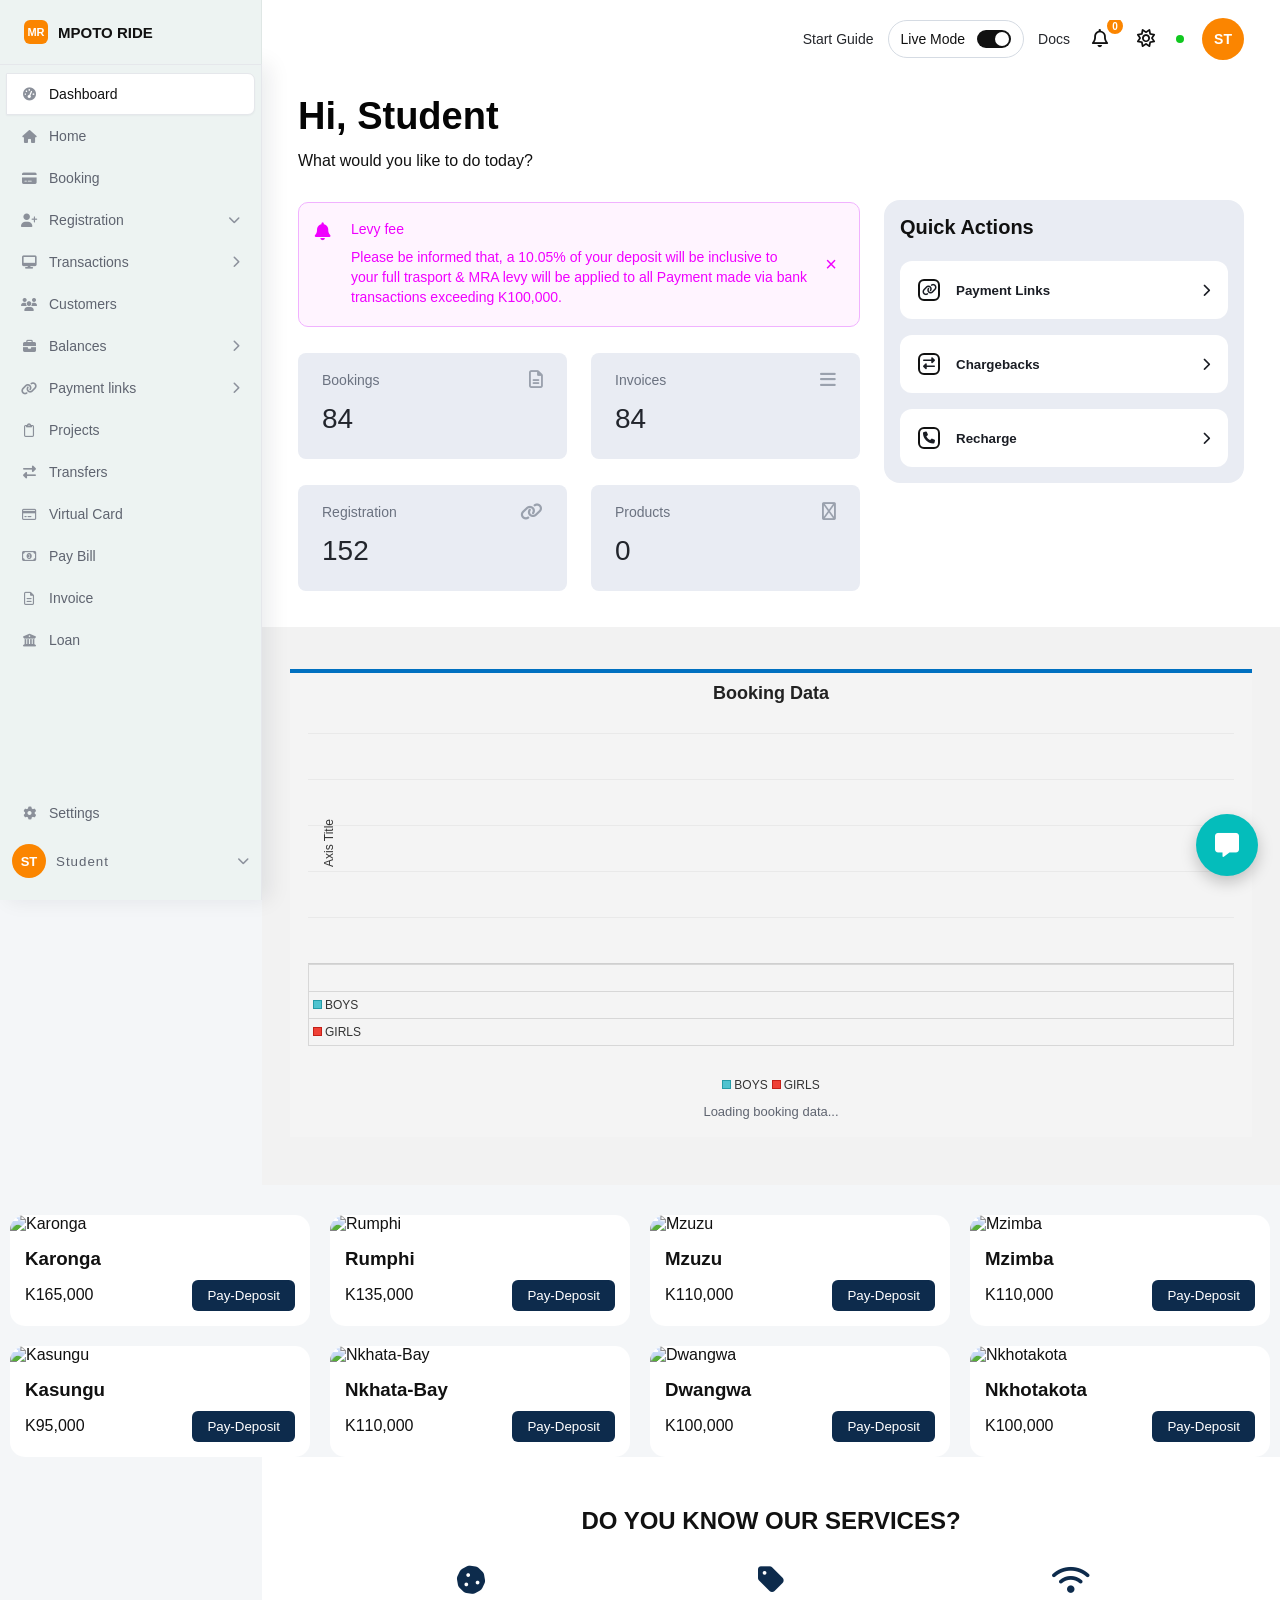
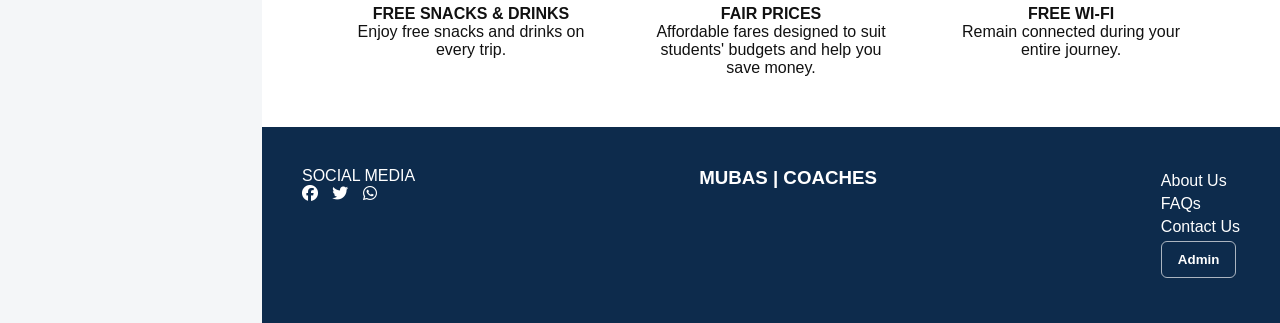
==== commit 7dd71f6e: "Update homepage.html Update" ====
--- a/homepage.html
+++ b/homepage.html
@@ -3531,7 +3531,7 @@
   </button>
 
   <div class="mobile-toolbar" aria-label="Quick actions">
-    <a class="mobile-tool-link" href="#" onclick="closeMobileMenu()">Start guide</a>
+    <a class="mobile-tool-link" href="#" onclick="closeMobileMenu()">Start Guide</a>
     <button class="live-mode-toggle live-mode-on" type="button" onclick="toggleLiveMode(this)" aria-pressed="true">
       <span class="live-mode-label">Live Mode</span>
       <span class="live-switch" aria-hidden="true"></span>
@@ -3539,7 +3539,7 @@
     <a class="mobile-tool-link docs-link" href="#" onclick="closeMobileMenu()">Docs</a>
     <button class="nav-icon-btn notification-button" type="button" aria-label="Notifications" onclick="showNotificationCount()">
       <i class="far fa-bell"></i>
-      <span class="notification-badge" id="studentCountBadge">159</span>
+      <span class="notification-badge" id="studentCountBadge">0</span>
     </button>
     <button class="nav-icon-btn theme-toggle" type="button" aria-label="Dark mode" onclick="toggleThemeMode(this)">
       <i class="far fa-sun"></i>
@@ -3628,7 +3628,7 @@
           <i class="fas fa-bell"></i>
           <div>
             <h3>Levy fee</h3>
-            <p>Please be informed that, with immediate effect, a 0.05% MRA levy will be applied to all Payment made via bank transactions exceeding K100,000.</p>
+            <p>Please be informed that, a 10.05% of your deposit will be inclusive to your full trasport & MRA levy will be applied to all Payment made via bank transactions exceeding K100,000.</p>
           </div>
           <button class="alert-close" type="button" onclick="closeLevyAlert()" aria-label="Close levy notice">&times;</button>
         </div>
@@ -3724,11 +3724,6 @@
     </div>
   </div>
 </section>
-
-<section class="section" id="pickup">
-  <h2>PICK-UP AREA | LOCATION</h2>
-  <p>Check your location and book your seat today</p>
-
   <div class="cards">
     <div class="card">
       <img src="https://media-cdn.tripadvisor.com/media/photo-s/1b/53/fc/f4/karonga-malawi-its-malawi.jpg" alt="Karonga">
@@ -3763,12 +3758,12 @@
       </div>
     </div>
     <div class="card">
-      <img src="https://www.yonecofm.com/wp-content/uploads/2019/07/Mzuzu-city_edited.jpg" alt="Mzuzu">
+      <img src="https://malawi24.com/wp-content/uploads/2024/09/Mzimba-Police-Station.jpg" alt="Mzimba">
       <div class="card-body">
         <h3>Mzimba</h3>
         <div class="bottom">
           <p>K110,000</p>
-          <button onclick="openBooking('Mzuzu')">Pay-Deposit</button>
+          <button onclick="openBooking('Mzimba')">Pay-Deposit</button>
         </div>
       </div>
     </div>
@@ -3806,12 +3801,12 @@
       </div>
     </div>
     <div class="card">
-      <img src="https://www.malawitourism.com/wp-content/uploads/2020/03/KK-Arial-Johan-DJI_0139-cropped-1220x800.jpg" alt="Dwangwa">
+      <img src="https://www.malawitourism.com/wp-content/uploads/2018/12/IMG_1672-1920x720.jpg" alt="Nkhotakota">
       <div class="card-body">
         <h3>Nkhotakota</h3>
         <div class="bottom">
           <p>K100,000</p>
-          <button onclick="openBooking('Dwangwa')">Pay-Deposit</button>
+          <button onclick="openBooking('Nkhotakota')">Pay-Deposit</button>
         </div>
       </div>
     </div>
@@ -4076,7 +4071,7 @@
           </div>
           <div class="loan-capital-badge">
             <span>Get Capital Up To:</span>
-            <strong>MK 20,000,000</strong>
+            <strong>MK1,000,000</strong>
           </div>
         </aside>
       </div>
@@ -4134,19 +4129,19 @@
             </div>
             <div class="loan-step-label">Step 1 of 1</div>
             <h2>Accept Loan Terms</h2>
-            <p>Review and accept the PayChangu Capital terms and conditions to continue.</p>
+            <p>Review and accept the Mpot0Ride Capital terms and conditions to continue.</p>
 
             <button class="loan-terms-toggle" type="button" onclick="toggleLoanTermsDetails()" aria-expanded="false" id="loanTermsToggle">
               <span>Loan Terms & Conditions</span>
               <i class="fas fa-chevron-down"></i>
             </button>
             <div class="loan-terms-details" id="loanTermsDetails">
-              By applying for a loan, you agree to provide accurate information, repay on the agreed dates, accept any approved repayment schedule, and follow all rules and regulations for PayChangu Capital loan services.
+              By applying for a loan, you agree to provide accurate information, repay on the agreed dates, accept any approved repayment schedule, and follow all rules and regulations for MpotoRide Capital loan services.
             </div>
 
             <label class="loan-terms-check">
               <input type="checkbox" id="loanTermsAccept" onchange="updateLoanTermsButton()">
-              <span>I have read and agree to the PayChangu Capital terms and conditions.</span>
+              <span>I have read and agree to the MpotoRide Capital terms and conditions.</span>
             </label>
 
             <button class="loan-primary-btn" id="loanTermsContinue" type="button" onclick="acceptLoanTerms()" disabled>Accept & Continue</button>
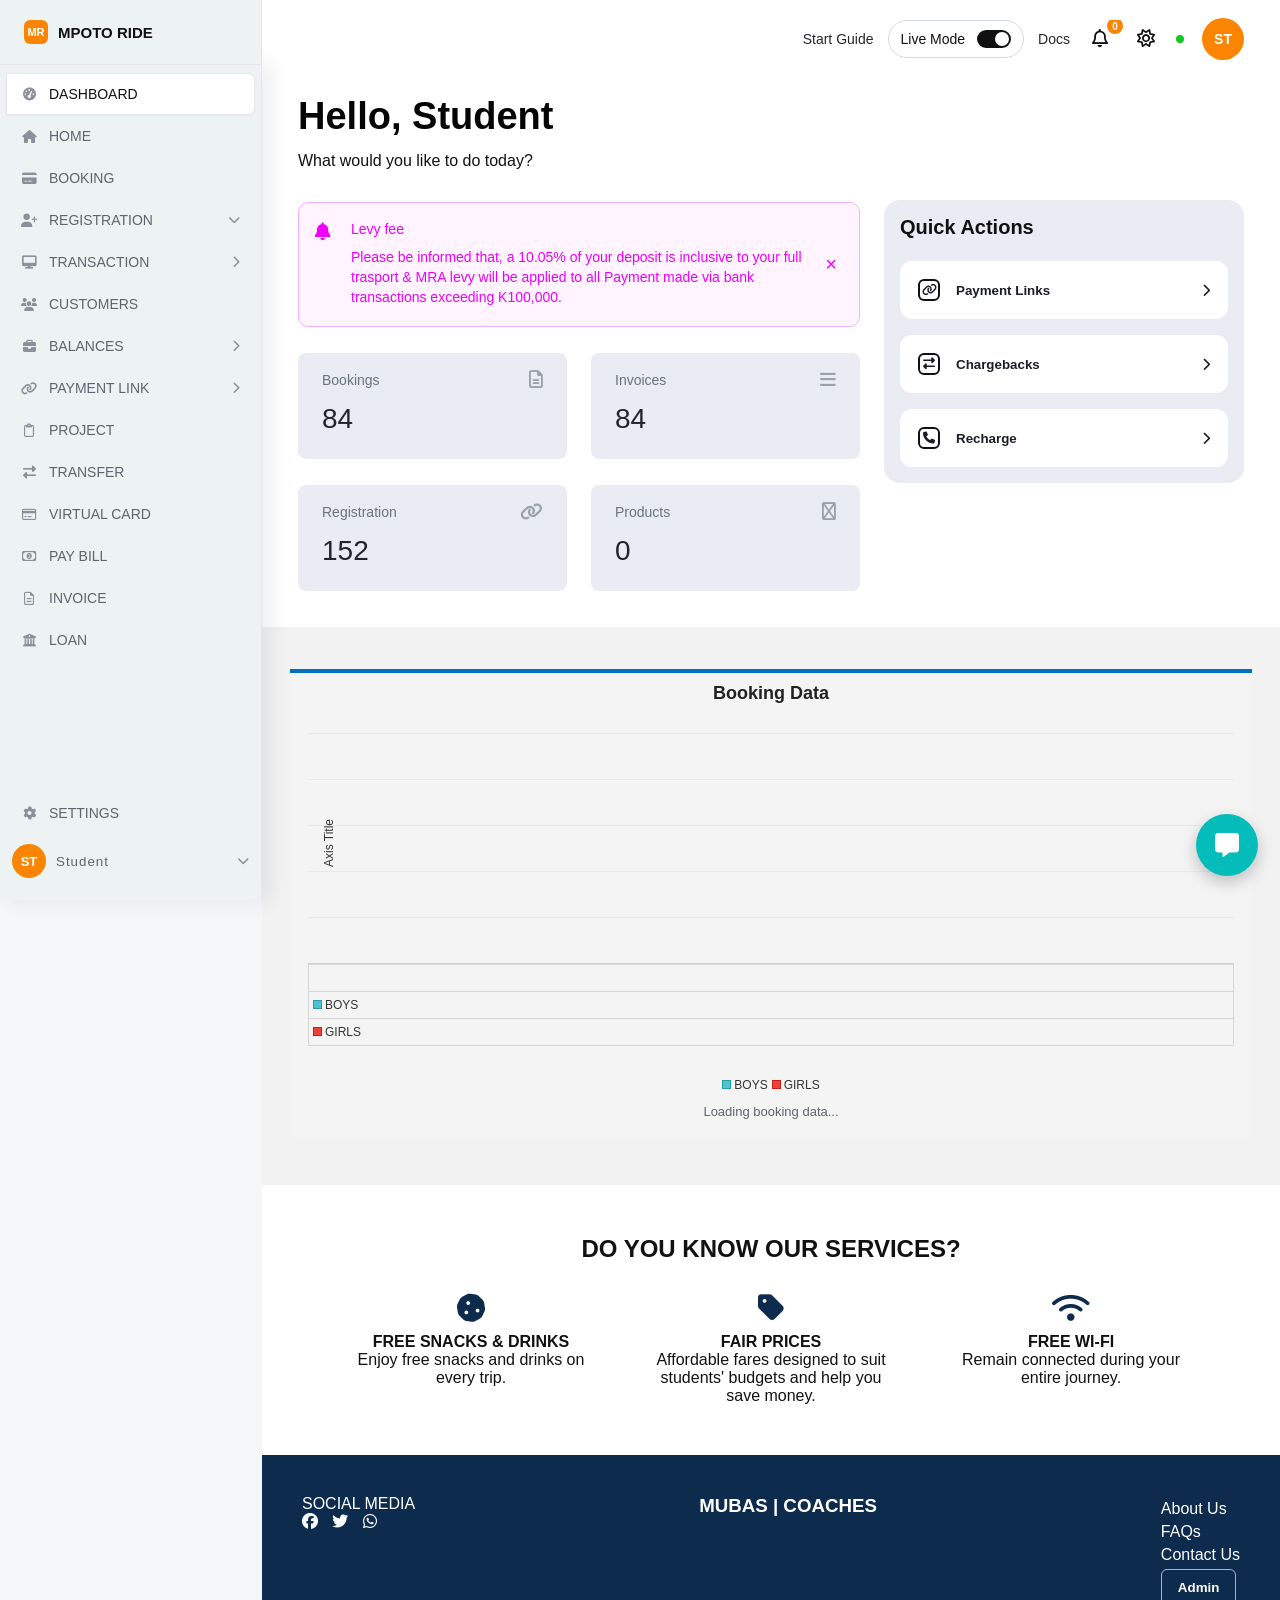
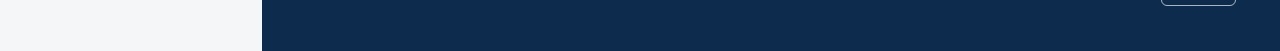
==== commit 6a4851d1: "Update homepage.html Update" ====
--- a/homepage.html
+++ b/homepage.html
@@ -3576,33 +3576,33 @@
   </div>
 
   <ul id="navLinks">
-    <li class="menu-item-active"><a href="#" onclick="showHomePageFromMenu()"><i class="fas fa-tachometer-alt"></i><span>Dashboard</span></a></li>
-    <li><a href="#" onclick="showHomePageFromMenu()"><i class="fas fa-home"></i><span>Home</span></a></li>
-    <li><a href="#pickup" onclick="showBookingPageFromMenu()"><i class="fas fa-credit-card"></i><span>Booking</span></a></li>
+    <li class="menu-item-active"><a href="#" onclick="showHomePageFromMenu()"><i class="fas fa-tachometer-alt"></i><span>DASHBOARD</span></a></li>
+    <li><a href="#" onclick="showHomePageFromMenu()"><i class="fas fa-home"></i><span>HOME</span></a></li>
+    <li><a href="#pickup" onclick="showBookingPageFromMenu()"><i class="fas fa-credit-card"></i><span>BOOKING</span></a></li>
     <li class="registration-item" id="registrationMenu">
       <a href="#" class="submenu-toggle" onclick="toggleRegistrationMenu(event)">
         <i class="fas fa-user-plus"></i>
-        <span>Registration</span>
+        <span>REGISTRATION</span>
         <i class="fas fa-chevron-down menu-chevron"></i>
       </a>
       <div class="registration-submenu">
-        <button type="button" onclick="openRegistrationPage('Odel')">Odel</button>
-        <button type="button" onclick="openRegistrationPage('Preyearo')">Preyearo</button>
-        <button type="button" onclick="openRegistrationPage('Conti')">Conti</button>
+        <button type="button" onclick="openRegistrationPage('Odel')">ODEL</button>
+        <button type="button" onclick="openRegistrationPage('Preyearo')">FIRST YEAR</button>
+        <button type="button" onclick="openRegistrationPage('Conti')">CONTINUING</button>
       </div>
     </li>
-    <li><a href="#" onclick="closeMobileMenu()"><i class="fas fa-desktop"></i><span>Transactions</span><i class="fas fa-chevron-right menu-chevron"></i></a></li>
-    <li><a href="#" onclick="openCustomersPage()"><i class="fas fa-users"></i><span>Customers</span></a></li>
-    <li><a href="#" onclick="closeMobileMenu()"><i class="fas fa-briefcase"></i><span>Balances</span><i class="fas fa-chevron-right menu-chevron"></i></a></li>
-    <li><a href="#" onclick="closeMobileMenu()"><i class="fas fa-link"></i><span>Payment links</span><i class="fas fa-chevron-right menu-chevron"></i></a></li>
-    <li><a href="#" onclick="closeMobileMenu()"><i class="far fa-clipboard"></i><span>Projects</span></a></li>
-    <li><a href="#" onclick="closeMobileMenu()"><i class="fas fa-exchange-alt"></i><span>Transfers</span></a></li>
-    <li><a href="#" onclick="closeMobileMenu()"><i class="far fa-credit-card"></i><span>Virtual Card</span></a></li>
-    <li><a href="#" onclick="openBillDashboard()"><i class="far fa-money-bill-alt"></i><span>Pay Bill</span></a></li>
-    <li><a href="#" onclick="openInvoicePage()"><i class="far fa-file-alt"></i><span>Invoice</span></a></li>
-    <li><a href="#" onclick="openLoanDashboard()"><i class="fas fa-university"></i><span>Loan</span></a></li>
+    <li><a href="#" onclick="closeMobileMenu()"><i class="fas fa-desktop"></i><span>TRANSACTION</span><i class="fas fa-chevron-right menu-chevron"></i></a></li>
+    <li><a href="#" onclick="openCustomersPage()"><i class="fas fa-users"></i><span>CUSTOMERS</span></a></li>
+    <li><a href="#" onclick="closeMobileMenu()"><i class="fas fa-briefcase"></i><span>BALANCES</span><i class="fas fa-chevron-right menu-chevron"></i></a></li>
+    <li><a href="#" onclick="closeMobileMenu()"><i class="fas fa-link"></i><span>PAYMENT LINK</span><i class="fas fa-chevron-right menu-chevron"></i></a></li>
+    <li><a href="#" onclick="closeMobileMenu()"><i class="far fa-clipboard"></i><span>PROJECT</span></a></li>
+    <li><a href="#" onclick="closeMobileMenu()"><i class="fas fa-exchange-alt"></i><span>TRANSFER</span></a></li>
+    <li><a href="#" onclick="closeMobileMenu()"><i class="far fa-credit-card"></i><span>VIRTUAL CARD</span></a></li>
+    <li><a href="#" onclick="openBillDashboard()"><i class="far fa-money-bill-alt"></i><span>PAY BILL</span></a></li>
+    <li><a href="#" onclick="openInvoicePage()"><i class="far fa-file-alt"></i><span>INVOICE</span></a></li>
+    <li><a href="#" onclick="openLoanDashboard()"><i class="fas fa-university"></i><span>LOAN</span></a></li>
     <li class="mobile-menu-spacer" aria-hidden="true"></li>
-    <li><a href="#" onclick="closeMobileMenu()"><i class="fas fa-cog"></i><span>Settings</span></a></li>
+    <li><a href="#" onclick="closeMobileMenu()"><i class="fas fa-cog"></i><span>SETTINGS</span></a></li>
     <li class="mobile-account-item" id="mobileAccountMenu">
       <button class="mobile-account-button" type="button" onclick="toggleMobileAccountMenu()">
         <span class="mobile-account-avatar" id="mobileAccountAvatar">ST</span>
@@ -3611,7 +3611,10 @@
       </button>
       <div class="mobile-account-dropdown">
         <div class="mobile-account-full-name" id="mobileAccountFullName">Student</div>
-        <button class="mobile-account-signout" type="button" onclick="logoutUser()">SIGN OUT</button>
+        <button class="profile-logout-btn" type="button" onclick="logoutUser()">
+          <i class="fas fa-sign-out-alt"></i>
+          <span>Sign out</span>
+        </button>
       </div>
     </li>
   </ul>
@@ -3621,14 +3624,14 @@
   <div class="dashboard-wrap">
     <div class="dashboard-layout">
       <div class="dashboard-main">
-        <h1 class="dashboard-greeting">Hi, <span id="dashboardUserName">Student</span></h1>
+        <h1 class="dashboard-greeting">Hello, <span id="dashboardUserName">Student</span></h1>
         <p class="dashboard-subtitle">What would you like to do today?</p>
 
         <div class="levy-alert" id="levyAlert">
           <i class="fas fa-bell"></i>
           <div>
             <h3>Levy fee</h3>
-            <p>Please be informed that, a 10.05% of your deposit will be inclusive to your full trasport & MRA levy will be applied to all Payment made via bank transactions exceeding K100,000.</p>
+            <p>Please be informed that, a 10.05% of your deposit is inclusive to your full trasport & MRA levy will be applied to all Payment made via bank transactions exceeding K100,000.</p>
           </div>
           <button class="alert-close" type="button" onclick="closeLevyAlert()" aria-label="Close levy notice">&times;</button>
         </div>
@@ -3724,6 +3727,9 @@
     </div>
   </div>
 </section>
+
+<section class="section" id="pickup">
+ 
   <div class="cards">
     <div class="card">
       <img src="https://media-cdn.tripadvisor.com/media/photo-s/1b/53/fc/f4/karonga-malawi-its-malawi.jpg" alt="Karonga">
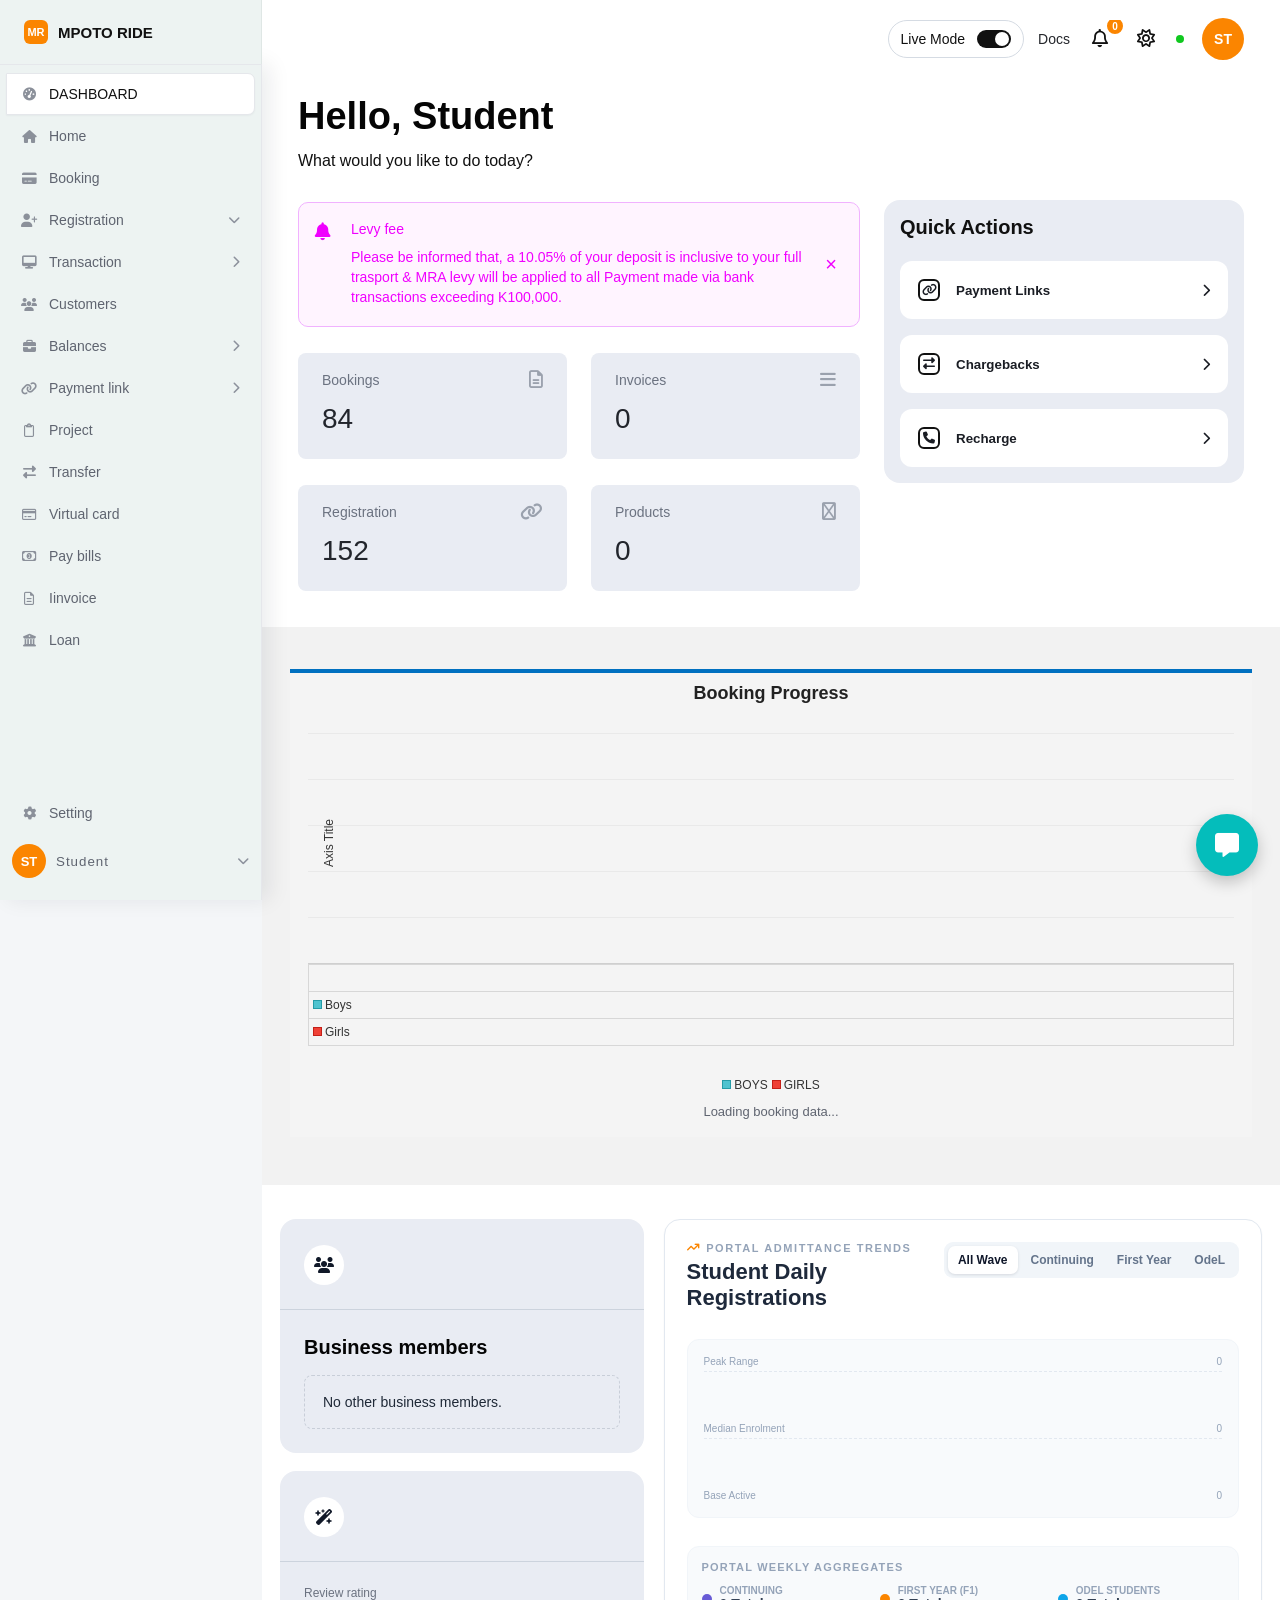
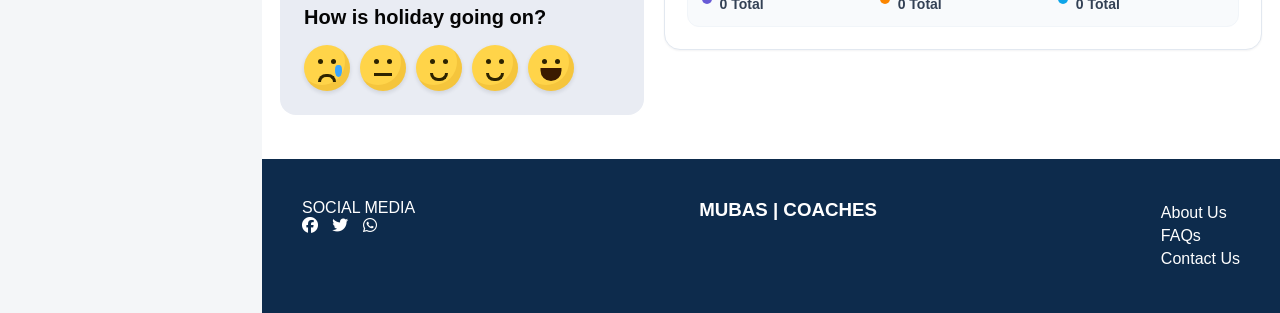
==== commit 5b3190df: "Update homepage.html update" ====
--- a/homepage.html
+++ b/homepage.html
@@ -1660,6 +1660,50 @@
   background:#cbf5f3;
 }
 
+.chatbot-typing-row{
+  display:flex;
+  gap:12px;
+  align-items:flex-start;
+}
+
+.chatbot-typing-row.hidden{
+  display:none;
+}
+
+.typing-dots{
+  display:flex;
+  align-items:center;
+  gap:4px;
+  min-width:42px;
+}
+
+.typing-dots span{
+  width:7px;
+  height:7px;
+  border-radius:50%;
+  background:#04bdbb;
+  animation:typing-dot 0.9s ease-in-out infinite;
+}
+
+.typing-dots span:nth-child(2){
+  animation-delay:0.15s;
+}
+
+.typing-dots span:nth-child(3){
+  animation-delay:0.3s;
+}
+
+@keyframes typing-dot{
+  0%, 100%{
+    transform:translateY(0);
+    opacity:0.4;
+  }
+  50%{
+    transform:translateY(-4px);
+    opacity:1;
+  }
+}
+
 .chatbot-meta{
   color:#5f6470;
   font-size:11px;
@@ -1676,7 +1720,7 @@
   border:3px solid #cce3ff;
   border-radius:28px;
   display:grid;
-  grid-template-columns:1fr 32px 32px 32px;
+  grid-template-columns:1fr 32px 32px;
   align-items:center;
   gap:4px;
   padding:0 10px 0 14px;
@@ -1728,27 +1772,454 @@
 }
 
 .why{
-  padding:50px;
+  padding:34px 18px 44px;
+  background:white;
+}
+
+.portal-insights-wrap{
+  width:100%;
+  max-width:1080px;
+  margin:0 auto;
+  display:grid;
+  grid-template-columns:minmax(260px, 0.82fr) minmax(320px, 1.35fr);
+  gap:20px;
+  align-items:start;
+}
+
+.holiday-panel{
+  display:flex;
+  flex-direction:column;
+  gap:18px;
+}
+
+.holiday-card{
+  background:#e9ecf3;
+  border-radius:16px;
+  overflow:hidden;
+  min-height:210px;
+}
+
+.holiday-card-icon{
+  width:40px;
+  height:40px;
+  border-radius:50%;
+  background:white;
+  display:flex;
+  align-items:center;
+  justify-content:center;
+  margin:26px 0 24px 24px;
+  color:#101828;
+}
+
+.holiday-card-divider{
+  height:1px;
+  background:#ccd3dd;
+}
+
+.holiday-card-body{
+  padding:24px;
+}
+
+.holiday-card-body h2{
+  color:#050505;
+  font-size:20px;
+  line-height:1.35;
+  margin:0 0 14px;
+  text-align:left;
+}
+
+.holiday-empty-box{
+  border:1px dashed #c8ced8;
+  border-radius:8px;
+  min-height:54px;
+  display:flex;
+  align-items:center;
+  padding:0 18px;
+  color:#1f2937;
+  font-size:14px;
+}
+
+.holiday-eyebrow{
+  display:block;
+  color:#6b7280;
+  font-size:12px;
+  margin-bottom:4px;
+}
+
+.holiday-reaction-row{
+  display:flex;
+  align-items:center;
+  gap:10px;
+  flex-wrap:wrap;
+  margin-top:12px;
+}
+
+.reaction-face{
+  border:none;
+  background:#ffd449;
+  color:#111;
+  border-radius:50%;
+  cursor:pointer;
+  width:46px;
+  height:46px;
+  position:relative;
+  box-shadow:inset -5px -6px 0 rgba(199,126,0,0.18), 0 2px 4px rgba(15,23,42,0.12);
+  animation:face-nod 2.4s ease-in-out infinite;
+}
+
+.reaction-face::before,
+.reaction-face::after{
+  content:"";
+  position:absolute;
+  top:14px;
+  width:5px;
+  height:5px;
+  border-radius:50%;
+  background:#2d2300;
+}
+
+.reaction-face::before{
+  left:14px;
+}
+
+.reaction-face::after{
+  right:14px;
+}
+
+.face-mouth{
+  position:absolute;
+  left:50%;
+  bottom:10px;
+  width:18px;
+  height:8px;
+  border:3px solid #2d2300;
+  border-top:none;
+  border-radius:0 0 18px 18px;
+  transform:translateX(-50%);
+  animation:mouth-talk 0.75s ease-in-out infinite;
+}
+
+.face-bad .face-mouth{
+  border-top:3px solid #2d2300;
+  border-bottom:none;
+  border-radius:18px 18px 0 0;
+  bottom:9px;
+  animation:mouth-frown 1.4s ease-in-out infinite;
+}
+
+.face-neutral .face-mouth{
+  height:0;
+  border:none;
+  border-top:3px solid #2d2300;
+  border-radius:0;
+  bottom:15px;
+  animation:mouth-talk-flat 1.1s ease-in-out infinite;
+}
+
+.face-nod{
+  animation:face-nod 1.35s ease-in-out infinite;
+}
+
+.face-laugh{
+  animation:face-laugh 0.95s ease-in-out infinite;
+}
+
+.face-laugh .face-mouth{
+  width:21px;
+  height:13px;
+  background:#3a1b00;
+  border:2px solid #3a1b00;
+  border-radius:0 0 22px 22px;
+  animation:mouth-laugh 0.55s ease-in-out infinite;
+}
+
+.face-cry .tear{
+  position:absolute;
+  top:20px;
+  right:8px;
+  width:7px;
+  height:12px;
+  background:#39a5ff;
+  border-radius:50% 50% 60% 60%;
+  animation:tear-drop 1.2s ease-in-out infinite;
+}
+
+@keyframes mouth-talk{
+  0%, 100%{ height:5px; }
+  50%{ height:14px; }
+}
+
+@keyframes mouth-talk-flat{
+  0%, 100%{ width:15px; }
+  50%{ width:21px; }
+}
+
+@keyframes mouth-frown{
+  0%, 100%{ transform:translateX(-50%) translateY(0); }
+  50%{ transform:translateX(-50%) translateY(2px); }
+}
+
+@keyframes mouth-laugh{
+  0%, 100%{ height:9px; }
+  50%{ height:17px; }
+}
+
+@keyframes face-nod{
+  0%, 100%{ transform:translateY(0) rotate(0deg); }
+  50%{ transform:translateY(3px) rotate(2deg); }
+}
+
+@keyframes face-laugh{
+  0%, 100%{ transform:translateY(0) rotate(-4deg); }
+  50%{ transform:translateY(-2px) rotate(4deg); }
+}
+
+@keyframes tear-drop{
+  0%, 100%{ opacity:0.35; transform:translateY(0); }
+  50%{ opacity:1; transform:translateY(7px); }
+}
+
+.registration-trend-card{
+  background:white;
+  border:1px solid #e2e8f0;
+  border-radius:16px;
+  padding:22px;
+  box-shadow:0 1px 2px rgba(15,23,42,0.05);
+}
+
+.registration-trend-header{
+  display:flex;
+  align-items:flex-start;
+  justify-content:space-between;
+  gap:16px;
+  margin-bottom:22px;
+}
+
+.registration-eyebrow{
+  display:flex;
+  align-items:center;
+  gap:6px;
+  color:#94a3b8;
+  font-size:11px;
+  font-weight:700;
+  letter-spacing:1.6px;
+  text-transform:uppercase;
+  margin-bottom:5px;
+}
+
+.registration-eyebrow i{
+  color:#fb8500;
+}
+
+.registration-trend-card h3{
+  font-size:22px;
+  color:#1e293b;
+  margin:0 0 6px;
+}
+
+.registration-trend-card p{
+  color:#64748b;
+  font-size:12px;
+  line-height:1.45;
+  margin:0;
+}
+
+.registration-tabs{
+  display:flex;
+  background:#f1f5f9;
+  padding:4px;
+  border-radius:9px;
+  gap:3px;
+  flex:0 0 auto;
+}
+
+.registration-tab{
+  border:none;
+  background:transparent;
+  color:#64748b;
+  border-radius:7px;
+  min-height:28px;
+  padding:0 10px;
+  font-size:12px;
+  font-weight:700;
+  cursor:pointer;
+}
+
+.registration-tab.active{
+  background:white;
+  color:#0f172a;
+  box-shadow:0 1px 3px rgba(15,23,42,0.12);
+}
+
+.registration-tab[data-reg-tab="cont"].active{
+  background:#685bd6;
+  color:white;
+}
+
+.registration-tab[data-reg-tab="f1"].active{
+  background:#fb8500;
+  color:white;
+}
+
+.registration-tab[data-reg-tab="odel"].active{
+  background:#0ea5e9;
+  color:white;
+}
+
+.registration-svg-shell{
+  position:relative;
+  background:#f8fafc;
+  border:1px solid #f1f5f9;
+  border-radius:12px;
+  padding:10px;
+  overflow:hidden;
+  margin-bottom:14px;
+}
+
+.registration-guides{
+  position:absolute;
+  inset:16px;
+  display:flex;
+  flex-direction:column;
+  justify-content:space-between;
+  color:#94a3b8;
+  font-size:10px;
+  pointer-events:none;
+}
+
+.registration-guide-row{
+  border-bottom:1px dashed #e2e8f0;
+  display:flex;
+  justify-content:space-between;
+  padding-bottom:4px;
+}
+
+.registration-guide-row:last-child{
+  border-bottom:none;
+  padding-bottom:0;
+}
+
+.registration-svg{
+  position:relative;
+  z-index:1;
+  width:100%;
+  height:auto;
+  margin-top:16px;
+  display:block;
+  color:#e2e8f0;
+}
+
+.registration-svg path,
+.registration-svg circle,
+.registration-svg line{
+  transition:opacity 0.2s ease, stroke-width 0.2s ease, r 0.2s ease;
+}
+
+.registration-hotspot{
+  cursor:pointer;
+}
+
+.registration-tooltip{
+  display:none;
+  position:absolute;
+  z-index:3;
+  top:18px;
+  left:50%;
+  transform:translateX(-50%);
+  background:#111827;
+  color:white;
+  border-radius:10px;
+  padding:9px 10px;
+  min-width:130px;
+  font-size:11px;
+  line-height:1.45;
+  box-shadow:0 8px 18px rgba(15,23,42,0.22);
+  pointer-events:none;
+}
+
+.registration-tooltip.show{
+  display:block;
+}
+
+.registration-axis{
+  display:grid;
+  grid-template-columns:repeat(7, minmax(0, 1fr));
   text-align:center;
-  background:white;
-}
-
-.features{
-  display:flex;
-  justify-content:center;
-  gap:50px;
-  margin-top:30px;
-  flex-wrap:wrap;
-}
-
-.feature{
-  max-width:250px;
-}
-
-.feature i{
-  font-size:30px;
-  margin-bottom:10px;
-  color:#0d2b4c;
+  color:#64748b;
+  font-size:12px;
+  font-weight:700;
+  margin:0 10px 14px;
+}
+
+.registration-axis span.active{
+  color:#fb8500;
+}
+
+.registration-readings{
+  background:#f8fafc;
+  border:1px solid #f1f5f9;
+  border-radius:12px;
+  padding:14px;
+}
+
+.registration-readings h4{
+  color:#94a3b8;
+  font-size:11px;
+  text-transform:uppercase;
+  letter-spacing:1.2px;
+  margin:0 0 12px;
+}
+
+.registration-reading-grid{
+  display:grid;
+  grid-template-columns:repeat(3, minmax(0, 1fr));
+  gap:12px;
+}
+
+.registration-reading{
+  display:flex;
+  align-items:center;
+  gap:8px;
+  min-width:0;
+}
+
+.reading-dot{
+  width:10px;
+  height:10px;
+  border-radius:50%;
+  flex:0 0 auto;
+}
+
+.reading-dot.cont{
+  background:#685bd6;
+}
+
+.reading-dot.f1{
+  background:#fb8500;
+}
+
+.reading-dot.odel{
+  background:#0ea5e9;
+}
+
+.registration-reading span{
+  display:block;
+  color:#94a3b8;
+  font-size:10px;
+  font-weight:700;
+  text-transform:uppercase;
+}
+
+.registration-reading strong{
+  display:block;
+  color:#334155;
+  font-size:14px;
+}
+
+.registration-load-status{
+  margin-top:12px;
+  color:#64748b;
+  font-size:12px;
 }
 
 footer{
@@ -2792,6 +3263,49 @@
   background:#101418;
 }
 
+body.dark-mode .holiday-card,
+body.dark-mode .registration-trend-card,
+body.dark-mode .registration-readings{
+  background:#171d24;
+  border-color:#303946;
+}
+
+body.dark-mode .holiday-card-body h2,
+body.dark-mode .holiday-empty-box,
+body.dark-mode .registration-trend-card h3,
+body.dark-mode .registration-reading strong{
+  color:#f5f7fa;
+}
+
+body.dark-mode .holiday-card-divider{
+  background:#303946;
+}
+
+body.dark-mode .holiday-empty-box{
+  border-color:#46515f;
+}
+
+body.dark-mode .registration-tabs,
+body.dark-mode .registration-svg-shell{
+  background:#101418;
+  border-color:#303946;
+}
+
+body.dark-mode .registration-tab.active{
+  background:#263241;
+  color:#f5f7fa;
+}
+
+body.dark-mode .registration-guide-row{
+  border-color:#303946;
+}
+
+body.dark-mode .registration-axis,
+body.dark-mode .registration-trend-card p,
+body.dark-mode .registration-load-status{
+  color:#aab4c0;
+}
+
 body.dark-mode .mobile-tool-link,
 body.dark-mode .nav-icon-btn,
 body.dark-mode .menu-toggle,
@@ -3290,6 +3804,7 @@
 }
 
 @media (max-width:900px){
+  .portal-insights-wrap,
   .loan-overview-card,
   .loan-dashboard-grid,
   .loan-apply-layout{
@@ -3379,6 +3894,40 @@
 
   .section{
     padding:30px 15px;
+  }
+
+  .why{
+    padding:24px 8px 34px;
+  }
+
+  .registration-trend-card{
+    padding:14px;
+  }
+
+  .registration-trend-header{
+    flex-direction:column;
+  }
+
+  .registration-tabs{
+    width:100%;
+    overflow-x:auto;
+  }
+
+  .registration-tab{
+    flex:1 0 auto;
+  }
+
+  .registration-reading-grid{
+    grid-template-columns:1fr;
+  }
+
+  .holiday-card-body{
+    padding:20px;
+  }
+
+  .reaction-face{
+    width:42px;
+    height:42px;
   }
 
   .booking-chart-section{
@@ -3531,7 +4080,6 @@
   </button>
 
   <div class="mobile-toolbar" aria-label="Quick actions">
-    <a class="mobile-tool-link" href="#" onclick="closeMobileMenu()">Start Guide</a>
     <button class="live-mode-toggle live-mode-on" type="button" onclick="toggleLiveMode(this)" aria-pressed="true">
       <span class="live-mode-label">Live Mode</span>
       <span class="live-switch" aria-hidden="true"></span>
@@ -3577,32 +4125,32 @@
 
   <ul id="navLinks">
     <li class="menu-item-active"><a href="#" onclick="showHomePageFromMenu()"><i class="fas fa-tachometer-alt"></i><span>DASHBOARD</span></a></li>
-    <li><a href="#" onclick="showHomePageFromMenu()"><i class="fas fa-home"></i><span>HOME</span></a></li>
-    <li><a href="#pickup" onclick="showBookingPageFromMenu()"><i class="fas fa-credit-card"></i><span>BOOKING</span></a></li>
+    <li><a href="#" onclick="showHomePageFromMenu()"><i class="fas fa-home"></i><span>Home</span></a></li>
+    <li><a href="#pickup" onclick="showBookingPageFromMenu()"><i class="fas fa-credit-card"></i><span>Booking</span></a></li>
     <li class="registration-item" id="registrationMenu">
       <a href="#" class="submenu-toggle" onclick="toggleRegistrationMenu(event)">
         <i class="fas fa-user-plus"></i>
-        <span>REGISTRATION</span>
+        <span>Registration</span>
         <i class="fas fa-chevron-down menu-chevron"></i>
       </a>
       <div class="registration-submenu">
-        <button type="button" onclick="openRegistrationPage('Odel')">ODEL</button>
-        <button type="button" onclick="openRegistrationPage('Preyearo')">FIRST YEAR</button>
-        <button type="button" onclick="openRegistrationPage('Conti')">CONTINUING</button>
+        <button type="button" onclick="openRegistrationPage('Odel')">Odel</button>
+        <button type="button" onclick="openRegistrationPage('Preyearo')">First Year</button>
+        <button type="button" onclick="openRegistrationPage('Conti')">Continuing</button>
       </div>
     </li>
-    <li><a href="#" onclick="closeMobileMenu()"><i class="fas fa-desktop"></i><span>TRANSACTION</span><i class="fas fa-chevron-right menu-chevron"></i></a></li>
-    <li><a href="#" onclick="openCustomersPage()"><i class="fas fa-users"></i><span>CUSTOMERS</span></a></li>
-    <li><a href="#" onclick="closeMobileMenu()"><i class="fas fa-briefcase"></i><span>BALANCES</span><i class="fas fa-chevron-right menu-chevron"></i></a></li>
-    <li><a href="#" onclick="closeMobileMenu()"><i class="fas fa-link"></i><span>PAYMENT LINK</span><i class="fas fa-chevron-right menu-chevron"></i></a></li>
-    <li><a href="#" onclick="closeMobileMenu()"><i class="far fa-clipboard"></i><span>PROJECT</span></a></li>
-    <li><a href="#" onclick="closeMobileMenu()"><i class="fas fa-exchange-alt"></i><span>TRANSFER</span></a></li>
-    <li><a href="#" onclick="closeMobileMenu()"><i class="far fa-credit-card"></i><span>VIRTUAL CARD</span></a></li>
-    <li><a href="#" onclick="openBillDashboard()"><i class="far fa-money-bill-alt"></i><span>PAY BILL</span></a></li>
-    <li><a href="#" onclick="openInvoicePage()"><i class="far fa-file-alt"></i><span>INVOICE</span></a></li>
-    <li><a href="#" onclick="openLoanDashboard()"><i class="fas fa-university"></i><span>LOAN</span></a></li>
+    <li><a href="#" onclick="closeMobileMenu()"><i class="fas fa-desktop"></i><span>Transaction</span><i class="fas fa-chevron-right menu-chevron"></i></a></li>
+    <li><a href="#" onclick="openCustomersPage()"><i class="fas fa-users"></i><span>Customers</span></a></li>
+    <li><a href="#" onclick="closeMobileMenu()"><i class="fas fa-briefcase"></i><span>Balances</span><i class="fas fa-chevron-right menu-chevron"></i></a></li>
+    <li><a href="#" onclick="closeMobileMenu()"><i class="fas fa-link"></i><span>Payment link</span><i class="fas fa-chevron-right menu-chevron"></i></a></li>
+    <li><a href="#" onclick="closeMobileMenu()"><i class="far fa-clipboard"></i><span>Project</span></a></li>
+    <li><a href="#" onclick="closeMobileMenu()"><i class="fas fa-exchange-alt"></i><span>Transfer</span></a></li>
+    <li><a href="#" onclick="closeMobileMenu()"><i class="far fa-credit-card"></i><span>Virtual card</span></a></li>
+    <li><a href="#" onclick="openBillDashboard()"><i class="far fa-money-bill-alt"></i><span>Pay bills</span></a></li>
+    <li><a href="#" onclick="openInvoicePage()"><i class="far fa-file-alt"></i><span>Iinvoice</span></a></li>
+    <li><a href="#" onclick="openLoanDashboard()"><i class="fas fa-university"></i><span>Loan</span></a></li>
     <li class="mobile-menu-spacer" aria-hidden="true"></li>
-    <li><a href="#" onclick="closeMobileMenu()"><i class="fas fa-cog"></i><span>SETTINGS</span></a></li>
+    <li><a href="#" onclick="closeMobileMenu()"><i class="fas fa-cog"></i><span>Setting</span></a></li>
     <li class="mobile-account-item" id="mobileAccountMenu">
       <button class="mobile-account-button" type="button" onclick="toggleMobileAccountMenu()">
         <span class="mobile-account-avatar" id="mobileAccountAvatar">ST</span>
@@ -3650,7 +4198,7 @@
               <span>Invoices</span>
               <i class="fas fa-bars"></i>
             </div>
-            <div class="stat-number">84</div>
+            <div class="stat-number">0</div>
           </div>
 
           <div class="stat-card">
@@ -3698,7 +4246,7 @@
 <section class="booking-chart-section" aria-label="Bookings chart">
   <div class="booking-chart-wrap">
     <div class="booking-chart-card">
-      <h2 class="booking-chart-title">Booking Data</h2>
+      <h2 class="booking-chart-title">Booking Progress</h2>
       <div class="booking-chart-area">
         <div class="booking-bars" id="bookingBars">
           <span class="booking-axis-title">Axis Title</span>
@@ -3711,10 +4259,10 @@
           </thead>
           <tbody>
             <tr id="bookingBoysRow">
-              <td><span class="legend-swatch boys-swatch"></span>BOYS</td>
+              <td><span class="legend-swatch boys-swatch"></span>Boys</td>
             </tr>
             <tr id="bookingGirlsRow">
-              <td><span class="legend-swatch girls-swatch"></span>GIRLS</td>
+              <td><span class="legend-swatch girls-swatch"></span>Girls</td>
             </tr>
           </tbody>
         </table>
@@ -3820,26 +4368,132 @@
 </section>
 
 <section class="why">
-  <h2>DO YOU KNOW OUR SERVICES?</h2>
-
-  <div class="features">
-    <div class="feature">
-      <i class="fas fa-cookie"></i>
-      <h4>FREE SNACKS & DRINKS</h4>
-      <p>Enjoy free snacks and drinks on every trip.</p>
+  <div class="portal-insights-wrap">
+    <div class="holiday-panel">
+      <div class="holiday-card">
+        <div class="holiday-card-icon">
+          <i class="fas fa-users"></i>
+        </div>
+        <div class="holiday-card-divider"></div>
+        <div class="holiday-card-body">
+          <h2>Business members</h2>
+          <div class="holiday-empty-box">No other business members.</div>
+        </div>
+      </div>
+
+      <div class="holiday-card">
+        <div class="holiday-card-icon">
+          <i class="fas fa-wand-magic-sparkles"></i>
+        </div>
+        <div class="holiday-card-divider"></div>
+        <div class="holiday-card-body">
+          <span class="holiday-eyebrow">Review rating</span>
+          <h2>How is holiday going on?</h2>
+          <div class="holiday-reaction-row" aria-label="Holiday mood reactions">
+            <button class="reaction-face face-cry face-bad" type="button" aria-label="Crying because it is bad">
+              <span class="face-mouth"></span>
+              <span class="tear"></span>
+            </button>
+            <button class="reaction-face face-neutral" type="button" aria-label="Bad">
+              <span class="face-mouth"></span>
+            </button>
+            <button class="reaction-face face-nod" type="button" aria-label="Nodding that it is okay">
+              <span class="face-mouth"></span>
+            </button>
+            <button class="reaction-face face-talk" type="button" aria-label="Talking and happy">
+              <span class="face-mouth"></span>
+            </button>
+            <button class="reaction-face face-laugh" type="button" aria-label="Laughing">
+              <span class="face-mouth"></span>
+            </button>
+          </div>
+        </div>
+      </div>
     </div>
 
-    <div class="feature">
-      <i class="fas fa-tag"></i>
-      <h4>FAIR PRICES</h4>
-      <p>Affordable fares designed to suit students' budgets and help you save money.</p>
-    </div>
-
-    <div class="feature">
-      <i class="fas fa-wifi"></i>
-      <h4>FREE WI-FI</h4>
-      <p>Remain connected during your entire journey.</p>
-    </div>
+    <article id="registration-trend-card" class="registration-trend-card">
+      <div class="registration-trend-header">
+        <div>
+          <span class="registration-eyebrow">
+            <i class="fas fa-arrow-trend-up"></i>
+            Portal Admittance Trends
+          </span>
+          <h3>Student Daily Registrations</h3>
+
+        </div>
+
+        <div class="registration-tabs" aria-label="Registration graph filters">
+          <button class="registration-tab active" type="button" data-reg-tab="all">All Wave</button>
+          <button class="registration-tab" type="button" data-reg-tab="cont">Continuing</button>
+          <button class="registration-tab" type="button" data-reg-tab="f1">First Year</button>
+          <button class="registration-tab" type="button" data-reg-tab="odel">OdeL</button>
+        </div>
+      </div>
+
+      <div class="registration-svg-shell">
+        <div class="registration-guides" aria-hidden="true">
+          <div class="registration-guide-row"><span>Peak Range</span><span id="registrationPeakLabel">0</span></div>
+          <div class="registration-guide-row"><span>Median Enrolment</span><span id="registrationMedianLabel">0</span></div>
+          <div class="registration-guide-row"><span>Base Active</span><span>0</span></div>
+        </div>
+        <div class="registration-tooltip" id="registrationTooltip"></div>
+        <svg class="registration-svg" id="registrationTrendSvg" viewBox="0 0 600 160" preserveAspectRatio="none" aria-label="Registration trends">
+          <defs>
+            <linearGradient id="grad-cont" x1="0" y1="0" x2="0" y2="1">
+              <stop offset="0%" stop-color="#685bd6" stop-opacity="0.4"></stop>
+              <stop offset="100%" stop-color="#685bd6" stop-opacity="0"></stop>
+            </linearGradient>
+            <linearGradient id="grad-f1" x1="0" y1="0" x2="0" y2="1">
+              <stop offset="0%" stop-color="#fb8500" stop-opacity="0.4"></stop>
+              <stop offset="100%" stop-color="#fb8500" stop-opacity="0"></stop>
+            </linearGradient>
+            <linearGradient id="grad-odel" x1="0" y1="0" x2="0" y2="1">
+              <stop offset="0%" stop-color="#0ea5e9" stop-opacity="0.4"></stop>
+              <stop offset="100%" stop-color="#0ea5e9" stop-opacity="0"></stop>
+            </linearGradient>
+          </defs>
+          <g id="registrationGrid"></g>
+          <path id="registrationAreaCont" fill="url(#grad-cont)"></path>
+          <path id="registrationAreaF1" fill="url(#grad-f1)"></path>
+          <path id="registrationAreaOdel" fill="url(#grad-odel)"></path>
+          <path id="registrationPathCont" fill="none" stroke="#685bd6" stroke-width="3.5" stroke-linecap="round"></path>
+          <path id="registrationPathF1" fill="none" stroke="#fb8500" stroke-width="3.5" stroke-linecap="round"></path>
+          <path id="registrationPathOdel" fill="none" stroke="#0ea5e9" stroke-width="3.5" stroke-linecap="round"></path>
+          <g id="registrationNodes"></g>
+          <g id="registrationHotspots"></g>
+        </svg>
+      </div>
+
+      <div class="registration-axis" id="registrationAxis"></div>
+
+      <div class="registration-readings">
+        <h4 id="registrationReadingsTitle">Portal Weekly Aggregates</h4>
+        <div class="registration-reading-grid">
+          <div class="registration-reading">
+            <span class="reading-dot cont"></span>
+            <div>
+              <span>Continuing</span>
+              <strong id="registrationContReading">0 Total</strong>
+            </div>
+          </div>
+          <div class="registration-reading">
+            <span class="reading-dot f1"></span>
+            <div>
+              <span>First Year (F1)</span>
+              <strong id="registrationF1Reading">0 Total</strong>
+            </div>
+          </div>
+          <div class="registration-reading">
+            <span class="reading-dot odel"></span>
+            <div>
+              <span>OdeL Students</span>
+              <strong id="registrationOdelReading">0 Total</strong>
+            </div>
+          </div>
+        </div>
+      </div>
+
+    </article>
   </div>
 </section>
 
@@ -3862,7 +4516,7 @@
       <li>About Us</li>
       <li>FAQs</li>
       <li>Contact Us</li>
-      <li><button class="admin-footer-btn" type="button" onclick="openAdminBookings()">Admin</button></li>
+
     </ul>
   </div>
 </footer>
@@ -4306,7 +4960,7 @@
           <div class="invoice-doc-muted">
             <b>From:</b><br>
             MPOTO RIDE<br>
-            peleradahan09@gmail.com
+            peterdalton016@gmail.com
           </div>
         </div>
         <div>
@@ -4407,15 +5061,26 @@
         <i class="fas fa-ellipsis-h"></i>
       </button>
     </div>
-    <div class="chatbot-messages" id="chatbotMessages"></div>
+    <div class="chatbot-messages" id="chatbotMessages">
+      <div class="chatbot-typing-row hidden" id="chatbotTyping">
+        <div class="chatbot-mini-logo">M</div>
+        <div>
+          <div class="chatbot-bubble">
+            <div class="typing-dots" aria-label="MpotoRide Bot is typing">
+              <span></span>
+              <span></span>
+              <span></span>
+            </div>
+          </div>
+          <div class="chatbot-meta">MpotoRide Bot is typing</div>
+        </div>
+      </div>
+    </div>
     <form class="chatbot-composer" onsubmit="sendChatbotMessage(event)">
       <div class="chatbot-input-shell">
         <input id="chatbotInput" type="text" placeholder="Enter your message here..." autocomplete="off">
         <button class="chatbot-send" type="button" aria-label="Emoji">
           <i class="far fa-smile"></i>
-        </button>
-        <button class="chatbot-send" type="button" aria-label="Attach">
-          <i class="fas fa-paperclip"></i>
         </button>
         <button class="chatbot-send" type="submit" aria-label="Send">
           <i class="fas fa-paper-plane"></i>
@@ -4660,6 +5325,372 @@
   });
 }
 
+const registrationTrendState = {
+  activeTab: "all",
+  hoveredIndex: null,
+  data: []
+};
+
+function getRegistrationDays(dayCount = 7) {
+  const days = [];
+  const today = new Date();
+
+  for (let index = dayCount - 1; index >= 0; index--) {
+    const date = new Date(today);
+    date.setHours(0, 0, 0, 0);
+    date.setDate(today.getDate() - index);
+    days.push({
+      key: date.toISOString().slice(0, 10),
+      day: date.toLocaleDateString([], { weekday: "short" }),
+      cont: 0,
+      f1: 0,
+      odel: 0
+    });
+  }
+
+  return days;
+}
+
+function getRegistrationDate(record) {
+  const value = record.createdAt ||
+    record.registeredAt ||
+    record.registrationDate ||
+    record.date ||
+    record.updatedAt ||
+    "";
+
+  if (value?.toDate) {
+    const date = value.toDate();
+    date.setHours(0, 0, 0, 0);
+    return date;
+  }
+
+  const date = new Date(value);
+
+  if (Number.isNaN(date.getTime())) {
+    return null;
+  }
+
+  date.setHours(0, 0, 0, 0);
+  return date;
+}
+
+function getRegistrationCategory(record) {
+  const category = normalizeChartText(
+    record.category ||
+    record.registrationType ||
+    record.registration ||
+    record.studentType ||
+    record.type ||
+    record.level ||
+    record.year ||
+    record.program ||
+    record.intake ||
+    ""
+  );
+
+  if (["CONT", "CONTI", "CONTINUING", "CONTINUINGSTUDENT", "RETURNING"].includes(category)) {
+    return "cont";
+  }
+
+  if (["F1", "F1YEAR", "FIRSTYEAR", "FIRSTYEARO", "PREYEAR", "PREYEARO"].includes(category)) {
+    return "f1";
+  }
+
+  if (["ODEL", "OPENANDELEARNING", "DISTANCE", "ELEARNING"].includes(category)) {
+    return "odel";
+  }
+
+  return "";
+}
+
+function getSmoothPath(points) {
+  if (!points.length) return "";
+
+  let path = `M ${points[0].x} ${points[0].y}`;
+
+  for (let index = 0; index < points.length - 1; index++) {
+    const current = points[index];
+    const next = points[index + 1];
+    const cpX1 = current.x + (next.x - current.x) / 3;
+    const cpY1 = current.y;
+    const cpX2 = current.x + (2 * (next.x - current.x)) / 3;
+    const cpY2 = next.y;
+    path += ` C ${cpX1} ${cpY1}, ${cpX2} ${cpY2}, ${next.x} ${next.y}`;
+  }
+
+  return path;
+}
+
+function getRegistrationPoints(data, key, maxVal) {
+  const graphHeight = 160;
+  const graphWidth = 600;
+  const paddingX = 40;
+  const paddingY = 20;
+
+  return data.map((item, index) => {
+    const x = paddingX + (index * (graphWidth - paddingX * 2)) / Math.max(1, data.length - 1);
+    const y = graphHeight - paddingY - (item[key] / maxVal) * (graphHeight - paddingY * 2);
+
+    return {
+      x,
+      y,
+      value: item[key],
+      day: item.day
+    };
+  });
+}
+
+function getRegistrationAreaPath(points) {
+  if (!points.length) return "";
+
+  const graphHeight = 160;
+  const paddingY = 20;
+  const path = getSmoothPath(points);
+
+  return `${path} L ${points[points.length - 1].x} ${graphHeight - paddingY} L ${points[0].x} ${graphHeight - paddingY} Z`;
+}
+
+function setRegistrationVisibility(activeTab) {
+  const groups = [
+    { key: "cont", ids: ["registrationPathCont", "registrationAreaCont"] },
+    { key: "f1", ids: ["registrationPathF1", "registrationAreaF1"] },
+    { key: "odel", ids: ["registrationPathOdel", "registrationAreaOdel"] }
+  ];
+
+  groups.forEach((group) => {
+    const isVisible = activeTab === "all" || activeTab === group.key;
+
+    group.ids.forEach((id) => {
+      const element = document.getElementById(id);
+      if (element) {
+        element.style.opacity = isVisible ? "1" : "0";
+        element.setAttribute("stroke-width", activeTab === group.key ? "5" : "3.5");
+      }
+    });
+
+    document.querySelectorAll(`[data-node-group="${group.key}"]`).forEach((node) => {
+      node.style.opacity = isVisible ? "1" : "0";
+    });
+  });
+}
+
+function updateRegistrationReadings(index = null) {
+  const data = registrationTrendState.data;
+  const title = document.getElementById("registrationReadingsTitle");
+  const cont = document.getElementById("registrationContReading");
+  const f1 = document.getElementById("registrationF1Reading");
+  const odel = document.getElementById("registrationOdelReading");
+
+  if (!data.length || !title || !cont || !f1 || !odel) return;
+
+  if (index === null || !data[index]) {
+    const totals = data.reduce((result, item) => {
+      result.cont += item.cont;
+      result.f1 += item.f1;
+      result.odel += item.odel;
+      return result;
+    }, { cont: 0, f1: 0, odel: 0 });
+
+    title.textContent = "Portal Weekly Aggregates";
+    cont.textContent = `${totals.cont.toLocaleString()} Total`;
+    f1.textContent = `${totals.f1.toLocaleString()} Total`;
+    odel.textContent = `${totals.odel.toLocaleString()} Total`;
+    return;
+  }
+
+  const item = data[index];
+  title.textContent = `Metrics for ${item.day}`;
+  cont.textContent = `${item.cont.toLocaleString()} Regs`;
+  f1.textContent = `${item.f1.toLocaleString()} Regs`;
+  odel.textContent = `${item.odel.toLocaleString()} Regs`;
+}
+
+function showRegistrationTooltip(index, x) {
+  const tooltip = document.getElementById("registrationTooltip");
+  const item = registrationTrendState.data[index];
+
+  if (!tooltip || !item) return;
+
+  tooltip.classList.add("show");
+  tooltip.style.left = `${Math.min(92, Math.max(8, (x / 600) * 100))}%`;
+  tooltip.innerHTML = `
+    <strong>${escapeHtml(item.day)}</strong><br>
+    Cont: ${item.cont.toLocaleString()}<br>
+    F1: ${item.f1.toLocaleString()}<br>
+    ODeL: ${item.odel.toLocaleString()}
+  `;
+}
+
+function clearRegistrationHover() {
+  registrationTrendState.hoveredIndex = null;
+  document.getElementById("registrationTooltip")?.classList.remove("show");
+  document.querySelectorAll("#registrationAxis span").forEach((axisItem) => axisItem.classList.remove("active"));
+  updateRegistrationReadings(null);
+}
+
+function renderRegistrationTrend(data) {
+  registrationTrendState.data = data;
+
+  const maxVal = Math.max(1, ...data.flatMap((item) => [item.cont, item.f1, item.odel]));
+  const median = Math.round(maxVal / 2);
+  const pointsCont = getRegistrationPoints(data, "cont", maxVal);
+  const pointsF1 = getRegistrationPoints(data, "f1", maxVal);
+  const pointsOdel = getRegistrationPoints(data, "odel", maxVal);
+  const paths = {
+    registrationPathCont: getSmoothPath(pointsCont),
+    registrationPathF1: getSmoothPath(pointsF1),
+    registrationPathOdel: getSmoothPath(pointsOdel),
+    registrationAreaCont: getRegistrationAreaPath(pointsCont),
+    registrationAreaF1: getRegistrationAreaPath(pointsF1),
+    registrationAreaOdel: getRegistrationAreaPath(pointsOdel)
+  };
+
+  Object.entries(paths).forEach(([id, path]) => {
+    const element = document.getElementById(id);
+    if (element) {
+      element.setAttribute("d", path);
+    }
+  });
+
+  const peakLabel = document.getElementById("registrationPeakLabel");
+  const medianLabel = document.getElementById("registrationMedianLabel");
+  const grid = document.getElementById("registrationGrid");
+  const nodes = document.getElementById("registrationNodes");
+  const hotspots = document.getElementById("registrationHotspots");
+  const axis = document.getElementById("registrationAxis");
+
+  if (peakLabel) peakLabel.textContent = String(maxVal);
+  if (medianLabel) medianLabel.textContent = String(median);
+  if (grid) grid.innerHTML = "";
+  if (nodes) nodes.innerHTML = "";
+  if (hotspots) hotspots.innerHTML = "";
+  if (axis) axis.innerHTML = "";
+
+  data.forEach((item, index) => {
+    const x = pointsCont[index].x;
+
+    if (grid) {
+      grid.insertAdjacentHTML("beforeend", `
+        <line x1="${x}" y1="20" x2="${x}" y2="140" stroke="currentColor" stroke-width="1" stroke-dasharray="4"></line>
+      `);
+    }
+
+    if (nodes) {
+      nodes.insertAdjacentHTML("beforeend", `
+        <circle data-node-index="${index}" data-node-group="cont" cx="${x}" cy="${pointsCont[index].y}" r="4" fill="#685bd6" stroke="#ffffff" stroke-width="2"></circle>
+        <circle data-node-index="${index}" data-node-group="f1" cx="${x}" cy="${pointsF1[index].y}" r="4" fill="#fb8500" stroke="#ffffff" stroke-width="2"></circle>
+        <circle data-node-index="${index}" data-node-group="odel" cx="${x}" cy="${pointsOdel[index].y}" r="4" fill="#0ea5e9" stroke="#ffffff" stroke-width="2"></circle>
+      `);
+    }
+
+    if (hotspots) {
+      hotspots.insertAdjacentHTML("beforeend", `
+        <rect class="registration-hotspot" data-index="${index}" data-x="${x}" x="${x - 20}" y="0" width="40" height="160" fill="transparent"></rect>
+      `);
+    }
+
+    if (axis) {
+      axis.insertAdjacentHTML("beforeend", `<span data-axis-index="${index}">${escapeHtml(item.day)}</span>`);
+    }
+  });
+
+  bindRegistrationGraphEvents();
+  setRegistrationVisibility(registrationTrendState.activeTab);
+  updateRegistrationReadings(null);
+}
+
+function bindRegistrationGraphEvents() {
+  document.querySelectorAll(".registration-tab").forEach((button) => {
+    if (button.dataset.bound === "true") return;
+
+    button.dataset.bound = "true";
+    button.addEventListener("click", () => {
+      registrationTrendState.activeTab = button.dataset.regTab || "all";
+      document.querySelectorAll(".registration-tab").forEach((tab) => tab.classList.toggle("active", tab === button));
+      setRegistrationVisibility(registrationTrendState.activeTab);
+    });
+  });
+
+  document.querySelectorAll(".registration-hotspot").forEach((hotspot) => {
+    hotspot.addEventListener("mouseenter", () => {
+      const index = Number(hotspot.dataset.index);
+      const x = Number(hotspot.dataset.x);
+      registrationTrendState.hoveredIndex = index;
+      showRegistrationTooltip(index, x);
+      updateRegistrationReadings(index);
+      document.querySelectorAll("#registrationAxis span").forEach((axisItem) => {
+        axisItem.classList.toggle("active", Number(axisItem.dataset.axisIndex) === index);
+      });
+    });
+
+    hotspot.addEventListener("mouseleave", clearRegistrationHover);
+    hotspot.addEventListener("click", () => {
+      const index = Number(hotspot.dataset.index);
+      const x = Number(hotspot.dataset.x);
+      showRegistrationTooltip(index, x);
+      updateRegistrationReadings(index);
+    });
+  });
+}
+
+async function getRegistrationCollections() {
+  const snapshots = [];
+
+  for (const collectionName of ["registrations", "users"]) {
+    try {
+      snapshots.push(await getDocs(collection(db, collectionName)));
+    } catch (error) {
+      console.warn(`${collectionName} graph data unavailable:`, error);
+    }
+  }
+
+  return snapshots;
+}
+
+async function loadRegistrationTrendData() {
+  const data = getRegistrationDays(7);
+  const dayIndexByKey = data.reduce((result, item, index) => {
+    result[item.key] = index;
+    return result;
+  }, {});
+  const status = document.getElementById("registrationTrendStatus");
+
+  try {
+    const snapshots = await getRegistrationCollections();
+
+    snapshots.forEach((snapshot) => {
+      snapshot.forEach((recordDoc) => {
+        const record = recordDoc.data();
+        const date = getRegistrationDate(record);
+        const category = getRegistrationCategory(record);
+
+        if (!date || !category) return;
+
+        const dateKey = date.toISOString().slice(0, 10);
+        const dayIndex = dayIndexByKey[dateKey];
+
+        if (dayIndex !== undefined) {
+          data[dayIndex][category] += 1;
+        }
+      });
+    });
+
+    renderRegistrationTrend(data);
+
+    const total = data.reduce((sum, item) => sum + item.cont + item.f1 + item.odel, 0);
+    if (status) {
+      status.textContent = `${total.toLocaleString()} registration(s) loaded from Firestore for the last 7 days.`;
+    }
+  } catch (error) {
+    console.error("Registration graph error:", error);
+    renderRegistrationTrend(data);
+    if (status) {
+      status.textContent = "0 registration(s) loaded from Firestore for the last 7 days.";
+    }
+  }
+}
+
 async function loadBookingChartData() {
   const status = document.getElementById("bookingChartStatus");
   const dashboardBookingsCount = document.getElementById("dashboardBookingsCount");
@@ -4695,7 +5726,7 @@
 
     if (status) {
       status.textContent = missingChartFields
-        ? `${totalBookings} bookings loaded. ${missingChartFields} booking(s) need location or gender to appear in the chart.`
+        ? `${totalBookings} bookings loaded. ${missingChartFields} booking(s) need location to appear in the chart.`
         : `${totalBookings} bookings loaded from Firestore.`;
     }
   } catch (error) {
@@ -5289,6 +6320,7 @@
 
   loadRegisteredStudentCount();
   loadBookingChartData();
+  loadRegistrationTrendData();
 });
 
 window.logoutUser = function () {
@@ -5413,6 +6445,7 @@
 
 function addChatbotMessage(text, sender) {
   const messages = document.getElementById("chatbotMessages");
+  const typing = document.getElementById("chatbotTyping");
 
   if (!messages) return;
 
@@ -5436,8 +6469,25 @@
     `;
   }
 
-  messages.appendChild(row);
+  if (typing) {
+    messages.insertBefore(row, typing);
+  } else {
+    messages.appendChild(row);
+  }
   messages.scrollTop = messages.scrollHeight;
+}
+
+function setChatbotTyping(isTyping) {
+  const messages = document.getElementById("chatbotMessages");
+  const typing = document.getElementById("chatbotTyping");
+
+  if (!typing) return;
+
+  typing.classList.toggle("hidden", !isTyping);
+
+  if (messages) {
+    messages.scrollTop = messages.scrollHeight;
+  }
 }
 
 function escapeChatbotHtml(value) {
@@ -5500,7 +6550,7 @@
   const name = getChatbotUserName();
 
   if (text.includes("register") || text.includes("registration") || text.includes("odel") || text.includes("preyearo") || text.includes("conti")) {
-    return `Hi ${name}, to register go to the dashboard, click Registration, choose Odel, Preyearo, or Conti, then fill in the register.html form and submit it.`;
+    return `Hi ${name}, to register go to the dashboard, click Registration, choose Odel, Preyearo, or Conti, then fill in the register form and submit it.`;
   }
 
   if (text.includes("book") || text.includes("booking") || text.includes("seat")) {
@@ -5515,6 +6565,20 @@
     return `Hi ${name}, click Loan on the dashboard, then Apply for a loan. Accept the terms and the system will show any loan offer available for your account.`;
   }
 
+  if (text.includes("graph") || text.includes("chart")) {
+    if (text.includes("registration")) {
+      return `Hi ${name}, the registration graph is on Home under Student Daily Registrations. It shows Continuing, First year, and ODeL registrations.`;
+    }
+
+    if (text.includes("booking")) {
+      return `Hi ${name}, the booking graph is on Home under Booking Data. Just scrow down the home.`;
+    }
+  }
+
+  if (text.includes("admin") || text.includes("whatsapp") || text.includes("contact")) {
+    return `Hi ${name}, contact the admin on WhatsApp by clicking the social media watsap symbol.`;
+  }
+
   if (text.includes("pay") || text.includes("deposit")) {
     return `Hi ${name}, deposits are paid from the booking form after you choose your location, travel date, and seat. The page will redirect you to the payment checkout.`;
   }
@@ -5523,7 +6587,7 @@
     return `Hi ${name}, click your profile circle at the top right, then choose Sign out.`;
   }
 
-  return `Hi ${name}, I am MpotoRide Bot. I can help with registration, bookings, seats, invoices, payments, loans, and signing out.`;
+  return `Hi ${name}, I can only help with MpotoRide registration, booking, loans, signout, booking graphs, registration graphs, and contacting the admin on WhatsApp.`;
 }
 
 async function getChatbotReply(message) {
@@ -5563,7 +6627,7 @@
     addChatbotMessage(reply, "bot");
   } catch (error) {
     console.error("Chatbot error:", error);
-    addChatbotMessage("Sorry, I could not reach the chatbot service right now. Please try again.", "bot");
+    addChatbotMessage("Sorry, I could not reach the mpotoride chat bot service right now. Please try again.", "bot");
   }
 }
 
@@ -5678,6 +6742,7 @@
 
 function openRegistrationPage(type) {
   closeMobileMenu();
+  localStorage.setItem("selectedRegistrationType", type);
   window.location.href = `register.html?type=${encodeURIComponent(type)}`;
 }
 
@@ -5995,3 +7060,4 @@
 </script>
 </body>
 </html>
+
